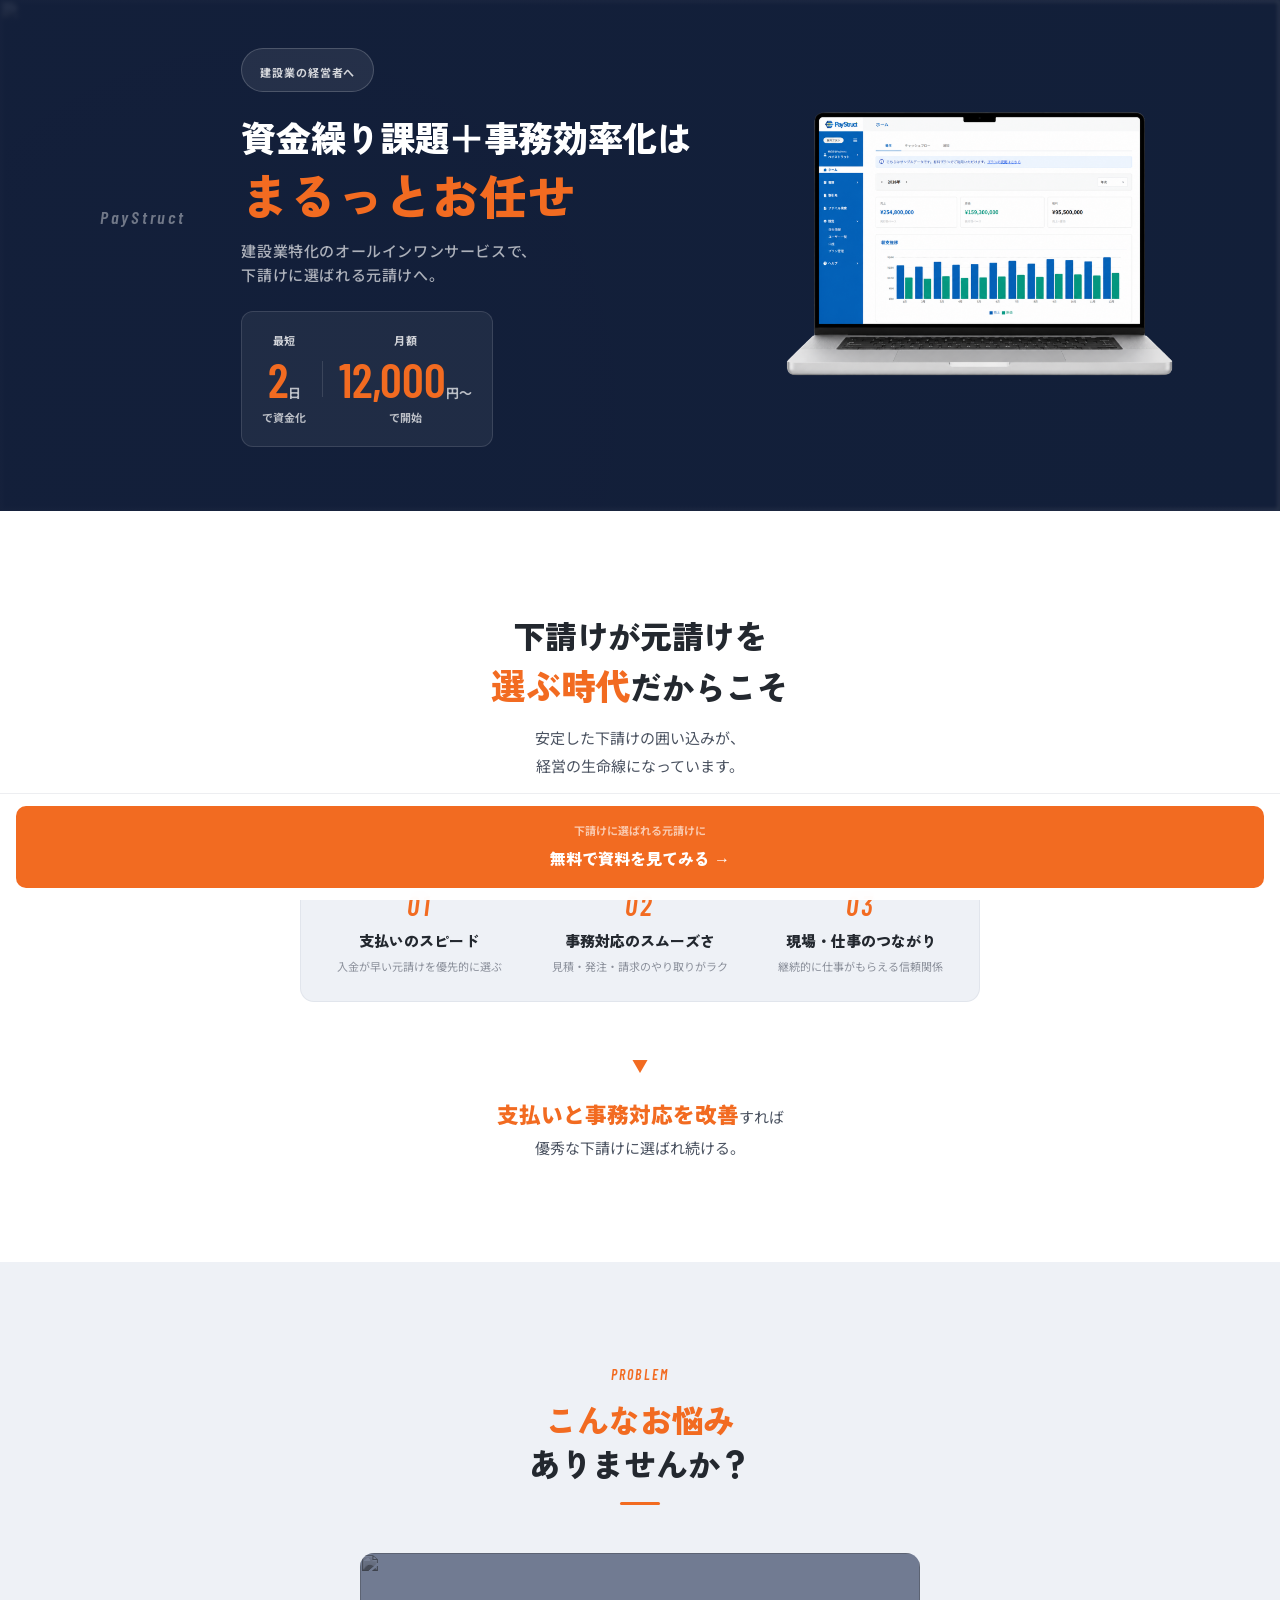
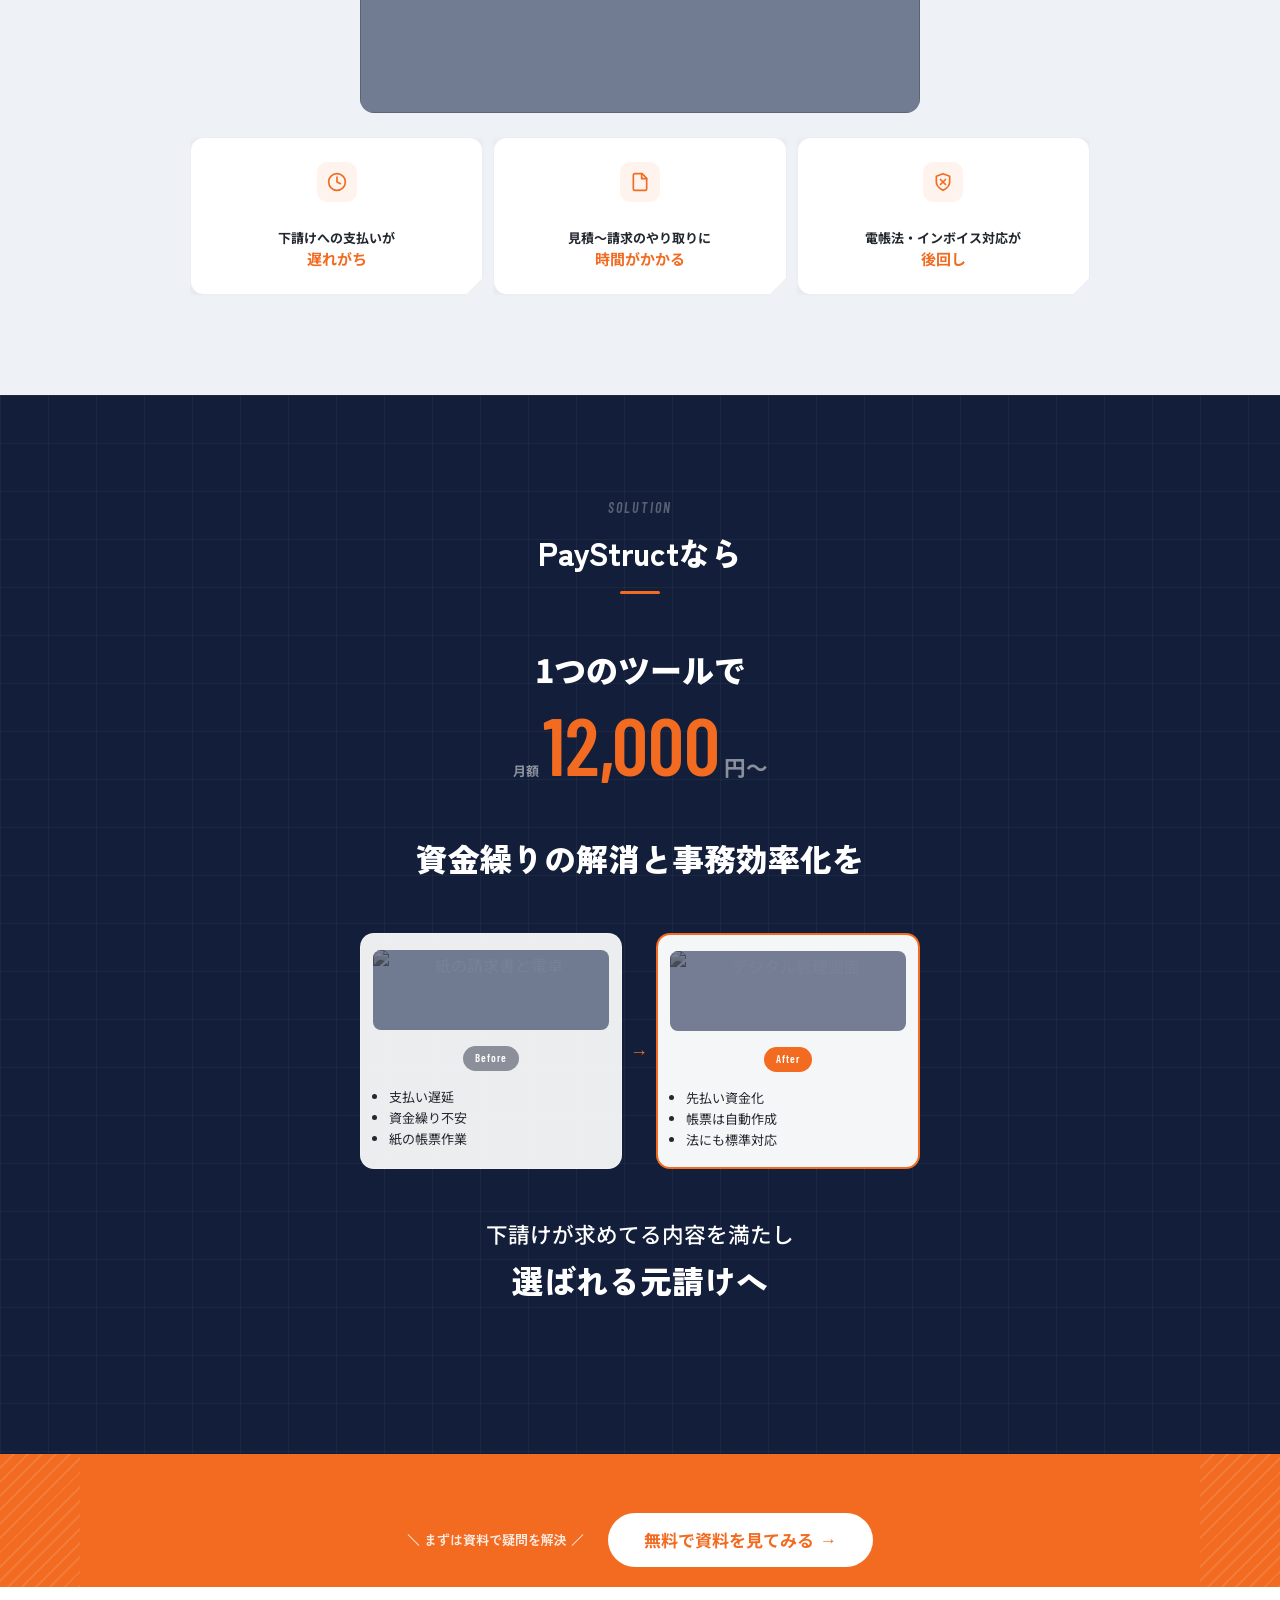
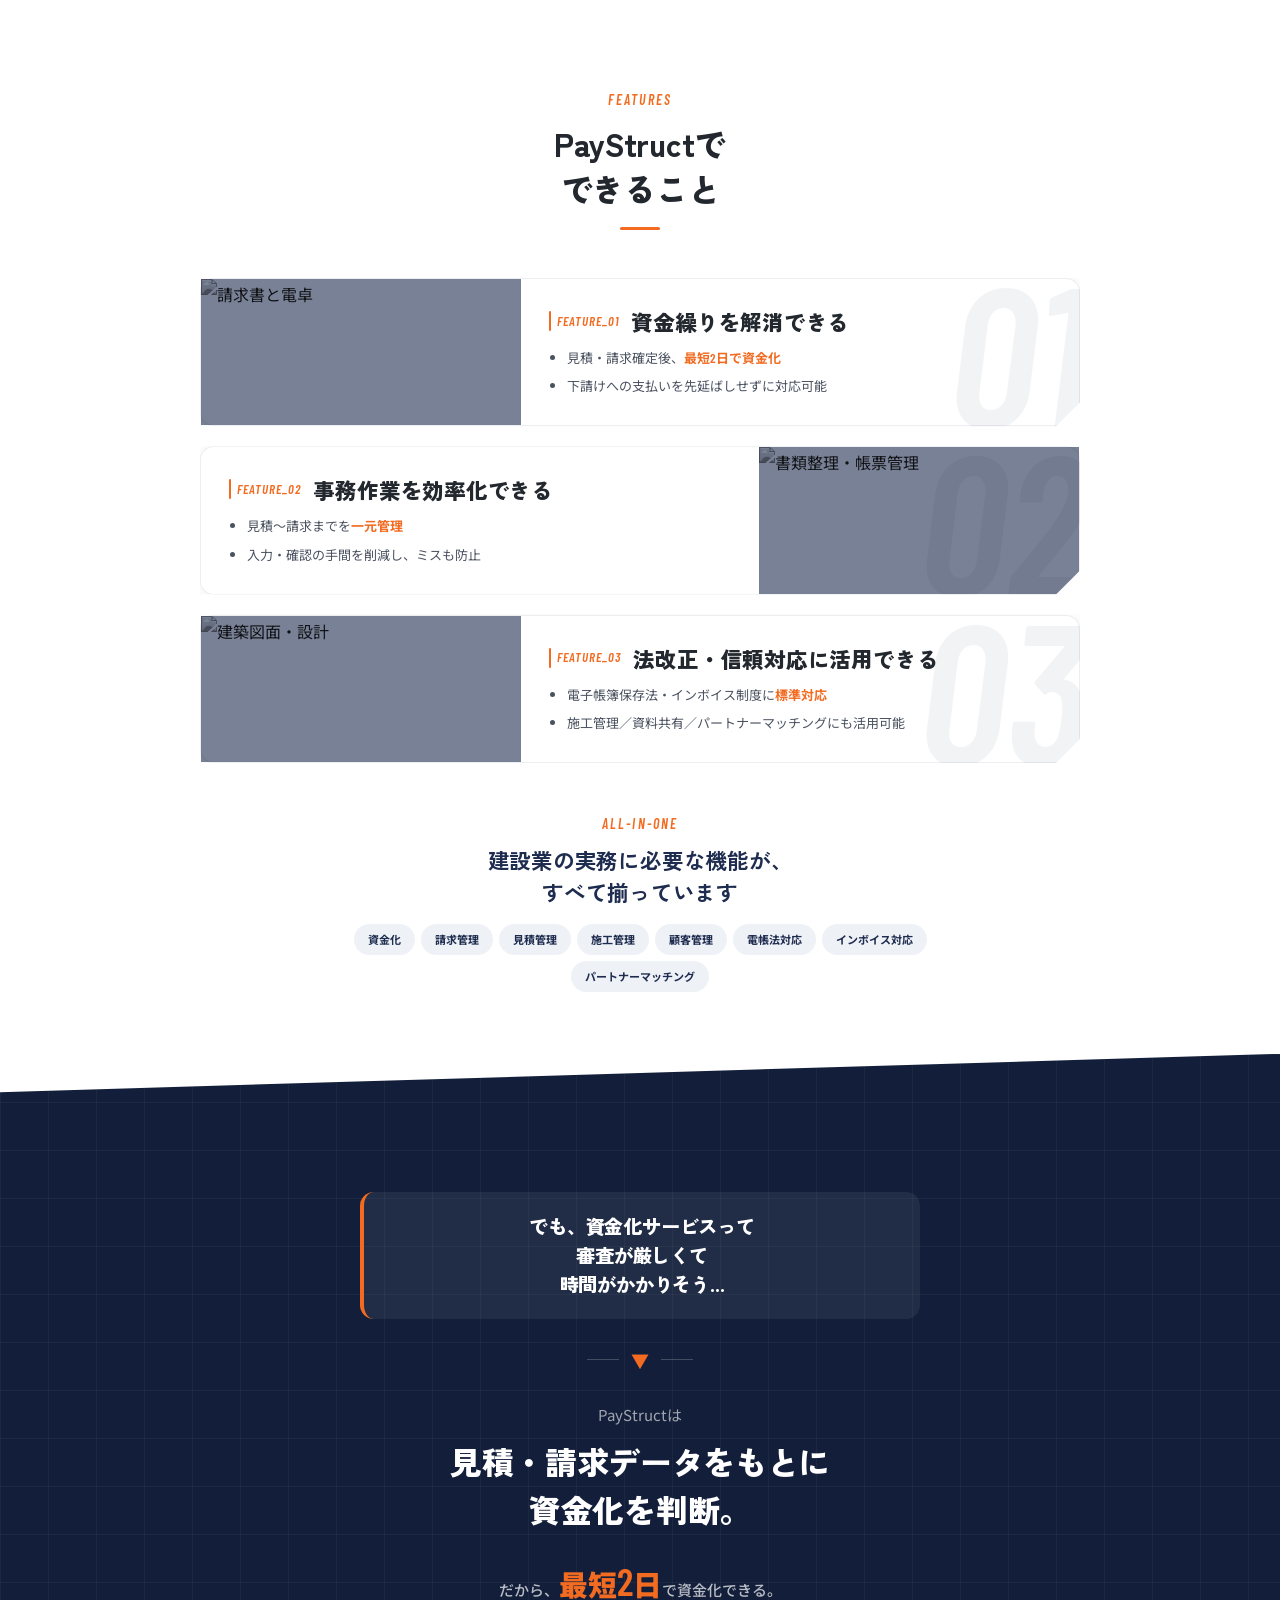
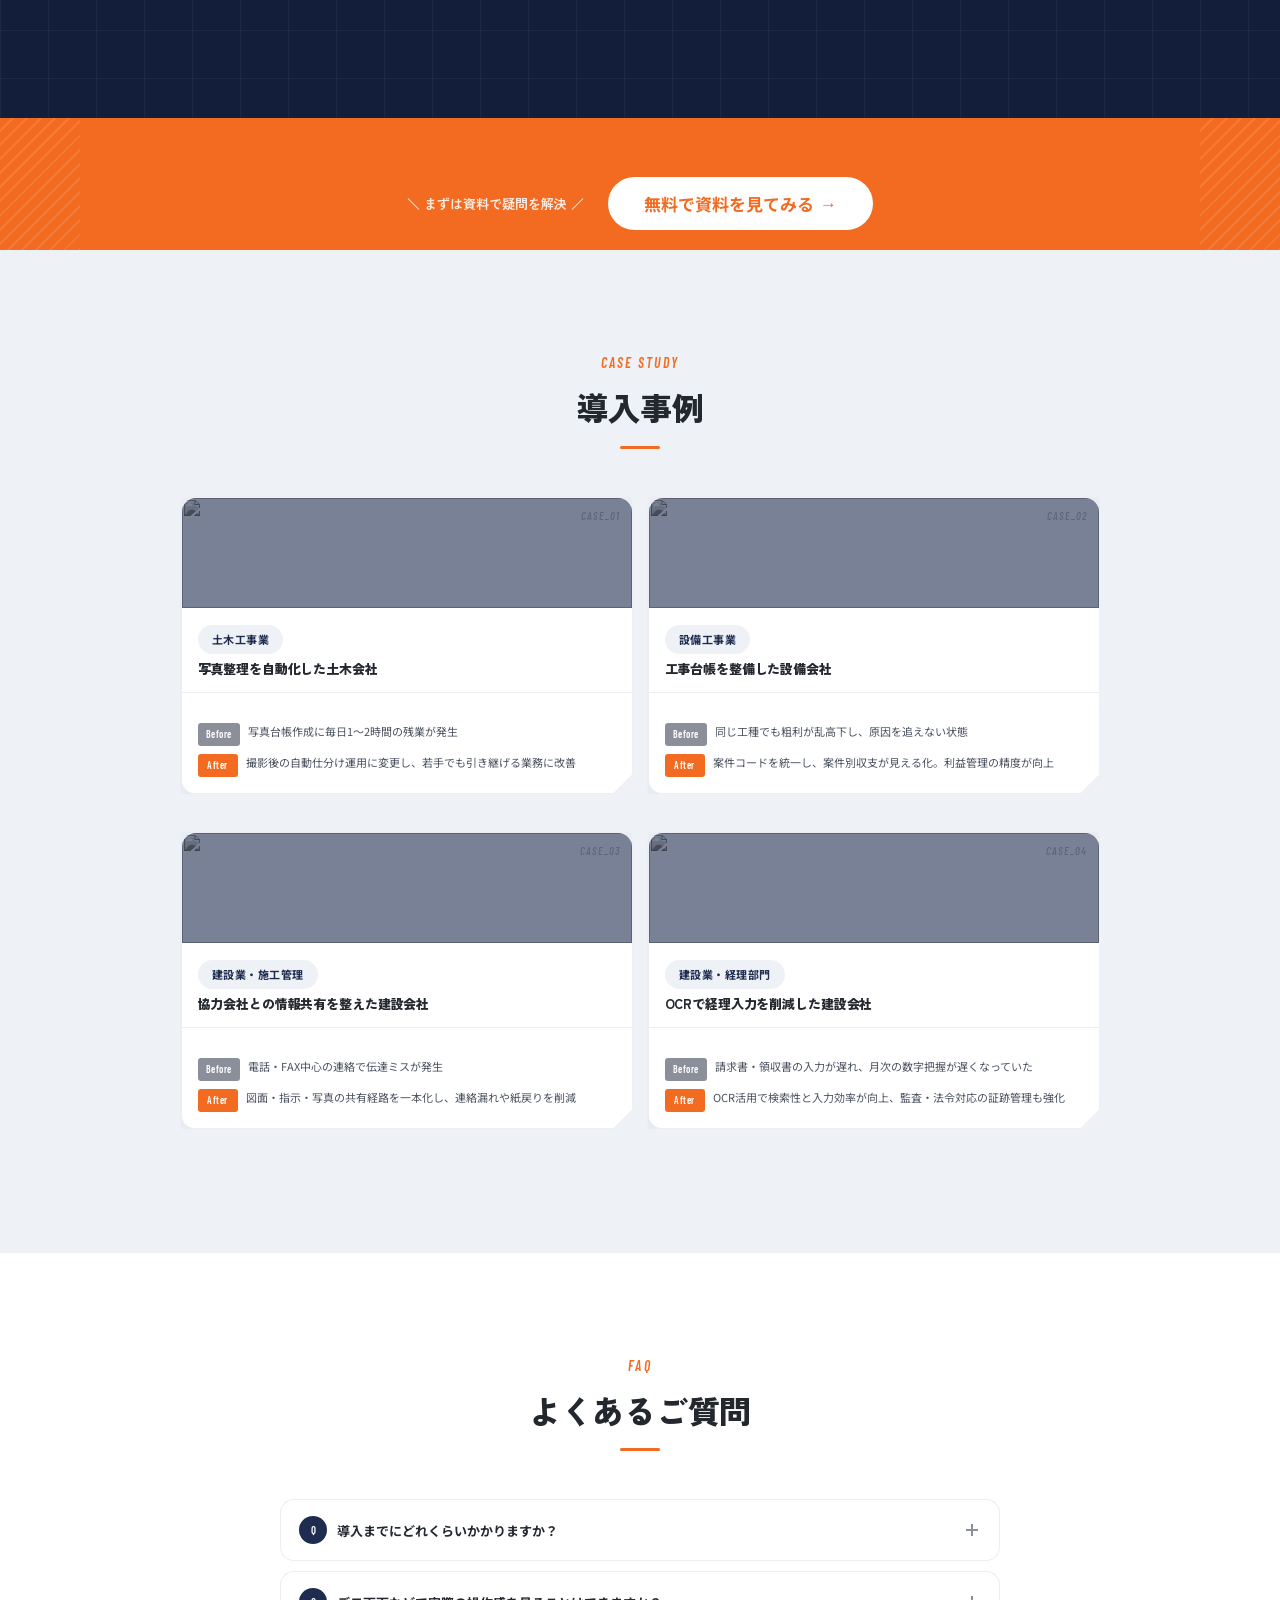
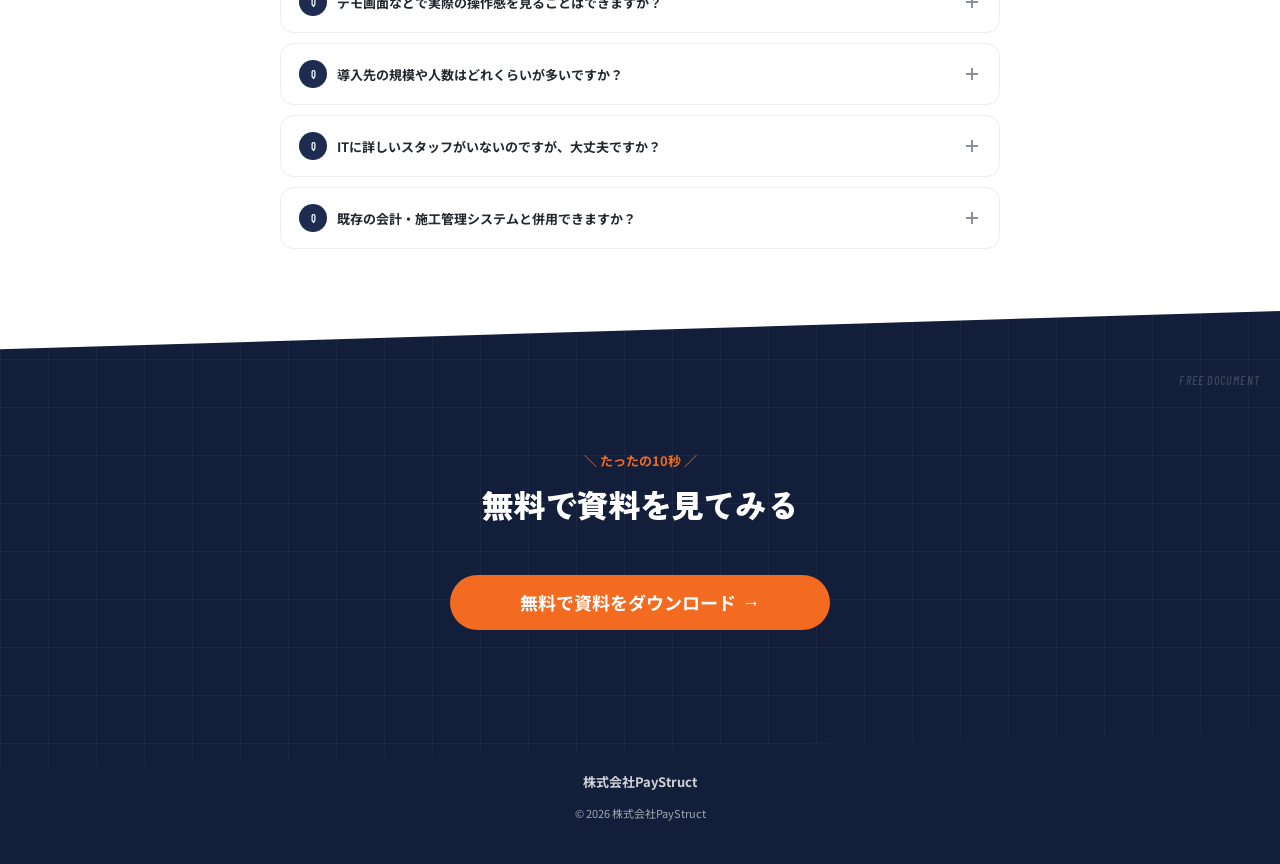
==== lp/index.html @ d92b31b7 "FVモック画像のbox-shadow削除（モヤ解消） Co-Authored-By: Claude Opus 4.6 (1M context) <noreply@anthropic.com>" ====
<!DOCTYPE html>
<html lang="ja">
<head>
  <meta charset="UTF-8">
  <meta name="viewport" content="width=device-width, initial-scale=1.0">
  <meta name="robots" content="noindex, nofollow">
  <title>PayStruct｜建設業の資金繰り＋事務効率化をまるっと解決</title>
  <meta name="description" content="月額12,000円で資金繰り解消・帳票自動作成・法改正対応。建設業特化のオールインワンクラウド。">

  <!-- Fonts -->
  <link rel="preconnect" href="https://fonts.googleapis.com">
  <link rel="preconnect" href="https://fonts.gstatic.com" crossorigin>
  <link href="https://fonts.googleapis.com/css2?family=Barlow+Condensed:ital,wght@0,500;0,600;1,500;1,600&family=Noto+Sans+JP:wght@400;500&family=Zen+Kaku+Gothic+New:wght@700;900&display=swap" rel="stylesheet">

  <link rel="stylesheet" href="style.css?v=3.8">
</head>
<body>

  <!-- ===== 【1】FV ===== -->
  <section class="fv fv--photo bg-blueprint">
    <div class="fv__bg">
      <img src="https://images.unsplash.com/photo-1504307651254-35680f356dfd?w=1200&q=80" alt="">
    </div>
    <div class="fv__scrim"></div>
    <div class="fv__inner">
      <div class="fv__logo">
        <span class="fv__logo-text">PayStruct</span>
      </div>

      <div class="fv__content">
        <div class="fv__badge">
          <span class="fv__badge-text">建設業の経営者へ</span>
        </div>

        <h1 class="fv__title">
          資金繰り課題＋事務効率化は<br>
          <span class="fv__title-accent">まるっとお任せ</span>
        </h1>

        <p class="fv__sub">建設業特化のオールインワンサービスで、<br>下請けに選ばれる元請けへ。</p>

        <div class="fv__stats">
          <div class="fv__stat">
            <span class="fv__stat-label-top">最短</span>
            <span class="fv__stat-num"><span class="en-num">2</span><span class="fv__stat-unit">日</span></span>
            <span class="fv__stat-label">で資金化</span>
          </div>
          <div class="fv__stat-divider"></div>
          <div class="fv__stat">
            <span class="fv__stat-label-top">月額</span>
            <span class="fv__stat-num"><span class="en-num">12,000</span><span class="fv__stat-unit">円〜</span></span>
            <span class="fv__stat-label">で開始</span>
          </div>
        </div>
      </div>

      <!-- PC Mock -->
      <div class="fv__mock fade-in">
        <img src="assets/mock-dashboard.png" alt="PayStruct ダッシュボード" style="width:100%; height:auto;">
      </div>
    </div>
  </section>

  <!-- ===== 【1.5】前提認識セクション ===== -->
  <section class="context">
    <div class="context__inner">
      <h2 class="context__headline fade-in">
        下請けが元請けを<br><span class="context__headline-accent">選ぶ時代</span>だからこそ
      </h2>
      <p class="context__sub fade-in">安定した下請けの囲い込みが、<br>経営の生命線になっています。</p>

      <div class="context__points fade-in">
        <p class="context__points-label">元請け選択時の重視ポイント</p>
        <div class="context__points-list">
          <div class="context__point">
            <span class="context__point-rank en-label">01</span>
            <div class="context__point-body">
              <span class="context__point-title">支払いのスピード</span>
              <span class="context__point-desc">入金が早い元請けを優先的に選ぶ</span>
            </div>
          </div>
          <div class="context__point">
            <span class="context__point-rank en-label">02</span>
            <div class="context__point-body">
              <span class="context__point-title">事務対応のスムーズさ</span>
              <span class="context__point-desc">見積・発注・請求のやり取りがラク</span>
            </div>
          </div>
          <div class="context__point">
            <span class="context__point-rank en-label">03</span>
            <div class="context__point-body">
              <span class="context__point-title">現場・仕事のつながり</span>
              <span class="context__point-desc">継続的に仕事がもらえる信頼関係</span>
            </div>
          </div>
        </div>
      </div>

      <div class="context__conclusion-arrow">▼</div>
      <p class="context__conclusion fade-in">
        <strong>支払いと事務対応を改善</strong>すれば<br>
        優秀な下請けに選ばれ続ける。
      </p>
    </div>
  </section>

  <!-- ===== 【2】共感セクション ===== -->
  <section class="pain section--light">
    <div class="section-header">
      <span class="section-header__en en-label">PROBLEM</span>
      <h2 class="section-header__title"><span class="pain__accent">こんなお悩み</span><br>ありませんか？</h2>
    </div>

    <div class="pain__visual fade-in">
      <div class="pain__visual-img img-duotone">
        <img src="https://images.unsplash.com/photo-1454165804606-c3d57bc86b40?w=600&q=80" alt="">
      </div>
    </div>

    <div class="pain__cards">
      <div class="pain__card-item fade-in">
        <div class="pain__card-icon"><svg xmlns="http://www.w3.org/2000/svg" width="24" height="24" viewBox="0 0 24 24" fill="none" stroke="currentColor" stroke-width="2" stroke-linecap="round" stroke-linejoin="round"><circle cx="12" cy="12" r="10"/><path d="M12 6v6l4 2"/></svg></div>
        <p class="pain__card-text">下請けへの支払いが<br><strong>遅れがち</strong></p>
      </div>
      <div class="pain__card-item fade-in">
        <div class="pain__card-icon"><svg xmlns="http://www.w3.org/2000/svg" width="24" height="24" viewBox="0 0 24 24" fill="none" stroke="currentColor" stroke-width="2" stroke-linecap="round" stroke-linejoin="round"><path d="M14.5 2H6a2 2 0 0 0-2 2v16a2 2 0 0 0 2 2h12a2 2 0 0 0 2-2V7.5L14.5 2z"/><path d="M14 2v6h6"/></svg></div>
        <p class="pain__card-text">見積〜請求のやり取りに<br><strong>時間がかかる</strong></p>
      </div>
      <div class="pain__card-item fade-in">
        <div class="pain__card-icon"><svg xmlns="http://www.w3.org/2000/svg" width="24" height="24" viewBox="0 0 24 24" fill="none" stroke="currentColor" stroke-width="2" stroke-linecap="round" stroke-linejoin="round"><path d="M12 22s8-4 8-10V5l-8-3-8 3v7c0 6 8 10 8 10"/><path d="m15 9-6 6"/><path d="m9 9 6 6"/></svg></div>
        <p class="pain__card-text">電帳法・インボイス対応が<br><strong>後回し</strong></p>
      </div>
    </div>
  </section>

  <!-- ===== 【3】解決提示 ===== -->
  <section class="solution-hero bg-blueprint">
    <div class="section-header">
      <span class="section-header__en en-label">SOLUTION</span>
      <h2 class="section-header__title solution-hero__title">PayStructなら</h2>
    </div>

    <p class="solution-hero__copy fade-in" style="font-size:var(--font-lg); font-weight:900; margin-bottom:8px;">1つのツールで</p>
    <div class="solution-hero__price-wrap">
      <div class="solution-hero__price fade-in">
        <span class="solution-hero__price-label">月額</span>
        <span class="solution-hero__price-num en-num">12,000</span>
        <span class="solution-hero__price-unit">円〜</span>
      </div>
    </div>
    <p class="solution-hero__copy"><strong>資金繰りの解消と事務効率化を</strong></p>

    <div class="compare fade-in">
      <div class="compare__side compare__before">
        <div class="compare__img img-duotone">
          <img src="https://images.unsplash.com/photo-1450101499163-c8848c66ca85?w=400&q=80" alt="紙の請求書と電卓">
        </div>
        <span class="compare__label compare__label--before">Before</span>
        <ul class="compare__desc" style="list-style:disc; text-align:left; padding-left:1.2em;">
          <li>支払い遅延</li>
          <li>資金繰り不安</li>
          <li>紙の帳票作業</li>
        </ul>
      </div>
      <div class="compare__arrow">→</div>
      <div class="compare__side compare__after">
        <div class="compare__img img-duotone">
          <img src="https://images.unsplash.com/photo-1460925895917-afdab827c52f?w=400&q=80" alt="デジタル管理画面">
        </div>
        <span class="compare__label compare__label--after">After</span>
        <ul class="compare__desc" style="list-style:disc; text-align:left; padding-left:1.2em;">
          <li>先払い資金化</li>
          <li>帳票は自動作成</li>
          <li>法にも標準対応</li>
        </ul>
      </div>
    </div>

    <p class="solution-hero__copy fade-in" style="margin-top:var(--inner-gap); font-size:var(--font-md); line-height:1.6;">
      下請けが求めてる内容を満たし<br><strong>選ばれる元請けへ</strong>
    </p>
  </section>

  <!-- ===== Mid CTA ===== -->
  <div class="mid-cta">
    <p class="mid-cta__text">＼ まずは資料で疑問を解決 ／</p>
    <a href="form.html" class="btn btn--primary btn--arrow"><span class="btn__label">無料で資料を見てみる <span class="btn__arrow">→</span></span></a>
  </div>

  <!-- ===== 【4】機能提示 ===== -->
  <section class="features-detail">
    <div class="section-header">
      <span class="section-header__en en-label">FEATURES</span>
      <h2 class="section-header__title">PayStructで<br>できること</h2>
    </div>

    <div class="features-detail__items">
      <div class="features-detail__item fade-in">
        <span class="watermark-num" aria-hidden="true">01</span>
        <div class="features-detail__item-img img-duotone">
          <img src="https://images.unsplash.com/photo-1554224155-6726b3ff858f?w=400&q=80" alt="請求書と電卓">
        </div>
        <div class="features-detail__item-content">
          <div class="features-detail__item-header">
            <span class="features-detail__item-num en-label">FEATURE_01</span>
            <h3 class="features-detail__item-title">資金繰りを解消できる</h3>
          </div>
          <ul class="features-detail__item-list">
            <li>見積・請求確定後、<strong>最短<span class="en-num">2</span>日で資金化</strong></li>
            <li>下請けへの支払いを先延ばしせずに対応可能</li>
          </ul>
        </div>
      </div>

      <div class="features-detail__item fade-in">
        <span class="watermark-num" aria-hidden="true">02</span>
        <div class="features-detail__item-img img-duotone">
          <img src="https://images.unsplash.com/photo-1450101499163-c8848c66ca85?w=400&q=80" alt="書類整理・帳票管理">
        </div>
        <div class="features-detail__item-content">
          <div class="features-detail__item-header">
            <span class="features-detail__item-num en-label">FEATURE_02</span>
            <h3 class="features-detail__item-title">事務作業を効率化できる</h3>
          </div>
          <ul class="features-detail__item-list">
            <li>見積〜請求までを<strong>一元管理</strong></li>
            <li>入力・確認の手間を削減し、ミスも防止</li>
          </ul>
        </div>
      </div>

      <div class="features-detail__item fade-in">
        <span class="watermark-num" aria-hidden="true">03</span>
        <div class="features-detail__item-img img-duotone">
          <img src="https://images.unsplash.com/photo-1503387762-592deb58ef4e?w=400&q=80" alt="建築図面・設計">
        </div>
        <div class="features-detail__item-content">
          <div class="features-detail__item-header">
            <span class="features-detail__item-num en-label">FEATURE_03</span>
            <h3 class="features-detail__item-title">法改正・信頼対応に活用できる</h3>
          </div>
          <ul class="features-detail__item-list">
            <li>電子帳簿保存法・インボイス制度に<strong>標準対応</strong></li>
            <li>施工管理／資料共有／パートナーマッチングにも活用可能</li>
          </ul>
        </div>
      </div>
    </div>

    <div class="features-detail__tags-section fade-in">
      <span class="en-label">ALL-IN-ONE</span>
      <h3 class="features-detail__tags-title">建設業の実務に必要な機能が、<br>すべて揃っています</h3>
    </div>
    <div class="features-detail__tags fade-in">
      <span class="features-detail__tag">資金化</span>
      <span class="features-detail__tag">請求管理</span>
      <span class="features-detail__tag">見積管理</span>
      <span class="features-detail__tag">施工管理</span>
      <span class="features-detail__tag">顧客管理</span>
      <span class="features-detail__tag">電帳法対応</span>
      <span class="features-detail__tag">インボイス対応</span>
      <span class="features-detail__tag">パートナーマッチング</span>
    </div>
  </section>

  <!-- ===== 【4-1】反論処理 ===== -->
  <section class="objection section--dark section--clipped bg-blueprint">
    <div class="objection__doubt fade-in">
      <p class="objection__doubt-text">でも、資金化サービスって<br>審査が厳しくて<br>時間がかかりそう...</p>
    </div>
    <div class="objection__divider">
      <span class="objection__divider-line"></span>
      <span class="objection__divider-icon">▼</span>
      <span class="objection__divider-line"></span>
    </div>
    <div class="objection__answer fade-in">
      <p class="objection__answer-lead">PayStructは</p>
      <p class="objection__answer-main">見積・請求データをもとに<br>資金化を判断。</p>
      <p class="objection__answer-highlight">だから、<strong>最短<span class="en-num">2</span>日</strong>で資金化できる。</p>
    </div>
  </section>

  <!-- ===== Mid CTA 2 ===== -->
  <div class="mid-cta">
    <p class="mid-cta__text">＼ まずは資料で疑問を解決 ／</p>
    <a href="form.html" class="btn btn--primary btn--arrow"><span class="btn__label">無料で資料を見てみる <span class="btn__arrow">→</span></span></a>
  </div>

  <!-- ===== 【5】導入実績 ===== -->
  <section class="cases section--light">
    <div class="section-header">
      <span class="section-header__en en-label">CASE STUDY</span>
      <h2 class="section-header__title">導入事例</h2>
    </div>
    <div class="cases__scroll">
      <div class="case fade-in"><span class="en-aside-sm">CASE_01</span><div class="case__img img-duotone"><img src="https://images.unsplash.com/photo-1541888946425-d81bb19240f5?w=400&q=80" alt=""></div><div class="case__header"><span class="case__industry badge">土木工事業</span><h3 class="case__title">写真整理を自動化した土木会社</h3></div><div class="case__body"><div class="case__section"><span class="case__label">Before</span><p class="case__text">写真台帳作成に毎日1〜2時間の残業が発生</p></div><div class="case__section"><span class="case__label case__label--accent">After</span><p class="case__text">撮影後の自動仕分け運用に変更し、若手でも引き継げる業務に改善</p></div></div></div>
      <div class="case fade-in"><span class="en-aside-sm">CASE_02</span><div class="case__img img-duotone"><img src="https://images.unsplash.com/photo-1581094794329-c8112a89af12?w=400&q=80" alt=""></div><div class="case__header"><span class="case__industry badge">設備工事業</span><h3 class="case__title">工事台帳を整備した設備会社</h3></div><div class="case__body"><div class="case__section"><span class="case__label">Before</span><p class="case__text">同じ工種でも粗利が乱高下し、原因を追えない状態</p></div><div class="case__section"><span class="case__label case__label--accent">After</span><p class="case__text">案件コードを統一し、案件別収支が見える化。利益管理の精度が向上</p></div></div></div>
      <div class="case fade-in"><span class="en-aside-sm">CASE_03</span><div class="case__img img-duotone"><img src="https://images.unsplash.com/photo-1503387762-592deb58ef4e?w=400&q=80" alt=""></div><div class="case__header"><span class="case__industry badge">建設業・施工管理</span><h3 class="case__title">協力会社との情報共有を整えた建設会社</h3></div><div class="case__body"><div class="case__section"><span class="case__label">Before</span><p class="case__text">電話・FAX中心の連絡で伝達ミスが発生</p></div><div class="case__section"><span class="case__label case__label--accent">After</span><p class="case__text">図面・指示・写真の共有経路を一本化し、連絡漏れや紙戻りを削減</p></div></div></div>
      <div class="case fade-in"><span class="en-aside-sm">CASE_04</span><div class="case__img img-duotone"><img src="https://images.unsplash.com/photo-1554224155-6726b3ff858f?w=400&q=80" alt=""></div><div class="case__header"><span class="case__industry badge">建設業・経理部門</span><h3 class="case__title">OCRで経理入力を削減した建設会社</h3></div><div class="case__body"><div class="case__section"><span class="case__label">Before</span><p class="case__text">請求書・領収書の入力が遅れ、月次の数字把握が遅くなっていた</p></div><div class="case__section"><span class="case__label case__label--accent">After</span><p class="case__text">OCR活用で検索性と入力効率が向上、監査・法令対応の証跡管理も強化</p></div></div></div>
    </div>
  </section>

  <!-- ===== 【6】FAQ ===== -->
  <section class="faq">
    <div class="section-header">
      <span class="section-header__en en-label">FAQ</span>
      <h2 class="section-header__title">よくあるご質問</h2>
    </div>
    <div class="faq__list">
      <details class="faq__item fade-in"><summary class="faq__q"><span class="faq__q-icon">Q</span><p class="faq__q-text">導入までにどれくらいかかりますか？</p><span class="faq__toggle"></span></summary><div class="faq__a"><span class="faq__a-icon">A</span><p class="faq__a-text">契約後すぐご利用可能です。ファイナンス支援のみ2〜3営業日後に利用可能になります。</p></div></details>
      <details class="faq__item fade-in"><summary class="faq__q"><span class="faq__q-icon">Q</span><p class="faq__q-text">デモ画面などで実際の操作感を見ることはできますか？</p><span class="faq__toggle"></span></summary><div class="faq__a"><span class="faq__a-icon">A</span><p class="faq__a-text">はい。ご希望いただければご契約前にデモ画面をご覧いただくことが可能です。またご利用開始前の操作説明、社内説明会の実施などの導入サポートも行っております。</p></div></details>
      <details class="faq__item fade-in"><summary class="faq__q"><span class="faq__q-icon">Q</span><p class="faq__q-text">導入先の規模や人数はどれくらいが多いですか？</p><span class="faq__toggle"></span></summary><div class="faq__a"><span class="faq__a-icon">A</span><p class="faq__a-text">個人事業主様から200名以上の会社様まで幅広くご利用いただいております。特に社員数40人以下の会社様に多くご利用いただいております。</p></div></details>
      <details class="faq__item fade-in"><summary class="faq__q"><span class="faq__q-icon">Q</span><p class="faq__q-text">ITに詳しいスタッフがいないのですが、大丈夫ですか？</p><span class="faq__toggle"></span></summary><div class="faq__a"><span class="faq__a-icon">A</span><p class="faq__a-text">導入企業様の多くはITに詳しい方がいらっしゃらない企業様です。操作のご説明はもちろん、お困りの際にはカスタマーサポートもご用意しておりますので安心してご利用ください。</p></div></details>
      <details class="faq__item fade-in"><summary class="faq__q"><span class="faq__q-icon">Q</span><p class="faq__q-text">既存の会計・施工管理システムと併用できますか？</p><span class="faq__toggle"></span></summary><div class="faq__a"><span class="faq__a-icon">A</span><p class="faq__a-text">基本的には可能です。ただし、現在ご利用中のツール次第となってしまいますので、担当者へご相談ください。</p></div></details>
    </div>
  </section>

  <!-- ===== 【7】CTA ===== -->
  <section class="final-cta section--dark section--clipped bg-blueprint" id="cta">
    <span class="en-aside">FREE DOCUMENT</span>
    <div class="final-cta__header">
      <p class="final-cta__lead">＼ たったの10秒 ／</p>
      <h2 class="final-cta__title">無料で資料を見てみる</h2>
    </div>
    <a href="form.html" class="btn btn--primary btn--full btn--arrow" style="max-width:380px; margin:0 auto;"><span class="btn__label">無料で資料をダウンロード <span class="btn__arrow">→</span></span></a>
  </section>

  <footer class="footer"><p class="footer__company">株式会社PayStruct</p><p class="footer__copy">&copy; 2026 株式会社PayStruct</p></footer>

  <div class="sticky-cta" id="sticky-cta">
    <a href="form.html" class="sticky-cta__btn btn--arrow">
      <span class="sticky-cta__sub">下請けに選ばれる元請けに</span>
      <span class="sticky-cta__main">無料で資料を見てみる <span class="btn__arrow">→</span></span>
    </a>
  </div>

  <script>
  (function(){var t=document.querySelectorAll('.fade-in');if(!t.length)return;var o=new IntersectionObserver(function(e){e.forEach(function(e){if(e.isIntersecting){e.target.classList.add('is-visible');o.unobserve(e.target)}})},{threshold:.15,rootMargin:'0px 0px -40px 0px'});t.forEach(function(e){o.observe(e)})})();
  (function(){var s=document.getElementById('sticky-cta'),c=document.getElementById('cta');if(!s||!c)return;var o=new IntersectionObserver(function(e){s.classList.toggle('is-hidden',e[0].isIntersecting)},{threshold:0});o.observe(c)})();
  </script>
</body>
</html>
---- lp/style.css ----
/* ==========================================================
   LP Template — Base CSS
   AI感を排除するための設計原則:
   1. ジャンプ率3段階以上（xl:lg:body = 2.8:1.8:1）
   2. フォントウェイト4段階（900/700/400/300）
   3. 余白3段階（section:inner:element = 100:48:24）
   4. 背景色交互 + 装飾区切り
   5. CTAにshadow + hover effect
   ========================================================== */

/* ===== Reset ===== */
*, *::before, *::after {
  margin: 0;
  padding: 0;
  box-sizing: border-box;
}

html {
  font-size: 16px;
  -webkit-text-size-adjust: 100%;
  scroll-behavior: smooth;
}

body {
  font-family: 'Noto Sans JP', sans-serif;
  font-weight: 400;
  color: var(--text);
  background: var(--white);
  line-height: 1.8;
  overflow-x: hidden;
  -webkit-font-smoothing: antialiased;
}

img {
  max-width: 100%;
  height: auto;
  display: block;
}

a {
  text-decoration: none;
  color: inherit;
}

ul, ol {
  list-style: none;
}

/* ===== Design Tokens (CSS Variables) ===== */
:root {
  /* === Colors (Override with preset CSS) === */
  --primary: #229EBC;
  --primary-dark: #1A7A94;
  --primary-light: #E3F4F8;
  --accent: #FF5722;
  --accent-dark: #E64A19;
  --yellow: #F9A825;
  --white: #FFFFFF;
  --bg-alt: #F5F7FA;
  --bg-dark: #0B1D3A;
  --text: #1A1A1A;
  --text-sub: #555555;
  --text-muted: #999999;
  --border: rgba(0,0,0,0.08);

  /* === Typography — Jump Ratio === */
  /* XL:LG:MD:BODY:SM = 2.8:1.8:1.4:1:0.8 */
  --font-xl: clamp(2rem, 5vw, 2.8rem);       /* 32-44.8px: Section hero */
  --font-lg: clamp(1.5rem, 3.5vw, 1.8rem);   /* 24-28.8px: Section heading */
  --font-md: clamp(1.125rem, 2.5vw, 1.4rem); /* 18-22.4px: Sub heading */
  --font-body: 1rem;                          /* 16px: Body text */
  --font-sm: 0.875rem;                        /* 14px: Caption */
  --font-xs: 0.75rem;                         /* 12px: Label */

  /* === Font Weights === */
  --w-black: 900;   /* Headline, hero number */
  --w-bold: 700;    /* Sub heading, strong */
  --w-regular: 400; /* Body text */
  --w-light: 300;   /* Caption, annotation */

  /* === Spacing — 3-tier system === */
  --section-gap: clamp(64px, 10vw, 100px);  /* Between sections */
  --inner-gap: clamp(32px, 5vw, 48px);      /* Within section */
  --element-gap: clamp(16px, 3vw, 24px);    /* Between elements */

  /* === Layout === */
  --container-max: 1200px;
  --content-max: 720px;
  --radius: 16px;
  --radius-sm: 8px;
  --shadow: 0 4px 24px rgba(0,0,0,0.08);
  --shadow-lg: 0 8px 40px rgba(0,0,0,0.12);
  --shadow-btn: 0 4px 16px rgba(0,0,0,0.15);
}

/* ===== Container ===== */
.container {
  width: 100%;
  max-width: var(--container-max);
  margin: 0 auto;
  padding: 0 24px;
}

.container--narrow {
  max-width: var(--content-max);
}

/* ===== Section Base ===== */
section {
  padding: var(--section-gap) 24px;
}

/* Alternate background: apply explicitly via class, not auto */
/* section:nth-of-type(even) は使わない。明示的に .bg-alt を付与する */
.bg-alt {
  background: var(--bg-alt);
}

/* ===== Section Header ===== */
.section-header {
  text-align: center;
  margin-bottom: var(--inner-gap);
}

.section-header__en {
  display: block;
  font-size: var(--font-xs);
  font-weight: var(--w-bold);
  letter-spacing: 3px;
  color: var(--primary);
  margin-bottom: 8px;
  text-transform: uppercase;
}

.section-header__title {
  font-size: var(--font-lg);
  font-weight: var(--w-black);
  line-height: 1.4;
  color: var(--text);
}

.section-header__title::after {
  content: '';
  display: block;
  width: 40px;
  height: 3px;
  background: var(--primary);
  margin: 16px auto 0;
  border-radius: 2px;
}

.section-header__sub {
  font-size: var(--font-sm);
  font-weight: var(--w-regular);
  color: var(--text-sub);
  margin-top: 12px;
  line-height: 1.7;
}

/* ===== Buttons ===== */
.btn {
  display: inline-flex;
  align-items: center;
  justify-content: center;
  gap: 8px;
  font-family: 'Noto Sans JP', sans-serif;
  font-size: 17px;
  font-weight: var(--w-bold);
  border: none;
  border-radius: 100px;
  cursor: pointer;
  transition: transform 0.2s ease, box-shadow 0.2s ease;
  text-align: center;
  line-height: 1.4;
}

.btn:hover {
  transform: translateY(-2px);
  box-shadow: var(--shadow-lg);
}

.btn:active {
  transform: translateY(0);
}

/* Primary CTA */
.btn--primary {
  background: var(--accent);
  color: var(--white);
  padding: 16px 40px;
  box-shadow: var(--shadow-btn);
}

/* Primary with sub text */
.btn--with-sub {
  display: flex;
  flex-direction: column;
  gap: 4px;
  padding: 14px 40px 16px;
}

.btn__sub {
  display: block;
  font-size: 11px;
  font-weight: 500;
  letter-spacing: 0.04em;
  opacity: 0.85;
  white-space: nowrap;
}

/* Full width */
.btn--full {
  width: 100%;
  padding: 18px 24px;
  font-size: 18px;
}

/* Outline variant */
.btn--outline {
  background: transparent;
  color: var(--primary);
  border: 2px solid var(--primary);
  padding: 14px 36px;
}

.btn--outline:hover {
  background: var(--primary);
  color: var(--white);
}

/* ===== Card ===== */
.card {
  background: var(--white);
  border-radius: var(--radius);
  padding: 28px 24px;
  box-shadow: var(--shadow);
  border: 1px solid var(--border);
}

/* ===== Badge ===== */
.badge {
  display: inline-block;
  font-size: var(--font-xs);
  font-weight: var(--w-bold);
  padding: 4px 14px;
  border-radius: 100px;
  background: var(--primary);
  color: var(--white);
  letter-spacing: 0.5px;
}

.badge--accent {
  background: var(--accent);
}

.badge--outline {
  background: transparent;
  border: 1.5px solid var(--primary);
  color: var(--primary);
}

/* ===== Icon container ===== */
.icon-circle {
  display: inline-flex;
  align-items: center;
  justify-content: center;
  width: 56px;
  height: 56px;
  border-radius: 50%;
  background: var(--primary-light);
  flex-shrink: 0;
}

.icon-circle svg {
  width: 28px;
  height: 28px;
  color: var(--primary);
}

/* ===== Number highlight ===== */
.num-highlight {
  font-size: var(--font-xl);
  font-weight: var(--w-black);
  color: var(--primary);
  line-height: 1.1;
}

.num-highlight__unit {
  font-size: var(--font-md);
  font-weight: var(--w-bold);
}

/* ===== Text utilities ===== */
.text-center { text-align: center; }
.text-left { text-align: left; }
.text-accent { color: var(--accent); }
.text-primary { color: var(--primary); }
.text-muted { color: var(--text-muted); }
.text-sm { font-size: var(--font-sm); }
.text-xs { font-size: var(--font-xs); }
.text-light { font-weight: var(--w-light); }

/* ===== Mid-page CTA Banner ===== */
.mid-cta {
  padding: 32px 24px;
  background: linear-gradient(135deg, var(--accent) 0%, var(--accent-dark) 100%);
  text-align: center;
}

.mid-cta__text {
  font-size: var(--font-md);
  font-weight: var(--w-black);
  color: var(--white);
  margin-bottom: 16px;
  line-height: 1.4;
}

.mid-cta .btn--primary {
  background: var(--white);
  color: var(--accent);
  box-shadow: 0 4px 12px rgba(0,0,0,0.15);
}

/* ===== Sticky CTA ===== */
.sticky-cta {
  position: fixed;
  bottom: 0;
  left: 0;
  right: 0;
  z-index: 100;
  padding: 12px 16px;
  padding-bottom: calc(12px + env(safe-area-inset-bottom));
  background: rgba(255,255,255,0.95);
  backdrop-filter: blur(8px);
  border-top: 1px solid var(--border);
  transition: transform 0.4s ease, opacity 0.4s ease;
}

.sticky-cta.is-hidden {
  transform: translateY(100%);
  opacity: 0;
  pointer-events: none;
}

.sticky-cta__btn {
  display: flex;
  flex-direction: column;
  align-items: center;
  gap: 2px;
  width: 100%;
  padding: 14px 24px;
  background: var(--accent);
  color: var(--white);
  border-radius: 12px;
  font-weight: var(--w-bold);
  box-shadow: var(--shadow-btn);
}

.sticky-cta__sub {
  font-size: 11px;
  opacity: 0.85;
}

.sticky-cta__main {
  font-size: 16px;
  font-weight: var(--w-black);
}

/* ===== Footer ===== */
.footer {
  padding: 40px 24px;
  background: var(--bg-dark);
  text-align: center;
  color: rgba(255,255,255,0.6);
}

.footer__company {
  font-size: var(--font-sm);
  font-weight: var(--w-bold);
  color: rgba(255,255,255,0.8);
  margin-bottom: 8px;
}

.footer__copy {
  font-size: var(--font-xs);
}

/* ===== Fade-in Animation ===== */
.fade-in {
  opacity: 0;
  transform: translateY(24px);
  transition: opacity 0.6s ease, transform 0.6s ease;
}

.fade-in.is-visible {
  opacity: 1;
  transform: translateY(0);
}

/* ===== Wave Divider (top of section) ===== */
.wave-divider {
  position: relative;
  margin-top: -1px;
}

.wave-divider::before {
  content: '';
  display: block;
  width: 100%;
  height: 40px;
  background: var(--white);
  clip-path: ellipse(55% 100% at 50% 100%);
}

/* ===== Responsive ===== */

/* SP: default (mobile-first) */

/* Tablet+ */
@media (min-width: 768px) {
  :root {
    --section-gap: 100px;
    --inner-gap: 48px;
    --element-gap: 24px;
  }

  section {
    padding: var(--section-gap) 40px;
  }

  .container {
    padding: 0 40px;
  }
}

/* PC */
@media (min-width: 1024px) {
  body {
    max-width: none;
  }

  section {
    padding: var(--section-gap) 80px;
  }

  .container {
    padding: 0 80px;
  }

  /* Two-column layout helpers */
  .grid-2col {
    display: grid;
    grid-template-columns: 1fr 1fr;
    gap: var(--inner-gap);
    align-items: center;
  }

  .grid-3col {
    display: grid;
    grid-template-columns: repeat(3, 1fr);
    gap: var(--element-gap);
  }

  .grid-4col {
    display: grid;
    grid-template-columns: repeat(4, 1fr);
    gap: var(--element-gap);
  }
}
/* ===== Preset: Construction / 建設業 ===== */
/* Solid + Reliable: Deep Navy × Warm Orange */
:root {
  --primary: #1B365D;
  --primary-dark: #0F2240;
  --primary-light: #E8EDF4;
  --primary-rgb: 27, 54, 93;
  --accent: #E86B2F;
  --accent-dark: #D05A1F;
  --yellow: #F5C242;
  --white: #FFFFFF;
  --bg-alt: #F4F2EF;
  --bg-dark: #0A1628;
  --text: #1A1A1A;
  --text-sub: #4A4A4A;
  --text-muted: #8A8A8A;
  --border: rgba(0,0,0,0.08);
}
/* ===== FV (First View) ===== */
.fv {
  padding: 24px 24px 48px;
  background: linear-gradient(180deg, var(--primary-light) 0%, var(--white) 70%);
  text-align: center;
  position: relative;
  overflow: hidden;
}

/* Subtle background pattern for depth */
.fv::before {
  content: '';
  position: absolute;
  top: 0;
  left: 0;
  right: 0;
  bottom: 0;
  background: radial-gradient(circle at 20% 80%, rgba(var(--primary-rgb, 34,158,188), 0.05) 0%, transparent 50%),
              radial-gradient(circle at 80% 20%, rgba(var(--primary-rgb, 34,158,188), 0.03) 0%, transparent 50%);
  pointer-events: none;
}

.fv__inner {
  position: relative;
  z-index: 1;
  max-width: var(--content-max);
  margin: 0 auto;
}

.fv__logo {
  text-align: left;
  margin-bottom: 32px;
}

.fv__logo-img {
  height: 32px;
  width: auto;
}

.fv__content {
  display: flex;
  flex-direction: column;
  align-items: center;
}

/* Target badge */
.fv__badge {
  display: inline-block;
  background: var(--white);
  border: 2px solid var(--primary);
  border-radius: 100px;
  padding: 8px 22px;
  margin-bottom: 20px;
  position: relative;
}

.fv__badge::after {
  content: '';
  position: absolute;
  bottom: -9px;
  left: 50%;
  transform: translateX(-50%);
  width: 0;
  height: 0;
  border-left: 9px solid transparent;
  border-right: 9px solid transparent;
  border-top: 9px solid var(--primary);
}

.fv__badge::before {
  content: '';
  position: absolute;
  bottom: -6px;
  left: 50%;
  transform: translateX(-50%);
  width: 0;
  height: 0;
  border-left: 7px solid transparent;
  border-right: 7px solid transparent;
  border-top: 7px solid var(--white);
  z-index: 1;
}

.fv__badge-text {
  font-size: var(--font-sm);
  font-weight: var(--w-bold);
  color: var(--primary);
  letter-spacing: 0.04em;
  line-height: 1;
}

/* Title with accent */
.fv__title {
  font-size: clamp(1.75rem, 6vw, 2.5rem);
  font-weight: var(--w-black);
  line-height: 1.35;
  color: var(--text);
  margin-bottom: 16px;
  letter-spacing: -0.02em;
}

.fv__title-accent {
  display: block;
  font-size: clamp(2.2rem, 8vw, 3.2rem);
  color: var(--accent);
  line-height: 1.2;
}

/* Achievement badge */
.fv__achievement {
  background: var(--white);
  border: 2px solid var(--primary);
  border-radius: var(--radius);
  padding: 16px 24px;
  margin-bottom: 20px;
  box-shadow: var(--shadow);
}

.fv__achievement-label {
  font-size: var(--font-xs);
  font-weight: var(--w-bold);
  color: var(--text-muted);
  margin-bottom: 4px;
}

.fv__achievement-nums {
  display: flex;
  align-items: baseline;
  justify-content: center;
  gap: 8px;
}

.fv__achievement-from {
  font-size: 2rem;
  font-weight: var(--w-black);
  color: var(--text-muted);
}

.fv__achievement-arrow {
  font-size: 1.5rem;
  font-weight: var(--w-bold);
  color: var(--primary);
}

.fv__achievement-to {
  font-size: 3rem;
  font-weight: var(--w-black);
  color: var(--accent);
}

.fv__achievement-unit {
  font-size: var(--font-sm);
  font-weight: var(--w-bold);
  color: var(--text-sub);
}

/* Sub copy */
.fv__sub {
  font-size: var(--font-body);
  font-weight: 500;
  color: var(--text-sub);
  letter-spacing: 0.04em;
  line-height: 1.6;
  margin-bottom: 28px;
}

/* PC: two-column layout */
@media (min-width: 1024px) {
  .fv {
    padding: 60px 80px 80px;
    text-align: left;
  }

  .fv__inner {
    max-width: var(--container-max);
  }

  .fv__content {
    align-items: flex-start;
    max-width: 560px;
  }
}
/* ===== Pain Section ===== */
.pain {
  padding: var(--section-gap) 24px;
  text-align: center;
}

.pain__accent {
  color: var(--accent);
}

/* 2x2 Card Grid */
.pain__grid {
  display: grid;
  grid-template-columns: 1fr 1fr;
  gap: 16px;
  max-width: 600px;
  margin: 0 auto;
}

.pain__card {
  background: var(--white);
  border-radius: var(--radius);
  padding: 24px 16px;
  box-shadow: var(--shadow);
  border: 1px solid var(--border);
  text-align: center;
  transition: transform 0.2s ease;
}

.pain__card:hover {
  transform: translateY(-4px);
}

.pain__card-icon {
  display: inline-flex;
  align-items: center;
  justify-content: center;
  width: 48px;
  height: 48px;
  border-radius: 50%;
  background: #FFF0F0;
  margin-bottom: 12px;
}

.pain__card-icon svg {
  color: var(--accent);
  width: 24px;
  height: 24px;
}

.pain__card-text {
  font-size: var(--font-sm);
  font-weight: var(--w-bold);
  line-height: 1.5;
  color: var(--text);
}

/* SP: stack on very small */
@media (max-width: 400px) {
  .pain__grid {
    grid-template-columns: 1fr;
  }
}

@media (min-width: 768px) {
  .pain__grid {
    grid-template-columns: repeat(4, 1fr);
    max-width: 900px;
  }
}
/* ===== Objection Handling ===== */
.objection {
  padding: var(--section-gap) 24px;
  text-align: center;
}

/* Doubt question */
.objection__doubt {
  max-width: 600px;
  margin: 0 auto var(--element-gap);
  padding: 24px 32px;
  background: var(--bg-alt);
  border-radius: var(--radius);
  border-left: 4px solid var(--accent);
}

.objection__doubt-text {
  font-size: var(--font-lg);
  font-weight: var(--w-black);
  color: var(--text);
  line-height: 1.4;
}

/* Divider */
.objection__divider {
  display: flex;
  align-items: center;
  justify-content: center;
  gap: 12px;
  margin: var(--element-gap) 0;
}

.objection__divider-line {
  width: 40px;
  height: 1px;
  background: var(--text-muted);
}

.objection__divider-icon {
  font-size: 20px;
  color: var(--primary);
  animation: bounce-down 1.5s ease infinite;
}

@keyframes bounce-down {
  0%, 100% { transform: translateY(0); }
  50% { transform: translateY(6px); }
}

/* Answer section */
.objection__answer {
  max-width: 900px;
  margin: 0 auto;
}

/* Proof numbers */
.objection__proofs {
  display: flex;
  justify-content: center;
  gap: var(--element-gap);
  flex-wrap: wrap;
  margin-bottom: var(--inner-gap);
}

.objection__proof {
  text-align: center;
  padding: 20px 24px;
}

.objection__proof-label {
  font-size: var(--font-sm);
  font-weight: var(--w-regular);
  color: var(--text-sub);
  margin-top: 4px;
}

/* Mechanism cards */
.objection__mechanisms {
  display: grid;
  grid-template-columns: 1fr;
  gap: var(--element-gap);
}

.objection__mechanism {
  text-align: center;
  padding: 32px 24px;
}

.objection__mechanism .icon-circle {
  margin-bottom: 16px;
}

.objection__mechanism-title {
  font-size: var(--font-body);
  font-weight: var(--w-black);
  color: var(--text);
  margin-bottom: 8px;
}

.objection__mechanism-desc {
  font-size: var(--font-sm);
  color: var(--text-sub);
  line-height: 1.7;
}

@media (min-width: 768px) {
  .objection__mechanisms {
    grid-template-columns: repeat(3, 1fr);
  }
}
/* ===== Case Study ===== */
.cases {
  padding: var(--section-gap) 24px;
}

.case {
  margin-bottom: var(--element-gap);
  max-width: 720px;
  margin-left: auto;
  margin-right: auto;
}

.case__header {
  margin-bottom: 20px;
  padding-bottom: 16px;
  border-bottom: 1px solid var(--border);
}

.case__industry {
  margin-bottom: 12px;
}

.case__title {
  font-size: var(--font-md);
  font-weight: var(--w-black);
  color: var(--text);
  line-height: 1.4;
  margin-bottom: 4px;
}

.case__company {
  margin-top: 4px;
}

.case__body {
  display: flex;
  flex-direction: column;
  gap: 16px;
}

.case__section {
  display: flex;
  gap: 12px;
  align-items: flex-start;
}

.case__label {
  flex-shrink: 0;
  display: inline-block;
  font-size: var(--font-xs);
  font-weight: var(--w-bold);
  color: var(--white);
  background: var(--text-muted);
  padding: 3px 12px;
  border-radius: 4px;
  min-width: 48px;
  text-align: center;
}

.case__label--accent {
  background: var(--accent);
}

.case__text {
  font-size: var(--font-sm);
  color: var(--text-sub);
  line-height: 1.7;
}

@media (min-width: 768px) {
  .cases > .card + .card {
    margin-top: var(--element-gap);
  }
}
/* ===== Features / Service ===== */
.features {
  padding: var(--section-gap) 24px;
}

.features__grid {
  display: grid;
  grid-template-columns: 1fr;
  gap: var(--element-gap);
  max-width: 900px;
  margin: 0 auto;
}

.feature {
  text-align: center;
  padding: 32px 24px;
  transition: transform 0.2s ease;
}

.feature:hover {
  transform: translateY(-4px);
}

.feature .icon-circle {
  margin-bottom: 16px;
}

.feature__title {
  font-size: var(--font-body);
  font-weight: var(--w-black);
  color: var(--text);
  margin-bottom: 8px;
  line-height: 1.4;
}

.feature__desc {
  font-size: var(--font-sm);
  color: var(--text-sub);
  line-height: 1.7;
}

@media (min-width: 768px) {
  .features__grid {
    grid-template-columns: repeat(2, 1fr);
  }
}

@media (min-width: 1024px) {
  .features__grid {
    grid-template-columns: repeat(4, 1fr);
  }
}
/* ===== Flow: Steps ===== */
.flow {
  padding: var(--section-gap) 24px;
}

.flow__steps {
  max-width: 600px;
  margin: 0 auto;
  display: flex;
  flex-direction: column;
  gap: 0;
}

.flow__step {
  display: flex;
  gap: 20px;
  align-items: flex-start;
  position: relative;
  padding-bottom: var(--element-gap);
}

.flow__step:last-child {
  padding-bottom: 0;
}

/* Step number circle */
.flow__step-num {
  flex-shrink: 0;
  display: flex;
  align-items: center;
  justify-content: center;
  width: 48px;
  height: 48px;
  border-radius: 50%;
  background: var(--primary);
  color: var(--white);
  font-size: var(--font-body);
  font-weight: var(--w-black);
  position: relative;
  z-index: 1;
}

/* Vertical connector line */
.flow__step-connector {
  position: absolute;
  left: 23px;
  top: 48px;
  bottom: 0;
  width: 2px;
  background: var(--primary);
  opacity: 0.2;
}

.flow__step-body {
  padding-top: 8px;
}

.flow__step-title {
  font-size: var(--font-body);
  font-weight: var(--w-black);
  color: var(--text);
  margin-bottom: 6px;
  line-height: 1.4;
}

.flow__step-desc {
  font-size: var(--font-sm);
  color: var(--text-sub);
  line-height: 1.7;
}

@media (min-width: 768px) {
  .flow__steps {
    flex-direction: row;
    max-width: 900px;
    gap: var(--element-gap);
  }

  .flow__step {
    flex-direction: column;
    align-items: center;
    text-align: center;
    flex: 1;
    padding-bottom: 0;
  }

  .flow__step-connector {
    position: absolute;
    left: calc(50% + 24px);
    top: 23px;
    bottom: auto;
    width: calc(100% - 48px);
    height: 2px;
  }
}
/* ===== FAQ ===== */
.faq {
  padding: var(--section-gap) 24px;
}

.faq__list {
  max-width: 720px;
  margin: 0 auto;
  display: flex;
  flex-direction: column;
  gap: 12px;
}

.faq__item {
  background: var(--white);
  border-radius: var(--radius-sm);
  border: 1px solid var(--border);
  overflow: hidden;
  transition: box-shadow 0.2s ease;
}

.faq__item[open] {
  box-shadow: var(--shadow);
}

.faq__q {
  display: flex;
  align-items: center;
  gap: 12px;
  padding: 20px 24px;
  cursor: pointer;
  list-style: none;
  user-select: none;
}

.faq__q::-webkit-details-marker {
  display: none;
}

.faq__q-icon {
  flex-shrink: 0;
  display: flex;
  align-items: center;
  justify-content: center;
  width: 32px;
  height: 32px;
  border-radius: 50%;
  background: var(--primary);
  color: var(--white);
  font-size: var(--font-xs);
  font-weight: var(--w-black);
}

.faq__q-text {
  flex: 1;
  font-size: var(--font-body);
  font-weight: var(--w-bold);
  color: var(--text);
  line-height: 1.5;
}

/* Toggle arrow */
.faq__toggle {
  flex-shrink: 0;
  width: 20px;
  height: 20px;
  position: relative;
}

.faq__toggle::before,
.faq__toggle::after {
  content: '';
  position: absolute;
  background: var(--text-muted);
  transition: transform 0.3s ease;
}

.faq__toggle::before {
  width: 14px;
  height: 2px;
  top: 50%;
  left: 50%;
  transform: translate(-50%, -50%);
}

.faq__toggle::after {
  width: 2px;
  height: 14px;
  top: 50%;
  left: 50%;
  transform: translate(-50%, -50%);
}

.faq__item[open] .faq__toggle::after {
  transform: translate(-50%, -50%) rotate(90deg);
  opacity: 0;
}

/* Answer */
.faq__a {
  display: flex;
  gap: 12px;
  padding: 0 24px 20px;
  align-items: flex-start;
}

.faq__a-icon {
  flex-shrink: 0;
  display: flex;
  align-items: center;
  justify-content: center;
  width: 32px;
  height: 32px;
  border-radius: 50%;
  background: var(--accent);
  color: var(--white);
  font-size: var(--font-xs);
  font-weight: var(--w-black);
}

.faq__a-text {
  font-size: var(--font-sm);
  color: var(--text-sub);
  line-height: 1.8;
}
/* ===== Final CTA ===== */
.final-cta {
  padding: var(--section-gap) 24px;
  background: var(--bg-alt);
  text-align: center;
}

.final-cta__header {
  margin-bottom: var(--inner-gap);
}

.final-cta__lead {
  font-size: var(--font-sm);
  font-weight: var(--w-bold);
  color: var(--primary);
  margin-bottom: 8px;
}

.final-cta__title {
  font-size: var(--font-lg);
  font-weight: var(--w-black);
  color: var(--text);
  line-height: 1.4;
}

/* Multi-channel grid */
.final-cta__channels {
  display: grid;
  grid-template-columns: 1fr;
  gap: var(--element-gap);
  max-width: 900px;
  margin: 0 auto;
}

.final-cta__channel {
  padding: 32px 24px;
  text-align: center;
}

.final-cta__channel .icon-circle {
  margin-bottom: 16px;
}

.final-cta__channel-title {
  font-size: var(--font-body);
  font-weight: var(--w-black);
  color: var(--text);
  margin-bottom: 8px;
}

.final-cta__channel-desc {
  margin-bottom: 20px;
}

.final-cta__phone-num {
  font-size: var(--font-lg);
  font-weight: var(--w-black);
  color: var(--primary);
  letter-spacing: 0.05em;
}

.final-cta__phone-hours {
  margin-top: 4px;
}

@media (min-width: 768px) {
  .final-cta__channels {
    grid-template-columns: repeat(3, 1fr);
  }
}
/* ===== Dot Pattern Background ===== */
/* Usage: Add class="has-dot-pattern" to a section */

.has-dot-pattern {
  position: relative;
}

.has-dot-pattern::before {
  content: '';
  position: absolute;
  top: 0;
  left: 0;
  right: 0;
  bottom: 0;
  background: radial-gradient(circle, rgba(0,0,0,0.06) 1px, transparent 1px);
  background-size: 24px 24px;
  pointer-events: none;
  z-index: 0;
}

.has-dot-pattern > * {
  position: relative;
  z-index: 1;
}

/* Stripe pattern variant */
.has-stripe-pattern {
  position: relative;
}

.has-stripe-pattern::before {
  content: '';
  position: absolute;
  top: 0;
  left: 0;
  right: 0;
  bottom: 0;
  background: repeating-linear-gradient(
    -45deg,
    transparent,
    transparent 8px,
    rgba(0,0,0,0.02) 8px,
    rgba(0,0,0,0.02) 9px
  );
  pointer-events: none;
  z-index: 0;
}

.has-stripe-pattern > * {
  position: relative;
  z-index: 1;
}

/* Noise texture (subtle grain) */
.has-noise {
  position: relative;
}

.has-noise::before {
  content: '';
  position: absolute;
  top: 0;
  left: 0;
  right: 0;
  bottom: 0;
  opacity: 0.03;
  background: url("data:image/svg+xml,%3Csvg xmlns='http://www.w3.org/2000/svg' width='200' height='200'%3E%3Cfilter id='n'%3E%3CfeTurbulence type='fractalNoise' baseFrequency='0.65' numOctaves='3' stitchTiles='stitch'/%3E%3C/filter%3E%3Crect width='100%25' height='100%25' filter='url(%23n)'/%3E%3C/svg%3E");
  pointer-events: none;
  z-index: 0;
}

.has-noise > * {
  position: relative;
  z-index: 1;
}
/* ==========================================================
   Image Treatment Patterns
   image_gen出力をそのまま見せない。CSSで「素材化」する。
   AI感の原因: 不自然な色味、完璧すぎるテクスチャ、均一な光沢
   → フィルター・オーバーレイ・ブレンドで消す
   ========================================================== */

/* ===== Treatment 1: Brand Color Overlay ===== */
/* 画像の上にブランドカラーの半透明層。AI特有の色味が隠れる */
.img-treat-overlay {
  position: relative;
  overflow: hidden;
}

.img-treat-overlay img {
  width: 100%;
  height: 100%;
  object-fit: cover;
}

.img-treat-overlay::after {
  content: '';
  position: absolute;
  top: 0;
  left: 0;
  right: 0;
  bottom: 0;
  background: linear-gradient(135deg,
    rgba(var(--primary-rgb, 34,158,188), 0.7) 0%,
    rgba(var(--primary-rgb, 34,158,188), 0.4) 100%);
  mix-blend-mode: multiply;
  pointer-events: none;
}

/* ===== Treatment 2: Monotone + Brand Accent ===== */
/* モノクロ化してブランドカラーで染める。AI感が完全に消える */
.img-treat-mono {
  position: relative;
  overflow: hidden;
}

.img-treat-mono img {
  width: 100%;
  height: 100%;
  object-fit: cover;
  filter: grayscale(100%) contrast(1.1);
}

.img-treat-mono::after {
  content: '';
  position: absolute;
  top: 0;
  left: 0;
  right: 0;
  bottom: 0;
  background: var(--primary);
  mix-blend-mode: color;
  opacity: 0.6;
  pointer-events: none;
}

/* ===== Treatment 3: Soft Matte ===== */
/* 控えめなフィルター。自然な写真風に寄せる */
.img-treat-matte img {
  filter: grayscale(25%) brightness(0.92) contrast(1.05) saturate(0.85);
}

/* ===== Treatment 4: Blur Background ===== */
/* 背景テクスチャ専用。元画像がAIか判別不能になる */
.img-treat-blur {
  position: relative;
  overflow: hidden;
}

.img-treat-blur img {
  width: 100%;
  height: 100%;
  object-fit: cover;
  filter: blur(16px) brightness(0.9);
  transform: scale(1.1); /* ぼかしで生じる縁の透けを防ぐ */
}

/* ===== Treatment 5: Duotone ===== */
/* 2色に限定。ポスター風でAI感が出にくい */
.img-treat-duotone {
  position: relative;
  overflow: hidden;
}

.img-treat-duotone img {
  width: 100%;
  height: 100%;
  object-fit: cover;
  filter: grayscale(100%) contrast(1.2);
}

.img-treat-duotone::after {
  content: '';
  position: absolute;
  top: 0;
  left: 0;
  right: 0;
  bottom: 0;
  background: linear-gradient(135deg, var(--primary) 0%, var(--accent) 100%);
  mix-blend-mode: color;
  pointer-events: none;
}

/* ===== Treatment 6: Vignette ===== */
/* 周辺を暗くする。フォーカスを中央に集中させつつAI感を弱める */
.img-treat-vignette {
  position: relative;
  overflow: hidden;
}

.img-treat-vignette img {
  width: 100%;
  height: 100%;
  object-fit: cover;
}

.img-treat-vignette::after {
  content: '';
  position: absolute;
  top: 0;
  left: 0;
  right: 0;
  bottom: 0;
  background: radial-gradient(ellipse at center, transparent 40%, rgba(0,0,0,0.5) 100%);
  pointer-events: none;
}

/* ===== Treatment 7: Gradient Fade ===== */
/* 画像の下半分がグラデーションで消える。テキスト重ね用 */
.img-treat-fade-bottom {
  position: relative;
  overflow: hidden;
}

.img-treat-fade-bottom img {
  width: 100%;
  height: 100%;
  object-fit: cover;
}

.img-treat-fade-bottom::after {
  content: '';
  position: absolute;
  bottom: 0;
  left: 0;
  right: 0;
  height: 60%;
  background: linear-gradient(to top, var(--white) 0%, transparent 100%);
  pointer-events: none;
}

/* ===== Treatment 8: Crop Circle ===== */
/* 円形に切り抜き。人物アイコンやアバター用 */
.img-treat-circle {
  width: 120px;
  height: 120px;
  border-radius: 50%;
  overflow: hidden;
  border: 3px solid var(--primary-light);
}

.img-treat-circle img {
  width: 100%;
  height: 100%;
  object-fit: cover;
  filter: grayscale(20%) brightness(0.95);
}

/* ===== Treatment 9: Card with Image Header ===== */
/* カード上部に画像、下部にテキスト。画像は高さ固定で切り出し */
.img-treat-card-header {
  border-radius: var(--radius);
  overflow: hidden;
  box-shadow: var(--shadow);
}

.img-treat-card-header__img {
  height: 180px;
  overflow: hidden;
}

.img-treat-card-header__img img {
  width: 100%;
  height: 100%;
  object-fit: cover;
  filter: brightness(0.9) saturate(0.9);
}

.img-treat-card-header__body {
  padding: 24px;
  background: var(--white);
}

/* ===== 組み合わせ例 ===== */
/*
  FV背景      → img-treat-overlay or img-treat-blur
  人物・アバター → img-treat-circle + img-treat-matte
  事例カード    → img-treat-card-header
  セクション背景 → img-treat-blur or img-treat-duotone
  実績セクション → img-treat-overlay（ダーク背景の上に）
  雰囲気演出    → img-treat-fade-bottom（テキスト重ね）
*/
/* ==========================================================
   CSS Charts & Diagrams
   image_genでグラフ/図解を作らない。CSSで直接描く。
   ========================================================== */

/* ===== Horizontal Bar Chart ===== */
.bar-chart {
  display: flex;
  flex-direction: column;
  gap: 16px;
  max-width: 500px;
}

.bar-chart__item {
  display: flex;
  flex-direction: column;
  gap: 4px;
}

.bar-chart__label {
  font-size: var(--font-sm);
  font-weight: var(--w-bold);
  color: var(--text);
}

.bar-chart__track {
  height: 32px;
  background: var(--bg-alt);
  border-radius: 4px;
  overflow: hidden;
  position: relative;
}

.bar-chart__fill {
  height: 100%;
  background: var(--primary);
  border-radius: 4px;
  display: flex;
  align-items: center;
  justify-content: flex-end;
  padding-right: 8px;
  font-size: var(--font-xs);
  font-weight: var(--w-black);
  color: var(--white);
  transition: width 1s ease;
}

.bar-chart__fill--accent {
  background: var(--accent);
}

/* ===== Percentage Circle ===== */
.pct-circle {
  position: relative;
  width: 120px;
  height: 120px;
  display: inline-flex;
  align-items: center;
  justify-content: center;
}

.pct-circle__ring {
  width: 100%;
  height: 100%;
  border-radius: 50%;
  /* --pct: 75 をインラインで指定 */
  background: conic-gradient(
    var(--primary) calc(var(--pct, 0) * 1%),
    var(--bg-alt) calc(var(--pct, 0) * 1%)
  );
  display: flex;
  align-items: center;
  justify-content: center;
}

.pct-circle__inner {
  width: 80%;
  height: 80%;
  border-radius: 50%;
  background: var(--white);
  display: flex;
  align-items: center;
  justify-content: center;
  flex-direction: column;
}

.pct-circle__value {
  font-size: var(--font-lg);
  font-weight: var(--w-black);
  color: var(--primary);
  line-height: 1;
}

.pct-circle__label {
  font-size: var(--font-xs);
  color: var(--text-muted);
  margin-top: 2px;
}

/* ===== Before/After Comparison ===== */
.compare {
  display: flex;
  align-items: stretch;
  gap: 12px;
  max-width: 600px;
  margin: 0 auto;
}

.compare__side {
  flex: 1;
  padding: 24px 16px;
  border-radius: var(--radius);
  text-align: center;
}

.compare__before {
  background: var(--bg-alt);
  border: 2px solid rgba(0,0,0,0.08);
}

.compare__after {
  background: var(--primary-light);
  border: 2px solid var(--primary);
}

.compare__label {
  display: inline-block;
  font-size: var(--font-xs);
  font-weight: var(--w-bold);
  padding: 3px 14px;
  border-radius: 100px;
  margin-bottom: 12px;
}

.compare__label--before {
  background: var(--text-muted);
  color: var(--white);
}

.compare__label--after {
  background: var(--primary);
  color: var(--white);
}

.compare__value {
  font-size: clamp(2rem, 6vw, 3rem);
  font-weight: var(--w-black);
  line-height: 1.1;
  margin-bottom: 4px;
}

.compare__before .compare__value {
  color: var(--text-muted);
}

.compare__after .compare__value {
  color: var(--primary);
}

.compare__unit {
  font-size: var(--font-sm);
  font-weight: var(--w-bold);
}

.compare__desc {
  font-size: var(--font-xs);
  color: var(--text-sub);
  margin-top: 8px;
}

.compare__arrow {
  display: flex;
  align-items: center;
  font-size: 24px;
  font-weight: var(--w-black);
  color: var(--primary);
}

/* ===== Stat Card Row ===== */
.stat-cards {
  display: flex;
  gap: var(--element-gap);
  flex-wrap: wrap;
  justify-content: center;
}

.stat-card {
  text-align: center;
  padding: 24px 20px;
  min-width: 140px;
}

.stat-card__value {
  font-size: clamp(2rem, 5vw, 2.8rem);
  font-weight: var(--w-black);
  color: var(--primary);
  line-height: 1.1;
}

.stat-card__unit {
  font-size: var(--font-sm);
  font-weight: var(--w-bold);
  color: var(--primary);
}

.stat-card__label {
  font-size: var(--font-xs);
  color: var(--text-sub);
  margin-top: 8px;
  line-height: 1.4;
}

/* ===== Timeline / Process ===== */
.timeline {
  display: flex;
  flex-direction: column;
  gap: 0;
  position: relative;
  padding-left: 32px;
}

.timeline::before {
  content: '';
  position: absolute;
  left: 11px;
  top: 0;
  bottom: 0;
  width: 2px;
  background: var(--primary);
  opacity: 0.2;
}

.timeline__item {
  position: relative;
  padding-bottom: var(--element-gap);
}

.timeline__item::before {
  content: '';
  position: absolute;
  left: -25px;
  top: 6px;
  width: 12px;
  height: 12px;
  border-radius: 50%;
  background: var(--primary);
  border: 2px solid var(--white);
  box-shadow: 0 0 0 3px var(--primary-light);
}

.timeline__item-title {
  font-size: var(--font-body);
  font-weight: var(--w-black);
  color: var(--text);
  margin-bottom: 4px;
}

.timeline__item-desc {
  font-size: var(--font-sm);
  color: var(--text-sub);
  line-height: 1.7;
}

/* ===== Browser Frame (Product SS Fallback) ===== */
.browser-frame {
  border-radius: 12px;
  overflow: hidden;
  box-shadow: var(--shadow-lg);
  border: 1px solid var(--border);
}

.browser-frame__bar {
  display: flex;
  align-items: center;
  gap: 6px;
  padding: 10px 14px;
  background: var(--bg-alt);
  border-bottom: 1px solid var(--border);
}

.browser-frame__dot {
  width: 10px;
  height: 10px;
  border-radius: 50%;
  background: #ddd;
}

.browser-frame__dot:nth-child(1) { background: #FF5F57; }
.browser-frame__dot:nth-child(2) { background: #FFBD2E; }
.browser-frame__dot:nth-child(3) { background: #28C840; }

.browser-frame__url {
  flex: 1;
  margin-left: 8px;
  padding: 4px 12px;
  background: var(--white);
  border-radius: 4px;
  font-size: 11px;
  color: var(--text-muted);
}

.browser-frame__content {
  background: var(--white);
  min-height: 200px;
  display: flex;
  align-items: center;
  justify-content: center;
}

.browser-frame__content img {
  width: 100%;
  height: auto;
}

/* ===== Phone Frame (Mobile SS Fallback) ===== */
.phone-frame {
  width: 240px;
  margin: 0 auto;
  background: #1a1a1a;
  border-radius: 32px;
  padding: 12px;
  box-shadow: var(--shadow-lg);
}

.phone-frame__notch {
  width: 100px;
  height: 20px;
  background: #1a1a1a;
  margin: 0 auto 8px;
  border-radius: 0 0 16px 16px;
}

.phone-frame__screen {
  border-radius: 20px;
  overflow: hidden;
  background: var(--white);
  min-height: 400px;
}

.phone-frame__screen img {
  width: 100%;
  height: auto;
}

/* ==========================================================
   PayStruct LP — Design System v3
   v2(トーン統一・背景反転) + v3(フォント・背景素材・装飾・FV可読性)
   ========================================================== */

/* ===== 1. Design Tokens ===== */
:root {
  --navy-900: #131F3A;
  --navy-700: #1E2C4F;
  --navy-100: #EEF1F6;
  --orange-500: #F26B21;
  --orange-400: #FF8442;
  --ink: #23282F;
  --white: #FFFFFF;

  --primary: #1E2C4F; --primary-dark: #131F3A; --primary-light: #EEF1F6;
  --primary-rgb: 30,44,79;
  --accent: #F26B21; --accent-dark: #D85A15;
  --bg-alt: #EEF1F6; --bg-dark: #131F3A;
  --text: #23282F; --text-sub: #4A5260; --text-muted: #8A8F9A;
  --border: rgba(30,44,79,0.08); --yellow: #F5C242;

  --font-xl: clamp(2.2rem, 6vw, 3.2rem);
  --font-lg: clamp(1.5rem, 4vw, 2rem);
  --font-md: clamp(1.1rem, 2.5vw, 1.35rem);
  --font-body: 0.9375rem;
  --font-sm: 0.8125rem;
  --font-xs: 0.6875rem;
  --lh-body: 1.9;
  --radius: 14px;
  --shadow: 0 2px 16px rgba(30,44,79,0.07);

  --ff-heading: 'Zen Kaku Gothic New', sans-serif;
  --ff-body: 'Noto Sans JP', sans-serif;
  --ff-en: 'Barlow Condensed', sans-serif;
}

/* ===== 2. Typography ===== */
body { font-family: var(--ff-body); color: var(--ink); line-height: var(--lh-body); }

h1, h2, h3,
.fv__title, .context__headline, .section-header__title,
.solution-hero__title, .features-detail__item-title,
.objection__doubt-text, .objection__answer-main,
.final-cta__title, .case__title {
  font-family: var(--ff-heading);
  letter-spacing: -0.01em;
}

.en-label {
  font-family: var(--ff-en);
  font-style: italic;
  font-weight: 600;
  letter-spacing: 0.15em;
  color: var(--orange-500);
  font-size: 14px;
}

.en-num {
  font-family: var(--ff-en);
  font-weight: 600;
  font-style: normal;
}

.en-aside {
  position: absolute;
  top: calc(3vw + 20px);
  right: 20px;
  font-family: var(--ff-en);
  font-style: italic;
  font-weight: 500;
  font-size: 12px;
  color: rgba(255,255,255,0.18);
  letter-spacing: 0.1em;
  pointer-events: none;
  user-select: none;
  z-index: 2;
}

.en-aside-sm {
  position: absolute;
  top: 8px;
  right: 12px;
  font-family: var(--ff-en);
  font-style: italic;
  font-weight: 500;
  font-size: 11px;
  color: var(--text-muted);
  opacity: 0.5;
  letter-spacing: 0.08em;
  pointer-events: none;
}

/* ===== 3. Backgrounds ===== */
.section--light { background: var(--navy-100); }
.section--dark { background: var(--navy-900); color: #fff; }
.section--dark .section-header__en { color: rgba(255,255,255,0.3); }
.section--dark .section-header__title { color: #fff; }
.section--dark .section-header__title::after { background: var(--orange-500); }
.section--dark .section-header__sub { color: rgba(255,255,255,0.65); }
.bg-alt { background: var(--navy-100); }

.bg-blueprint {
  background-image:
    linear-gradient(rgba(255,255,255,0.04) 1px, transparent 1px),
    linear-gradient(90deg, rgba(255,255,255,0.04) 1px, transparent 1px);
  background-size: 48px 48px;
}

/* ===== 4. Diagonal clip ===== */
.section--clipped {
  clip-path: polygon(0 3vw, 100% 0, 100% calc(100% - 3vw), 0 100%);
  padding-top: calc(var(--section-gap) + 3vw) !important;
  padding-bottom: calc(var(--section-gap) + 3vw) !important;
  margin-top: -3vw; margin-bottom: -3vw;
  position: relative; z-index: 1;
}
@media (max-width: 767px) {
  .section--clipped {
    clip-path: polygon(0 1.5vw, 100% 0, 100% calc(100% - 1.5vw), 0 100%);
    padding-top: calc(var(--section-gap) + 1.5vw) !important;
    padding-bottom: calc(var(--section-gap) + 1.5vw) !important;
    margin-top: -1.5vw; margin-bottom: -1.5vw;
  }
}

/* ===== 5. Section header ===== */
.section-header__en {
  font-family: var(--ff-en); font-style: italic; font-weight: 600;
  letter-spacing: 0.15em; color: var(--orange-500); font-size: 14px; margin-bottom: 8px;
}
.section-header__title::after { width: 40px; height: 3px; background: var(--orange-500); }

/* ===== 6. Photo duotone ===== */
.img-duotone { position: relative; overflow: hidden; }
.img-duotone img { width: 100%; height: 100%; object-fit: cover; filter: grayscale(100%) contrast(1.05); transition: filter 0.4s; }
.img-duotone::after { content: ''; position: absolute; top: 0; left: 0; right: 0; bottom: 0; background: var(--navy-700); mix-blend-mode: multiply; opacity: 0.6; transition: opacity 0.4s; pointer-events: none; }
.img-duotone:hover img { filter: grayscale(40%) contrast(1.05) saturate(0.85); }
.img-duotone:hover::after { opacity: 0.4; }

/* ===== 7. Watermark numbers ===== */
.watermark-num {
  position: absolute; top: -0.15em; right: -0.05em;
  font-family: var(--ff-en); font-style: italic; font-weight: 600;
  font-size: clamp(100px, 22vw, 200px);
  color: var(--navy-700); opacity: 0.05;
  line-height: 1; pointer-events: none; user-select: none; z-index: 0;
}

/* ===== 8. CTA arrow ===== */
.btn__label { display: inline-flex; align-items: center; gap: 6px; }
.btn__arrow {
  display: inline-block;
  transition: transform 0.2s;
  font-family: var(--ff-en); font-weight: 600;
}
.btn--arrow:hover .btn__arrow { transform: translateX(4px); }
@media (prefers-reduced-motion: reduce) { .btn__arrow { transition: none; } }

/* ===== 9. Context conclusion arrow ===== */
.context__conclusion-arrow {
  color: var(--orange-500);
  font-size: 16px;
  text-align: center;
  margin-bottom: 12px;
}

/* ===== 10. FV ===== */
.fv {
  padding: 32px 24px 48px;
  background: var(--navy-900);
  text-align: center; color: #fff;
  position: relative; overflow: hidden;
}

.fv__bg {
  position: absolute; top: 0; left: 0; right: 0; bottom: 0; z-index: 0;
}
.fv__bg img {
  width: 100%; height: 100%; object-fit: cover;
  filter: blur(2px) saturate(0.8) grayscale(100%) contrast(1.1);
}
/* layer a: full navy */
.fv__bg::after {
  content: ''; position: absolute; top: 0; left: 0; right: 0; bottom: 0;
  background: rgba(19,31,58,0.55);
  mix-blend-mode: multiply;
}
/* layer b: directional scrim */
.fv__scrim {
  position: absolute; top: 0; left: 0; right: 0; bottom: 0; z-index: 0;
  background: linear-gradient(90deg, rgba(19,31,58,0.85) 0%, rgba(19,31,58,0.5) 60%, transparent 100%);
}

.fv__inner {
  position: relative; z-index: 1;
  max-width: 960px; margin: 0 auto;
  display: flex; flex-direction: column; align-items: center;
}
.fv__logo-text {
  display: inline-block; font-family: var(--ff-en); font-weight: 600; font-style: italic;
  font-size: 18px; letter-spacing: 0.15em; color: rgba(255,255,255,0.4); margin-bottom: 28px;
}
.fv__badge {
  display: inline-block; background: rgba(255,255,255,0.08);
  border: 1px solid rgba(255,255,255,0.18); border-radius: 100px; padding: 6px 18px; margin-bottom: 20px;
}
.fv__badge::after, .fv__badge::before { display: none; }
.fv__badge-text { font-size: var(--font-xs); font-weight: 700; color: rgba(255,255,255,0.8); letter-spacing: 0.08em; }

.fv__title {
  font-size: clamp(1.5rem, 6vw, 2.2rem); font-weight: 900; line-height: 1.4; color: #fff; margin-bottom: 16px;
}
.fv__title-accent {
  display: block; font-size: clamp(2rem, 9vw, 3rem); color: var(--orange-500); line-height: 1.2; margin-top: 4px;
}
.fv__sub {
  font-size: var(--font-body); font-weight: 500; color: rgba(255,255,255,0.65); line-height: 1.6; margin-bottom: 24px;
}

.fv__stats {
  display: flex; align-items: center; justify-content: center; gap: 16px;
  background: rgba(255,255,255,0.06); border: 1px solid rgba(255,255,255,0.12);
  border-radius: 12px; padding: 18px 20px; margin-bottom: 28px;
}
.fv__stat { text-align: center; }
.fv__stat-num {
  display: block; font-size: clamp(2rem, 8vw, 3rem); font-weight: 900; color: var(--orange-500); line-height: 1;
}
.fv__stat-num .en-num { font-family: var(--ff-en); }
.fv__stat-unit { font-size: var(--font-sm); font-weight: 700; color: rgba(255,255,255,0.7); }
.fv__stat-label { display: block; font-size: var(--font-xs); font-weight: 500; color: rgba(255,255,255,0.45); margin-top: 4px; }
.fv__stat-divider { width: 1px; height: 36px; background: rgba(255,255,255,0.12); flex-shrink: 0; }

/* FV Mock card */
.fv__mock {
  width: 100%; max-width: 320px; margin-top: 28px;
}

@media (min-width: 768px) {
  .fv__inner { flex-direction: row; gap: 48px; text-align: left; align-items: center; }
  .fv__content { flex: 1; }
  .fv__content .fv__badge, .fv__content .fv__stats { margin-left: 0; margin-right: auto; justify-content: flex-start; }
  .fv__mock { flex: 0 0 300px; margin-top: 0; }
}

/* ===== 11. Mock Card ===== */
.mock-card {
  background: var(--white); border-radius: var(--radius); overflow: hidden;
  box-shadow: 0 8px 32px rgba(0,0,0,0.25); border: 1px solid rgba(255,255,255,0.1);
  clip-path: polygon(0 0, 100% 0, 100% calc(100% - 20px), calc(100% - 20px) 100%, 0 100%);
}
.mock-card__header {
  padding: 10px 16px; background: var(--navy-100); border-bottom: 1px solid var(--border);
}
.mock-card__header-label { font-size: 10px; color: var(--text-muted); }
.mock-card__body { padding: 16px; display: flex; flex-direction: column; gap: 10px; }
.mock-card__row { display: flex; justify-content: space-between; align-items: center; }
.mock-card__company { font-size: var(--font-sm); font-weight: 700; color: var(--ink); }
.mock-card__id { font-size: var(--font-sm); color: var(--text-muted); }
.mock-card__label { font-size: var(--font-xs); color: var(--text-muted); }
.mock-card__amount { font-size: var(--font-md); font-weight: 600; color: var(--ink); }
.mock-card__status { display: flex; }
.mock-card__badge-ok {
  display: inline-block; font-size: var(--font-xs); font-weight: 700;
  color: #fff; background: var(--orange-500); border-radius: 4px; padding: 3px 10px;
}
.mock-card__progress { display: flex; align-items: center; gap: 8px; }
.mock-card__progress-label { font-size: var(--font-xs); color: var(--text-muted); flex-shrink: 0; }
.mock-card__progress-bar { flex: 1; height: 6px; background: var(--navy-100); border-radius: 3px; overflow: hidden; }
.mock-card__progress-fill { width: 80%; height: 100%; background: var(--orange-500); border-radius: 3px; }
.mock-card__progress-text { font-size: 10px; color: var(--text-muted); flex-shrink: 0; }

/* ===== 12. Mock Checklist (Feature 02) ===== */
.features-detail__item-img--mock {
  display: flex; align-items: center; justify-content: center;
  background: var(--navy-100); aspect-ratio: 16/9;
}
.mock-checklist {
  width: 85%; display: flex; flex-direction: column; gap: 6px;
}
.mock-checklist__row {
  display: flex; align-items: center; gap: 8px; padding: 8px 12px;
  background: var(--white); border-radius: 6px; border: 1px solid var(--border);
  font-size: var(--font-sm); color: var(--text-sub);
}
.mock-checklist__row--active { border-color: var(--orange-500); background: #FFF8F4; }
.mock-checklist__check { color: var(--orange-500); font-weight: 700; flex-shrink: 0; }
.mock-checklist__amount { margin-left: auto; font-size: var(--font-xs); color: var(--text-muted); }

/* ===== 13. Context ===== */
.context { padding: var(--section-gap) 24px; background: var(--white); text-align: center; }
.context__inner { max-width: 560px; margin: 0 auto; }
.context__headline { font-size: var(--font-lg); font-weight: 900; line-height: 1.5; color: var(--ink); margin-bottom: 12px; }
.context__headline-accent { color: var(--orange-500); font-size: clamp(1.6rem, 5vw, 2.2rem); }
.context__sub { font-size: var(--font-body); color: var(--text-sub); line-height: var(--lh-body); margin-bottom: var(--inner-gap); }
.context__points { background: var(--navy-100); border: 1px solid rgba(30,44,79,0.06); border-radius: var(--radius); padding: 24px 20px; margin-bottom: var(--inner-gap); }
.context__points-label { font-size: var(--font-xs); font-weight: 700; color: var(--text-muted); letter-spacing: 0.1em; margin-bottom: 16px; }
.context__points-list { display: flex; flex-direction: column; gap: 14px; }
.context__point { display: flex; align-items: center; gap: 14px; text-align: left; }
.context__point-rank { flex-shrink: 0; width: 44px; font-size: 1.8rem; font-weight: 900; color: var(--orange-500); line-height: 1; text-align: center; }
.context__point-rank-suffix { font-family: var(--ff-body); font-size: var(--font-xs); font-weight: 700; margin-left: 1px; }
.context__point-body { display: flex; flex-direction: column; gap: 1px; }
.context__point-title { font-family: var(--ff-heading); font-size: var(--font-body); font-weight: 900; color: var(--ink); }
.context__point-desc { font-size: var(--font-xs); color: var(--text-muted); }
.context__conclusion { font-size: var(--font-body); color: var(--text-sub); line-height: var(--lh-body); }
.context__conclusion strong { color: var(--orange-500); font-weight: 900; font-size: var(--font-md); }

/* ===== 14. Pain ===== */
.pain { padding: var(--section-gap) 24px; }
.pain__accent { color: var(--orange-500); }
.pain__visual { max-width: 400px; margin: 0 auto var(--element-gap); border-radius: var(--radius); overflow: hidden; }
.pain__visual-img { height: 160px; overflow: hidden; }
.pain__cards { display: flex; flex-direction: column; gap: 10px; max-width: 480px; margin: 0 auto; }
.pain__card-item {
  background: var(--white); border-radius: var(--radius); padding: 18px 16px;
  box-shadow: var(--shadow); border: 1px solid var(--border);
  display: flex; align-items: center; gap: 14px; text-align: left;
  clip-path: polygon(0 0, 100% 0, 100% calc(100% - 18px), calc(100% - 18px) 100%, 0 100%);
}
.pain__card-icon { flex-shrink: 0; width: 40px; height: 40px; border-radius: 10px; background: rgba(242,107,33,0.08); display: flex; align-items: center; justify-content: center; }
.pain__card-icon svg { width: 20px; height: 20px; color: var(--orange-500); }
.pain__card-text { font-size: var(--font-sm); font-weight: 700; line-height: 1.5; color: var(--ink); }
.pain__card-text strong { color: var(--orange-500); font-size: var(--font-body); }
@media (min-width: 768px) {
  .pain__cards { flex-direction: row; max-width: 800px; }
  .pain__card-item { flex: 1; flex-direction: column; text-align: center; padding: 24px 16px; }
}

/* ===== 15. Solution Hero ===== */
.solution-hero {
  padding: var(--section-gap) 24px; background-color: var(--navy-900);
  text-align: center; color: #fff; position: relative;
}
.solution-hero .section-header__en { color: rgba(255,255,255,0.3); }
.solution-hero .section-header__title { color: #fff !important; }
.solution-hero .section-header__title::after { background: var(--orange-500) !important; }
.solution-hero__price { display: flex; align-items: baseline; justify-content: center; gap: 4px; margin-bottom: 16px; }
.solution-hero__price-label { font-size: var(--font-sm); font-weight: 700; color: rgba(255,255,255,0.5); }
.solution-hero__price-num { font-family: var(--ff-en); font-size: clamp(3rem, 12vw, 5rem); font-weight: 600; color: var(--orange-500); line-height: 1; }
.solution-hero__price-unit { font-size: var(--font-md); font-weight: 700; color: rgba(255,255,255,0.5); }
.solution-hero__copy { font-size: var(--font-body); font-weight: 500; color: rgba(255,255,255,0.7); line-height: 1.7; margin-bottom: var(--inner-gap); }
.solution-hero__copy strong { font-family: var(--ff-heading); font-size: var(--font-lg); font-weight: 900; color: #fff; display: block; margin-top: 4px; }

.compare { display: flex; align-items: stretch; gap: 8px; max-width: 420px; margin: 0 auto; }
.compare__side { flex: 1; padding: 16px 12px; border-radius: var(--radius); text-align: center; }
.compare__before { background: rgba(255,255,255,0.92); border: 1px solid rgba(255,255,255,0.3); }
.compare__after { background: rgba(255,255,255,0.96); border: 2px solid var(--orange-500); }
.compare__label { display: inline-block; font-family: var(--ff-en); font-weight: 600; font-size: var(--font-xs); padding: 2px 12px; border-radius: 100px; margin-bottom: 8px; color: #fff; letter-spacing: 0.08em; }
.compare__label--before { background: var(--text-muted); }
.compare__label--after { background: var(--orange-500); }
.compare__img { height: 80px; border-radius: 8px; overflow: hidden; margin-bottom: 10px; }
.compare__desc { font-size: var(--font-sm); color: var(--ink); line-height: 1.6; }
.compare__arrow { display: flex; align-items: center; font-family: var(--ff-en); font-size: 18px; font-weight: 600; color: var(--orange-500); }

/* ===== 16. Mid CTA ===== */
.mid-cta { padding: 20px 24px; background: var(--orange-500); text-align: center; position: relative; overflow: hidden; display: flex; flex-direction: column; align-items: center; justify-content: center; min-height: 100px; }
.mid-cta::before, .mid-cta::after {
  content: ''; position: absolute; top: 0; bottom: 0; width: 80px;
  background-image: repeating-linear-gradient(-45deg, rgba(255,255,255,0.1) 0 2px, transparent 2px 10px);
  pointer-events: none;
}
.mid-cta::before { left: 0; }
.mid-cta::after { right: 0; }
.mid-cta__text { font-family: var(--ff-heading); font-size: var(--font-sm); font-weight: 700; color: rgba(255,255,255,0.85); margin-bottom: 10px; line-height: 1.5; }
.mid-cta .btn--primary { background: #fff; color: var(--orange-500); box-shadow: none; position: relative; z-index: 1; }
.mid-cta .btn--primary:hover { background: #fff; color: var(--orange-400); }

/* ===== 17. Features Detail ===== */
.features-detail { padding: var(--section-gap) 24px; background: var(--white); }
.features-detail__items { display: flex; flex-direction: column; gap: 20px; max-width: 640px; margin: 0 auto var(--inner-gap); }
.features-detail__item {
  background: var(--white); border-radius: var(--radius); box-shadow: var(--shadow); border: 1px solid var(--border);
  overflow: hidden; display: flex; flex-direction: column; position: relative;
  clip-path: polygon(0 0, 100% 0, 100% calc(100% - 24px), calc(100% - 24px) 100%, 0 100%);
}
.features-detail__item-img { width: 100%; aspect-ratio: 16/9; overflow: hidden; }
.features-detail__item-content { padding: 20px 20px 24px; position: relative; z-index: 1; }
.features-detail__item-icon { display: none; }
.features-detail__item-header { display: flex; align-items: center; gap: 12px; margin-bottom: 10px; }
.features-detail__item-num {
  font-family: var(--ff-en); font-style: italic; font-weight: 600; font-size: 13px;
  color: var(--orange-500); letter-spacing: 0.08em; white-space: nowrap;
  display: flex; align-items: center; gap: 6px;
}
.features-detail__item-num::before { content: ''; display: block; width: 2px; height: 20px; background: var(--orange-500); border-radius: 1px; }
.features-detail__item-title { font-size: var(--font-md); font-weight: 900; color: var(--ink); line-height: 1.4; }
.features-detail__item-list { display: flex; flex-direction: column; gap: 6px; padding-left: 18px; }
.features-detail__item-list li { font-size: var(--font-sm); color: var(--text-sub); line-height: 1.7; list-style: disc; }
.features-detail__item-list strong { color: var(--orange-500); font-weight: 700; }
.features-detail__tags { display: flex; flex-wrap: wrap; gap: 6px; justify-content: center; max-width: 500px; margin: 0 auto; }
.features-detail__tag { font-size: var(--font-xs); font-weight: 700; color: var(--navy-700); background: var(--navy-100); border-radius: 100px; padding: 5px 14px; }

@media (min-width: 768px) {
  .features-detail__items { max-width: 800px; }
  .features-detail__item { flex-direction: row; }
  .features-detail__item:nth-child(even) { flex-direction: row-reverse; }
  .features-detail__item-img { flex: 0 0 260px; aspect-ratio: auto; }
  .features-detail__item-content { flex: 1; padding: 28px; display: flex; flex-direction: column; justify-content: center; }
}

/* ===== 18. Objection ===== */
.objection { padding: var(--section-gap) 24px; text-align: center; }
.objection.section--dark .objection__doubt { background: rgba(255,255,255,0.06); border-left-color: var(--orange-500); }
.objection.section--dark .objection__doubt-text { color: #fff; }
.objection__doubt { max-width: 480px; margin: 0 auto var(--element-gap); padding: 20px 24px; border-radius: var(--radius); border-left: 4px solid var(--orange-500); }
.objection__doubt-text { font-size: clamp(1rem, 4vw, 1.2rem); font-weight: 900; line-height: 1.5; }
.objection__divider { display: flex; align-items: center; justify-content: center; gap: 12px; margin: var(--element-gap) 0; }
.objection__divider-line { width: 32px; height: 1px; background: rgba(255,255,255,0.2); }
.objection__divider-icon { font-size: 18px; color: var(--orange-500); animation: bounce-down 1.5s ease infinite; }
@keyframes bounce-down { 0%,100%{transform:translateY(0)} 50%{transform:translateY(5px)} }
.objection__answer-lead { font-size: var(--font-body); color: rgba(255,255,255,0.6); margin-bottom: 8px; }
.objection__answer-main { font-size: var(--font-lg); font-weight: 900; color: #fff; line-height: 1.5; margin-bottom: 12px; }
.objection__answer-highlight { font-size: var(--font-body); font-weight: 500; color: rgba(255,255,255,0.7); }
.objection__answer-highlight strong { font-size: clamp(1.4rem, 5vw, 1.8rem); color: var(--orange-500); font-weight: 900; }
.objection__answer-highlight .en-num { font-family: var(--ff-en); font-size: clamp(1.8rem, 7vw, 2.4rem); }

/* ===== 19. Cases ===== */
.cases { padding: var(--section-gap) 0; }
.cases .section-header { padding: 0 24px; }
.cases__scroll { display: flex; gap: 14px; overflow-x: auto; scroll-snap-type: x mandatory; -webkit-overflow-scrolling: touch; padding: 0 24px 16px; }
.cases__scroll > .case { flex: 0 0 270px; scroll-snap-align: start; }
.case {
  border-radius: var(--radius); overflow: visible; box-shadow: var(--shadow); border: 1px solid var(--border); background: var(--white); position: relative;
  clip-path: polygon(0 0, 100% 0, 100% calc(100% - 20px), calc(100% - 20px) 100%, 0 100%);
}
.case__img { height: 110px; overflow: hidden; border-radius: var(--radius) var(--radius) 0 0; }
.case__header { padding: 14px 16px 10px; border-bottom: 1px solid var(--border); }
.case__industry { margin-bottom: 6px; }
.case__title { font-size: var(--font-sm); font-weight: 900; color: var(--ink); line-height: 1.4; }
.case__body { padding: 10px 16px 16px; display: flex; flex-direction: column; gap: 8px; }
.case__section { display: flex; gap: 8px; align-items: flex-start; }
.case__label { flex-shrink: 0; font-family: var(--ff-en); font-weight: 600; font-size: 10px; color: #fff; background: var(--text-muted); padding: 2px 8px; border-radius: 3px; min-width: 40px; text-align: center; letter-spacing: 0.05em; }
.case__label--accent { background: var(--orange-500); }
.case__text { font-size: var(--font-xs); color: var(--text-sub); line-height: 1.6; }
@media (min-width: 768px) {
  .cases__scroll { flex-wrap: wrap; overflow-x: visible; justify-content: center; padding: 0 24px; }
  .cases__scroll > .case { flex: 0 0 calc(50% - 7px); }
}

/* ===== 20. FAQ ===== */
.faq { padding: var(--section-gap) 24px; background: var(--white); }
.faq__list { max-width: 640px; margin: 0 auto; display: flex; flex-direction: column; gap: 10px; }
.faq__item { background: var(--white); border-radius: var(--radius); border: 1px solid var(--border); overflow: hidden; }
.faq__item[open] { box-shadow: var(--shadow); }
.faq__q { display: flex; align-items: center; gap: 10px; padding: 16px 18px; cursor: pointer; list-style: none; }
.faq__q::-webkit-details-marker { display: none; }
.faq__q-icon { flex-shrink: 0; width: 28px; height: 28px; border-radius: 50%; background: var(--navy-700); color: #fff; font-family: var(--ff-en); font-weight: 600; font-size: var(--font-xs); display: flex; align-items: center; justify-content: center; }
.faq__q-text { flex: 1; font-size: var(--font-sm); font-weight: 700; color: var(--ink); line-height: 1.5; }
.faq__toggle { flex-shrink: 0; width: 18px; height: 18px; position: relative; }
.faq__toggle::before,.faq__toggle::after { content: ''; position: absolute; background: var(--text-muted); transition: transform 0.3s; }
.faq__toggle::before { width: 12px; height: 2px; top: 50%; left: 50%; transform: translate(-50%,-50%); }
.faq__toggle::after { width: 2px; height: 12px; top: 50%; left: 50%; transform: translate(-50%,-50%); }
.faq__item[open] .faq__toggle::after { transform: translate(-50%,-50%) rotate(90deg); opacity: 0; }
.faq__a { display: flex; gap: 10px; padding: 0 18px 16px; align-items: flex-start; }
.faq__a-icon { flex-shrink: 0; width: 28px; height: 28px; border-radius: 50%; background: var(--orange-500); color: #fff; font-family: var(--ff-en); font-weight: 600; font-size: var(--font-xs); display: flex; align-items: center; justify-content: center; }
.faq__a-text { font-size: var(--font-sm); color: var(--text-sub); line-height: 1.8; }

/* ===== 21. Final CTA ===== */
.final-cta { padding: var(--section-gap) 24px; background-color: var(--navy-900); text-align: center; color: #fff; position: relative; overflow: hidden; }
.final-cta__header { margin-bottom: var(--inner-gap); }
.final-cta__lead { font-size: var(--font-sm); font-weight: 700; color: var(--orange-500); margin-bottom: 8px; }
.final-cta__title { font-size: var(--font-lg); font-weight: 900; color: #fff; line-height: 1.4; }
.form { max-width: 380px; margin: 0 auto; display: flex; flex-direction: column; gap: 12px; }
.form__group { display: flex; flex-direction: column; gap: 5px; }
.form__label { font-size: var(--font-sm); font-weight: 700; color: rgba(255,255,255,0.9); display: flex; align-items: center; gap: 8px; }
.form__required { font-size: 10px; font-weight: 700; color: #fff; background: var(--orange-500); padding: 1px 6px; border-radius: 3px; }
.form__input,.form__select { width: 100%; padding: 11px 14px; font-size: 16px; font-family: var(--ff-body); border: 1px solid rgba(255,255,255,0.2); border-radius: 8px; background: rgba(255,255,255,0.95); color: var(--ink); transition: border-color 0.2s; -webkit-appearance: none; }
.form__input:focus,.form__select:focus { outline: none; border-color: var(--orange-500); box-shadow: 0 0 0 3px rgba(242,107,33,0.2); }
.form__input::placeholder { color: #bbb; }
.form__options { display: flex; flex-direction: column; gap: 6px; }
.form__option { display: flex; align-items: center; gap: 8px; padding: 11px 14px; background: rgba(255,255,255,0.95); border: 1px solid rgba(255,255,255,0.2); border-radius: 8px; cursor: pointer; font-size: var(--font-sm); color: var(--ink); }
.form__option:has(input:checked) { border-color: var(--orange-500); background: #fff; }
.form__option input { accent-color: var(--orange-500); }

/* ===== 22. Buttons ===== */
.btn--primary { background: var(--orange-500); color: #fff; box-shadow: none; padding: 15px 36px; }
.btn--primary:hover { background: var(--orange-400); transform: translateY(-2px); box-shadow: none; }
.btn--outline { background: transparent; color: var(--orange-500); border: 1px solid var(--orange-500); }
.btn--outline:hover { color: var(--orange-400); border-color: var(--orange-400); }

/* ===== 23. Badge ===== */
.badge { background: var(--navy-100); color: var(--navy-700); font-family: var(--ff-body); }

/* ===== 24. Footer / Sticky ===== */
.footer { background: var(--navy-900); }
.sticky-cta { background: rgba(255,255,255,0.96); backdrop-filter: blur(8px); border-top: 1px solid var(--border); }
.sticky-cta__btn { background: var(--orange-500); border-radius: 10px; box-shadow: none; }
.sticky-cta__sub { color: rgba(255,255,255,0.75); }
.sticky-cta__main { color: #fff; font-family: var(--ff-heading); }

/* ===== 25. A11y ===== */
@media (prefers-reduced-motion: reduce) { *,*::before,*::after { animation-duration: 0.01ms !important; transition-duration: 0.01ms !important; } }
.section--dark :focus-visible { outline: 2px solid var(--orange-500); outline-offset: 2px; }

/* ==========================================================
   v3 patch — 第3弾修正
   ========================================================== */

/* ===== Laptop Mock ===== */
.mock-laptop {
  width: 100%;
  max-width: 340px;
  margin: 0 auto;
}

.mock-laptop__screen {
  background: var(--white);
  border: 2px solid rgba(255,255,255,0.2);
  border-radius: 8px 8px 0 0;
  overflow: hidden;
  box-shadow: 0 8px 32px rgba(0,0,0,0.3);
}

.mock-laptop__browser-bar {
  display: flex;
  align-items: center;
  gap: 4px;
  padding: 6px 10px;
  background: var(--navy-100);
  border-bottom: 1px solid var(--border);
}

.mock-laptop__dot {
  width: 7px; height: 7px; border-radius: 50%;
}
.mock-laptop__dot:nth-child(1) { background: #FF5F57; }
.mock-laptop__dot:nth-child(2) { background: #FFBD2E; }
.mock-laptop__dot:nth-child(3) { background: #28C840; }

.mock-laptop__url {
  margin-left: 8px;
  font-size: 9px !important;
  color: var(--text-muted) !important;
  letter-spacing: 0.05em !important;
}

.mock-laptop__app {
  display: flex;
  min-height: 140px;
}

.mock-laptop__sidebar {
  width: 32px;
  background: var(--navy-900);
  display: flex;
  flex-direction: column;
  align-items: center;
  gap: 10px;
  padding: 12px 0;
  flex-shrink: 0;
}

.mock-laptop__sidebar-icon {
  width: 14px; height: 14px;
  border-radius: 3px;
  background: rgba(255,255,255,0.15);
}

.mock-laptop__main {
  flex: 1;
  padding: 10px;
  display: flex;
  flex-direction: column;
  gap: 6px;
}

.mock-laptop__table-row {
  display: flex;
  align-items: center;
  justify-content: space-between;
  gap: 6px;
  padding: 6px 8px;
  background: var(--navy-100);
  border-radius: 4px;
  font-size: 10px;
  color: var(--ink);
}

.mock-laptop__table-row .en-num {
  font-size: 10px;
  color: var(--text-sub);
}

.mock-laptop__badge-pending {
  font-size: 8px; font-weight: 700;
  color: var(--text-muted);
  background: rgba(0,0,0,0.06);
  padding: 1px 6px; border-radius: 3px;
  white-space: nowrap;
}

.mock-laptop__badge-ok {
  font-size: 8px; font-weight: 700;
  color: #fff;
  background: var(--orange-500);
  padding: 1px 6px; border-radius: 3px;
  white-space: nowrap;
}

.mock-laptop__badge-funding {
  font-size: 8px; font-weight: 700;
  color: var(--navy-700);
  background: var(--yellow);
  padding: 1px 6px; border-radius: 3px;
  white-space: nowrap;
}

/* PC base (keyboard part) */
.mock-laptop__base {
  width: 110%;
  margin-left: -5%;
  height: 10px;
  background: linear-gradient(180deg, #c8c8c8 0%, #e0e0e0 100%);
  border-radius: 0 0 4px 4px;
  box-shadow: 0 2px 8px rgba(0,0,0,0.1);
}

/* ===== Context: 連番ラベル（ランキング廃止） ===== */
.context__point-rank {
  font-family: var(--ff-en);
  font-style: italic;
  font-weight: 600;
  font-size: 18px;
  letter-spacing: 0.1em;
  color: var(--orange-500);
  width: 36px;
  text-align: center;
}

.context__point-rank-suffix {
  display: none; /* 「位」を非表示 */
}

/* ===== Solution: MONTHLY PLAN 位置修正 ===== */
.solution-hero__price-wrap {
  position: relative;
  display: inline-block;
  margin: 0 auto var(--element-gap);
}

.en-aside-inline {
  position: absolute;
  top: -1.4em;
  left: 0;
  font-size: 11px !important;
  pointer-events: none;
}

/* Solution: 全テキスト白化（compare__descはカード内なので除外） */
.solution-hero,
.solution-hero .section-header__title,
.solution-hero .solution-hero__title,
.solution-hero .solution-hero__copy {
  color: #fff;
}

.solution-hero .compare__desc {
  color: var(--ink);
}

/* ===== Features: 透かし数字SP非表示 ===== */
@media (max-width: 767px) {
  .watermark-num { display: none; }
}

/* PC: overflow visible for watermark */
@media (min-width: 768px) {
  .features-detail__item { overflow: visible; }
}

/* ===== Features: タグリード文 ===== */
.features-detail__tags-section {
  text-align: center;
  margin-bottom: 16px;
}

.features-detail__tags-section .en-label {
  display: block;
  margin-bottom: 6px;
}

.features-detail__tags-title {
  font-family: var(--ff-heading);
  font-size: var(--font-md);
  font-weight: 700;
  color: var(--navy-700);
  line-height: 1.5;
}

/* ===== FV: CTA削除後の余白調整 ===== */
.fv__stats {
  margin-bottom: 0;
}

/* ==========================================================
   v3.1 — PC見栄え + compare可読性 + features SP修正
   ========================================================== */

/* ===== compare__desc: 白背景カード内は暗色文字に修正 ===== */
.solution-hero .compare__desc {
  color: var(--ink) !important;
}

/* ===== Features: SP レイアウト修正 ===== */
/* SP: 番号 → タイトル → 箇条書き を縦積み */
.features-detail__item-header {
  display: flex;
  flex-direction: column;
  align-items: flex-start;
  gap: 4px;
  margin-bottom: 10px;
}

.features-detail__item-num {
  margin-bottom: 2px;
}

/* PC: 横並びに戻す */
@media (min-width: 768px) {
  .features-detail__item-header {
    flex-direction: row;
    align-items: center;
    gap: 12px;
  }
}

/* ===== PC全体: max-width + 中央寄せ + 余白 ===== */
@media (min-width: 1024px) {
  /* 全セクション内コンテンツ幅を制限 */
  .fv__inner {
    max-width: 1080px;
    margin: 0 auto;
  }

  .context__inner {
    max-width: 680px;
  }

  .pain,
  .features-detail,
  .objection,
  .faq,
  .final-cta {
    padding-left: 80px;
    padding-right: 80px;
  }

  .solution-hero {
    padding-left: 80px;
    padding-right: 80px;
  }

  .cases .section-header {
    padding: 0 80px;
  }

  .cases__scroll {
    padding: 0 80px;
    max-width: 1080px;
    margin: 0 auto;
  }

  /* Pain: 3カード横並び + 中央寄せ */
  .pain__cards {
    max-width: 900px;
    margin: 0 auto;
  }

  .pain__visual {
    max-width: 560px;
  }

  /* Solution: 中央寄せ */
  .solution-hero .section-header,
  .solution-hero__price-wrap,
  .solution-hero__copy {
    max-width: 800px;
    margin-left: auto;
    margin-right: auto;
  }

  .compare {
    max-width: 560px;
  }

  /* Features: カード幅 */
  .features-detail__items {
    max-width: 880px;
  }

  .features-detail__item-img {
    flex: 0 0 320px;
  }

  /* Objection: 中央寄せ */
  .objection__doubt {
    max-width: 560px;
  }

  /* FAQ: 中央寄せ */
  .faq__list {
    max-width: 720px;
  }

  /* Form: 中央寄せ */
  .form {
    max-width: 440px;
  }

  /* FV: PCレイアウト */
  .fv {
    padding: 48px 80px 64px;
  }

  .fv__inner {
    flex-direction: row;
    gap: 56px;
    text-align: left;
    align-items: center;
  }

  .fv__content {
    flex: 1;
  }

  .fv__content .fv__stats {
    justify-content: flex-start;
  }

  .fv__mock {
    flex: 0 0 400px;
    max-width: 400px;
    margin-top: 0;
  }

  .mock-laptop {
    max-width: 400px;
  }

  .mock-laptop__app {
    min-height: 180px;
  }

  /* Mid CTA: 横並び */
  .mid-cta {
    flex-direction: row;
    gap: 24px;
    padding: 20px 80px;
    min-height: auto;
  }

  .mid-cta__text {
    margin-bottom: 0;
  }

  /* Tags */
  .features-detail__tags {
    max-width: 640px;
  }

  /* Context points: 横並び */
  .context__points-list {
    flex-direction: row;
    gap: 24px;
  }

  .context__point {
    flex: 1;
    flex-direction: column;
    text-align: center;
    gap: 8px;
  }

  .context__point-rank {
    width: auto;
    font-size: 28px;
  }
}

/* ===== PC: Cases 4カード 2x2 ===== */
@media (min-width: 1024px) {
  .cases__scroll > .case {
    flex: 0 0 calc(50% - 8px);
  }
}

/* ===== セクション見出し: PC時の余白微調整 ===== */
@media (min-width: 1024px) {
  .section-header {
    margin-bottom: 48px;
  }

  .section-header__title {
    font-size: 2rem;
  }
}

/* ==========================================================
   v3.2 — FV変更 + compare__desc最終修正
   ========================================================== */

/* FV stats: label-top（「最短」「月額」を数字の上に） */
.fv__stat-label-top {
  display: block;
  font-size: var(--font-xs);
  font-weight: 700;
  color: rgba(255,255,255,0.8);
  margin-bottom: 2px;
  letter-spacing: 0.05em;
}

/* FV stats: label-bottom も視認性アップ */
.fv__stat-label {
  color: rgba(255,255,255,0.7);
  font-weight: 700;
}

/* PC版FV: stats配置 */
@media (min-width: 768px) {
  .fv__stats {
    justify-content: flex-start;
  }
}

/* compare__desc: ハードコード色で確実に上書き */
.compare__before .compare__desc,
.compare__after .compare__desc {
  color: #23282F;
}

/* mid-CTA: 斜めカットセクションとの重なり補正 */
.mid-cta {
  position: relative;
  z-index: 2;
  padding-top: calc(20px + 3vw);
  padding-bottom: 20px;
}

@media (max-width: 767px) {
  .mid-cta {
    padding-top: calc(20px + 1.5vw);
  }
}

@media (min-width: 1024px) {
  .mid-cta {
    padding-top: calc(20px + 3vw);
    padding-bottom: 20px;
  }
}
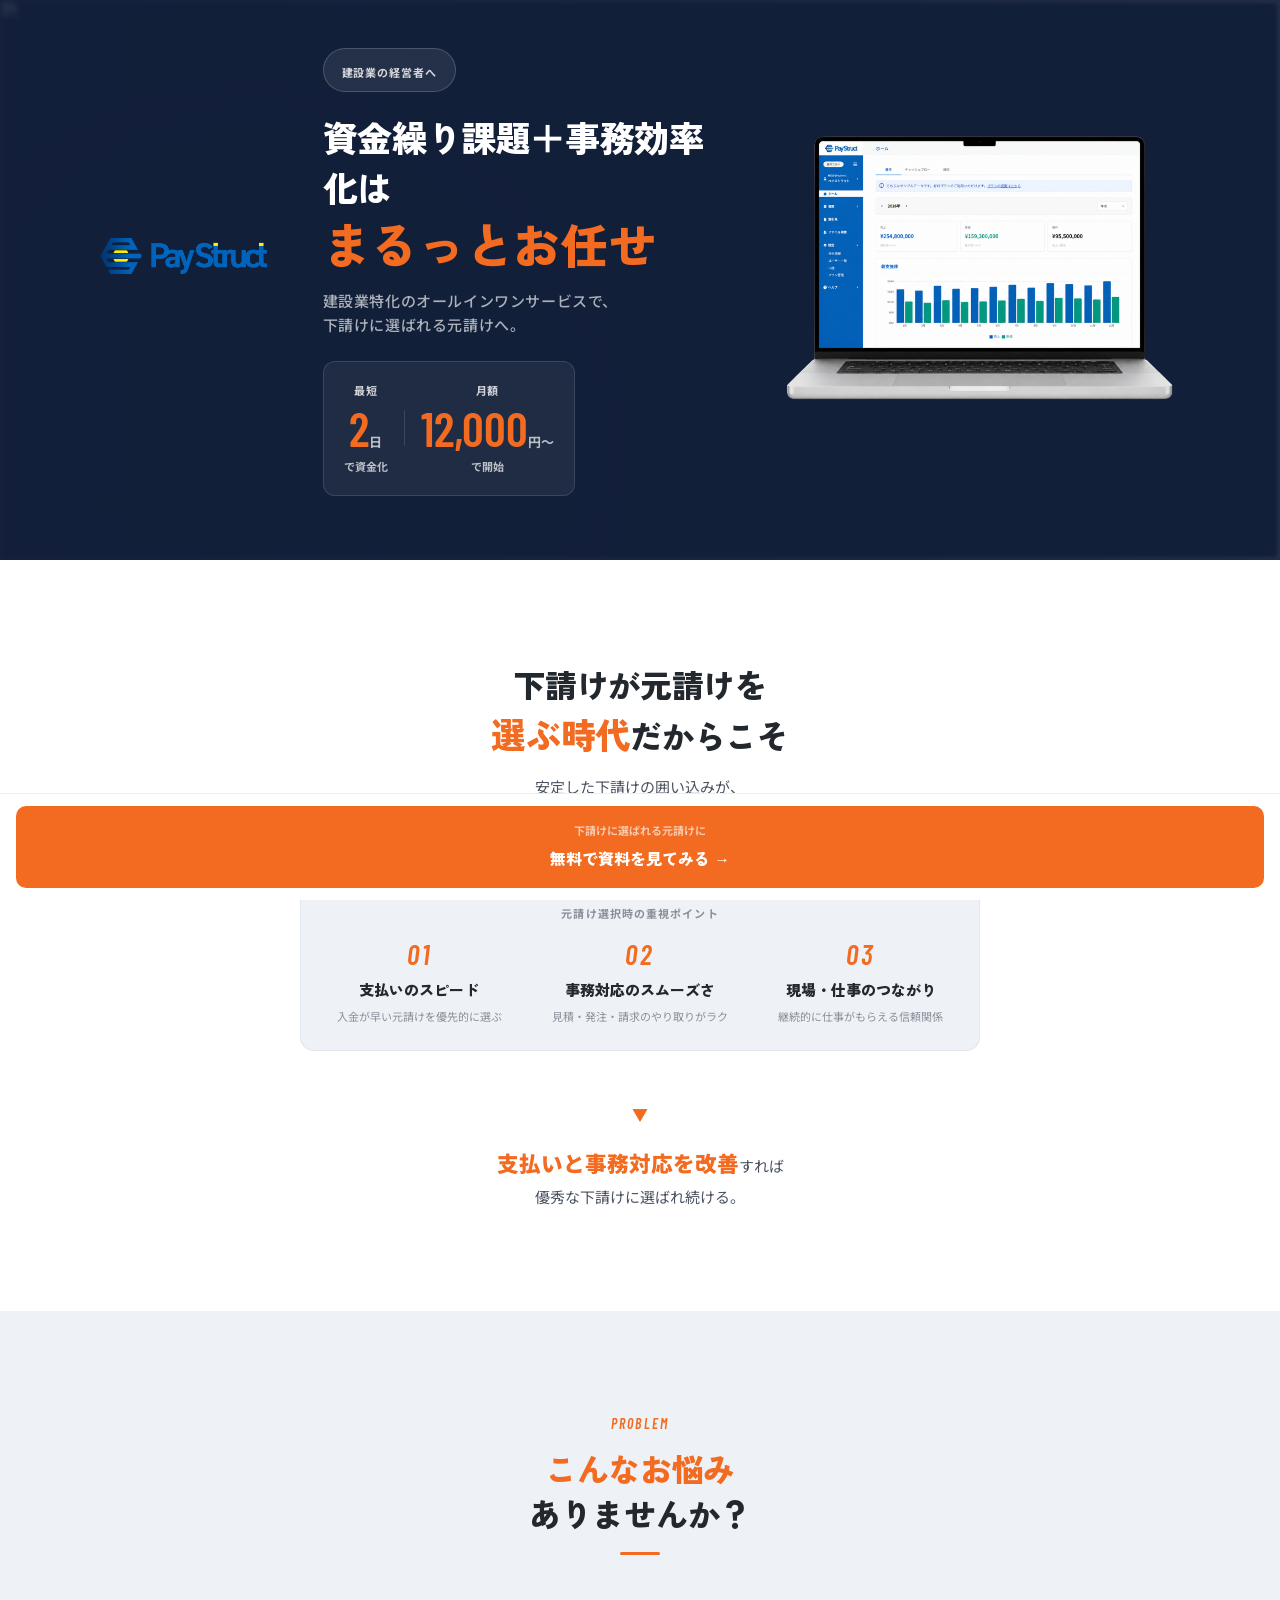
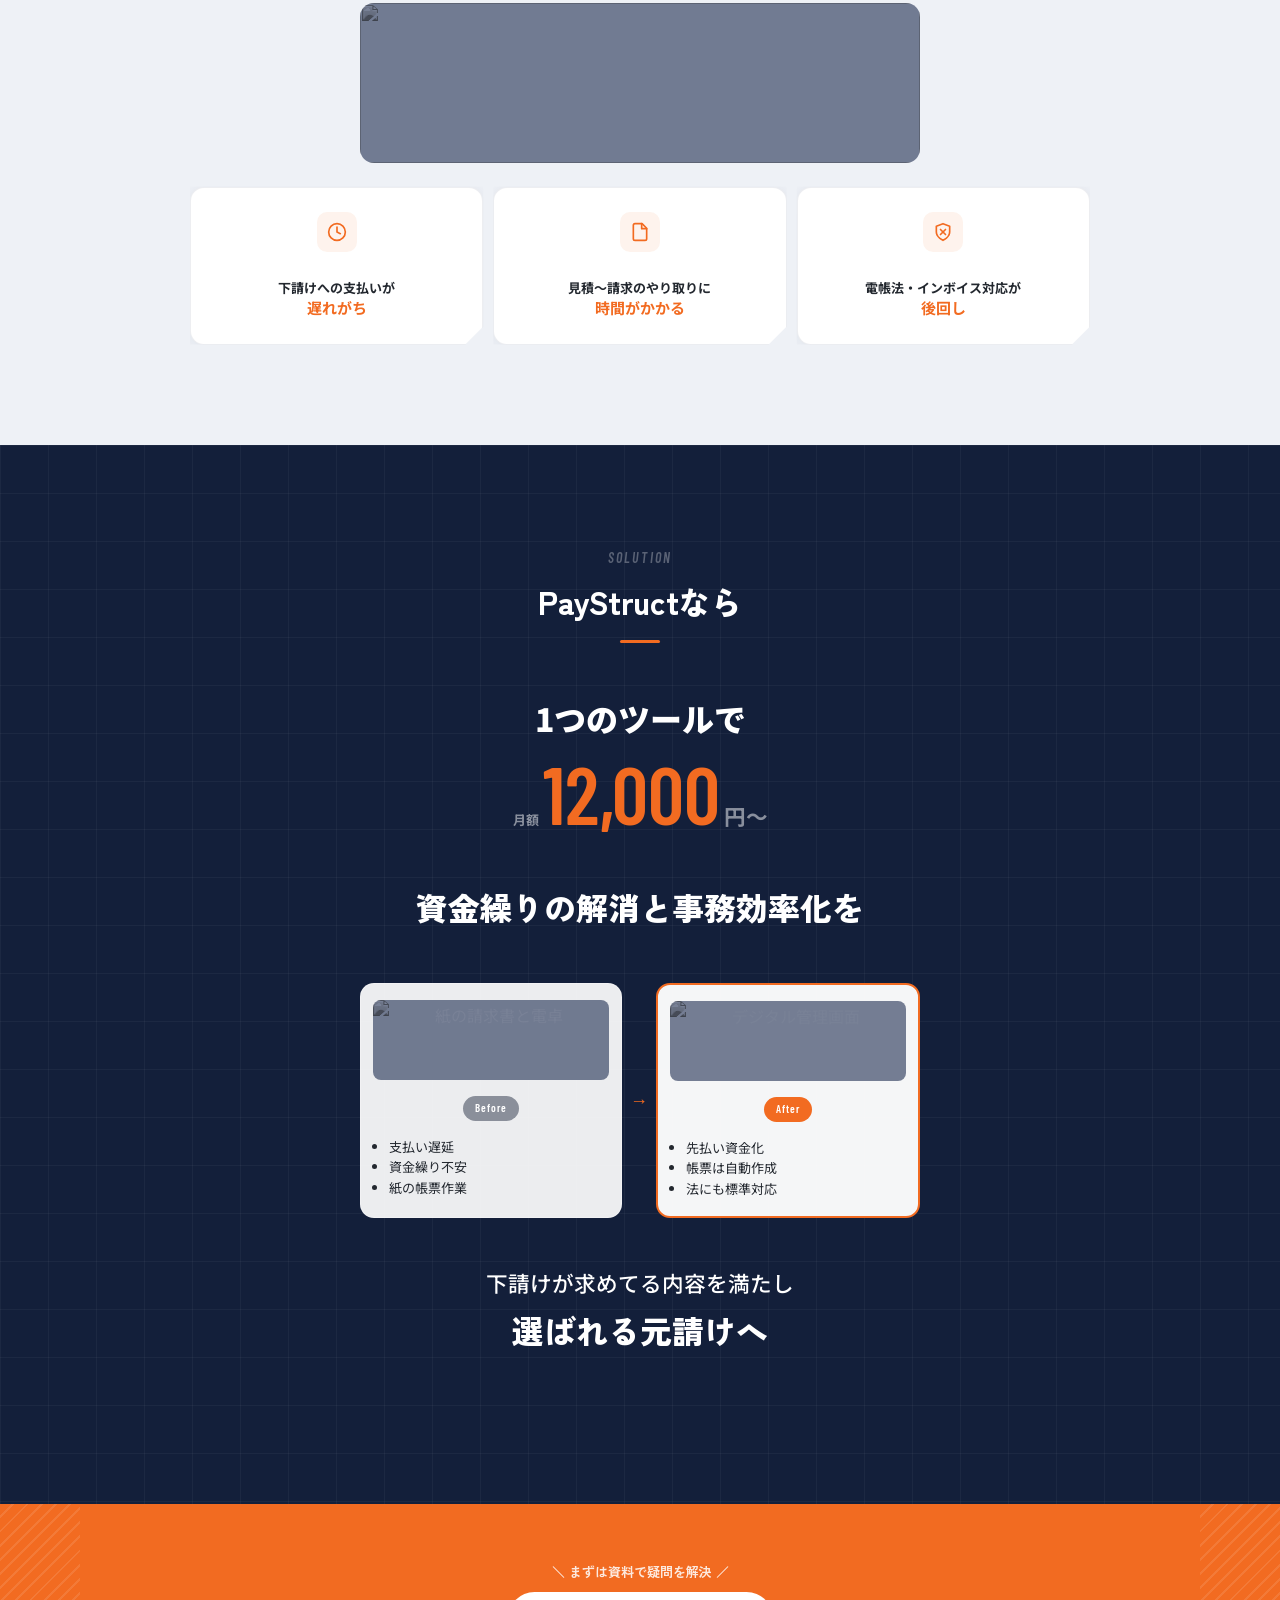
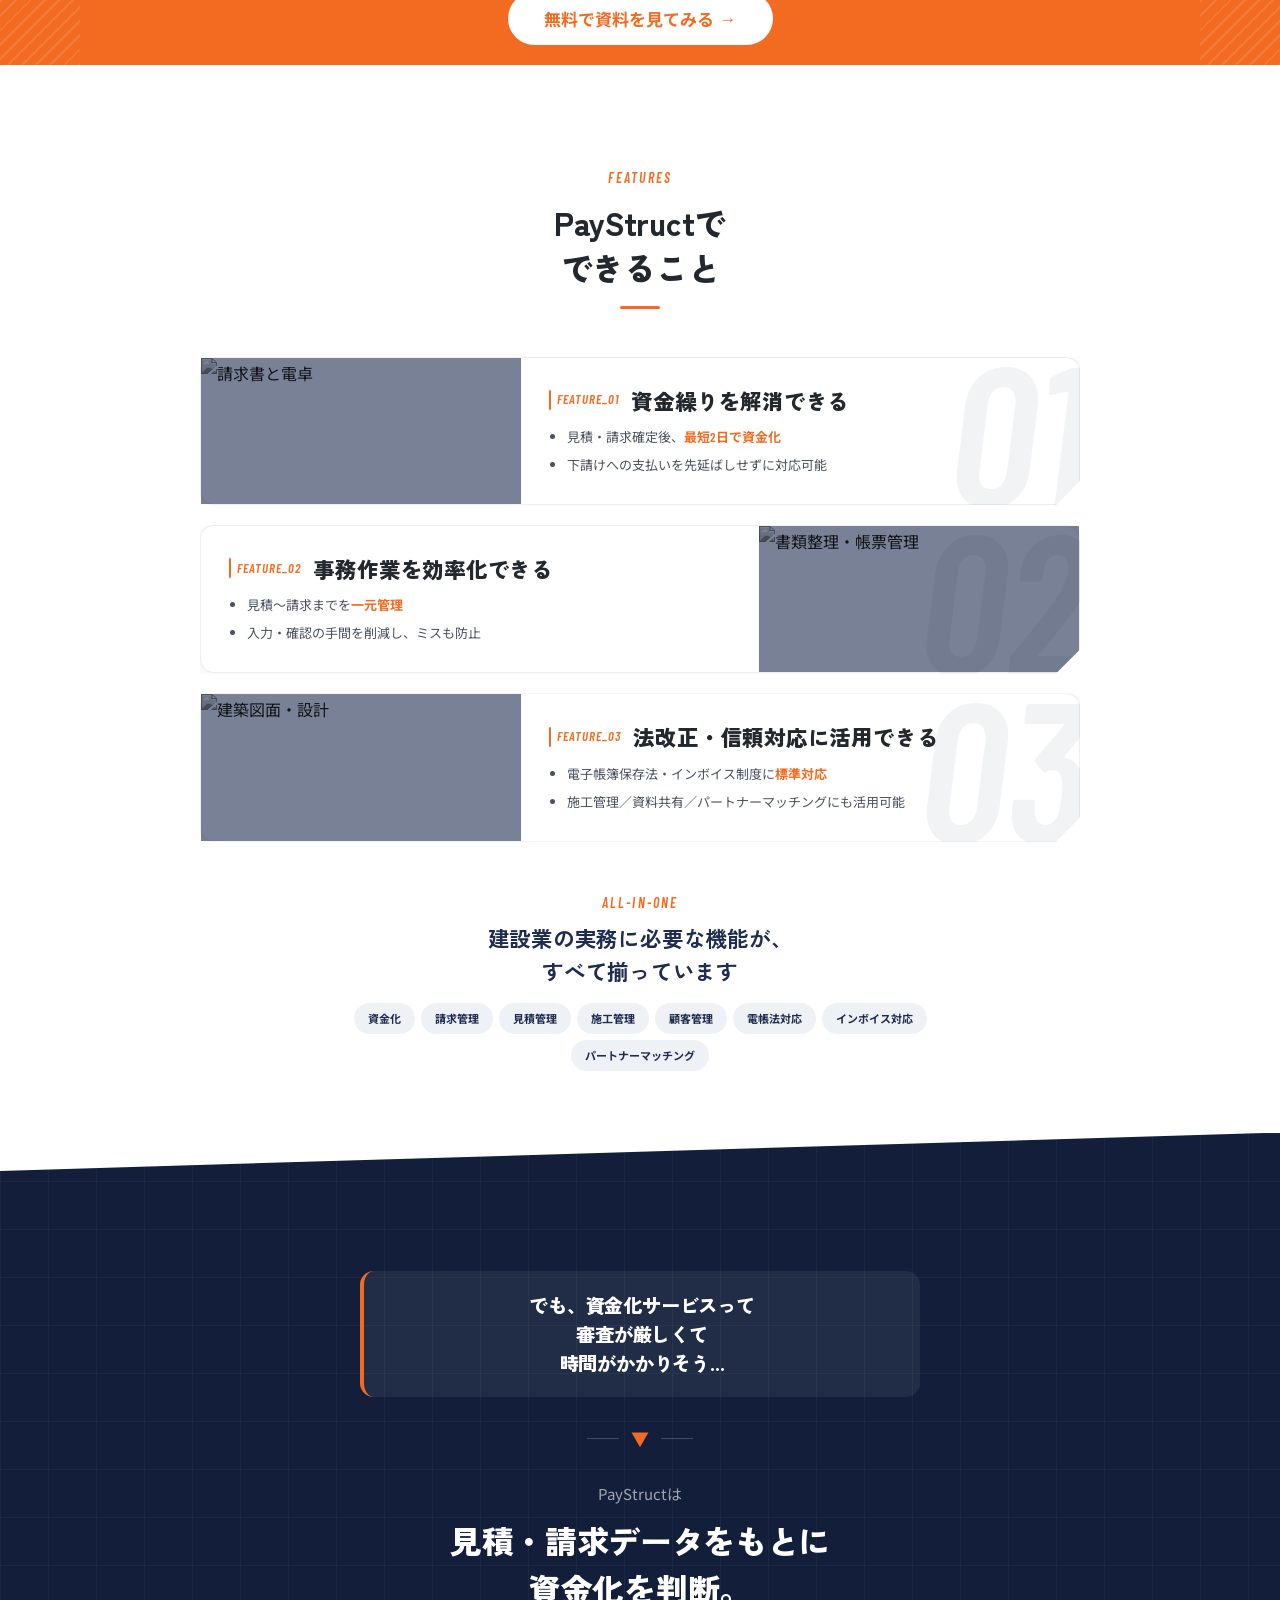
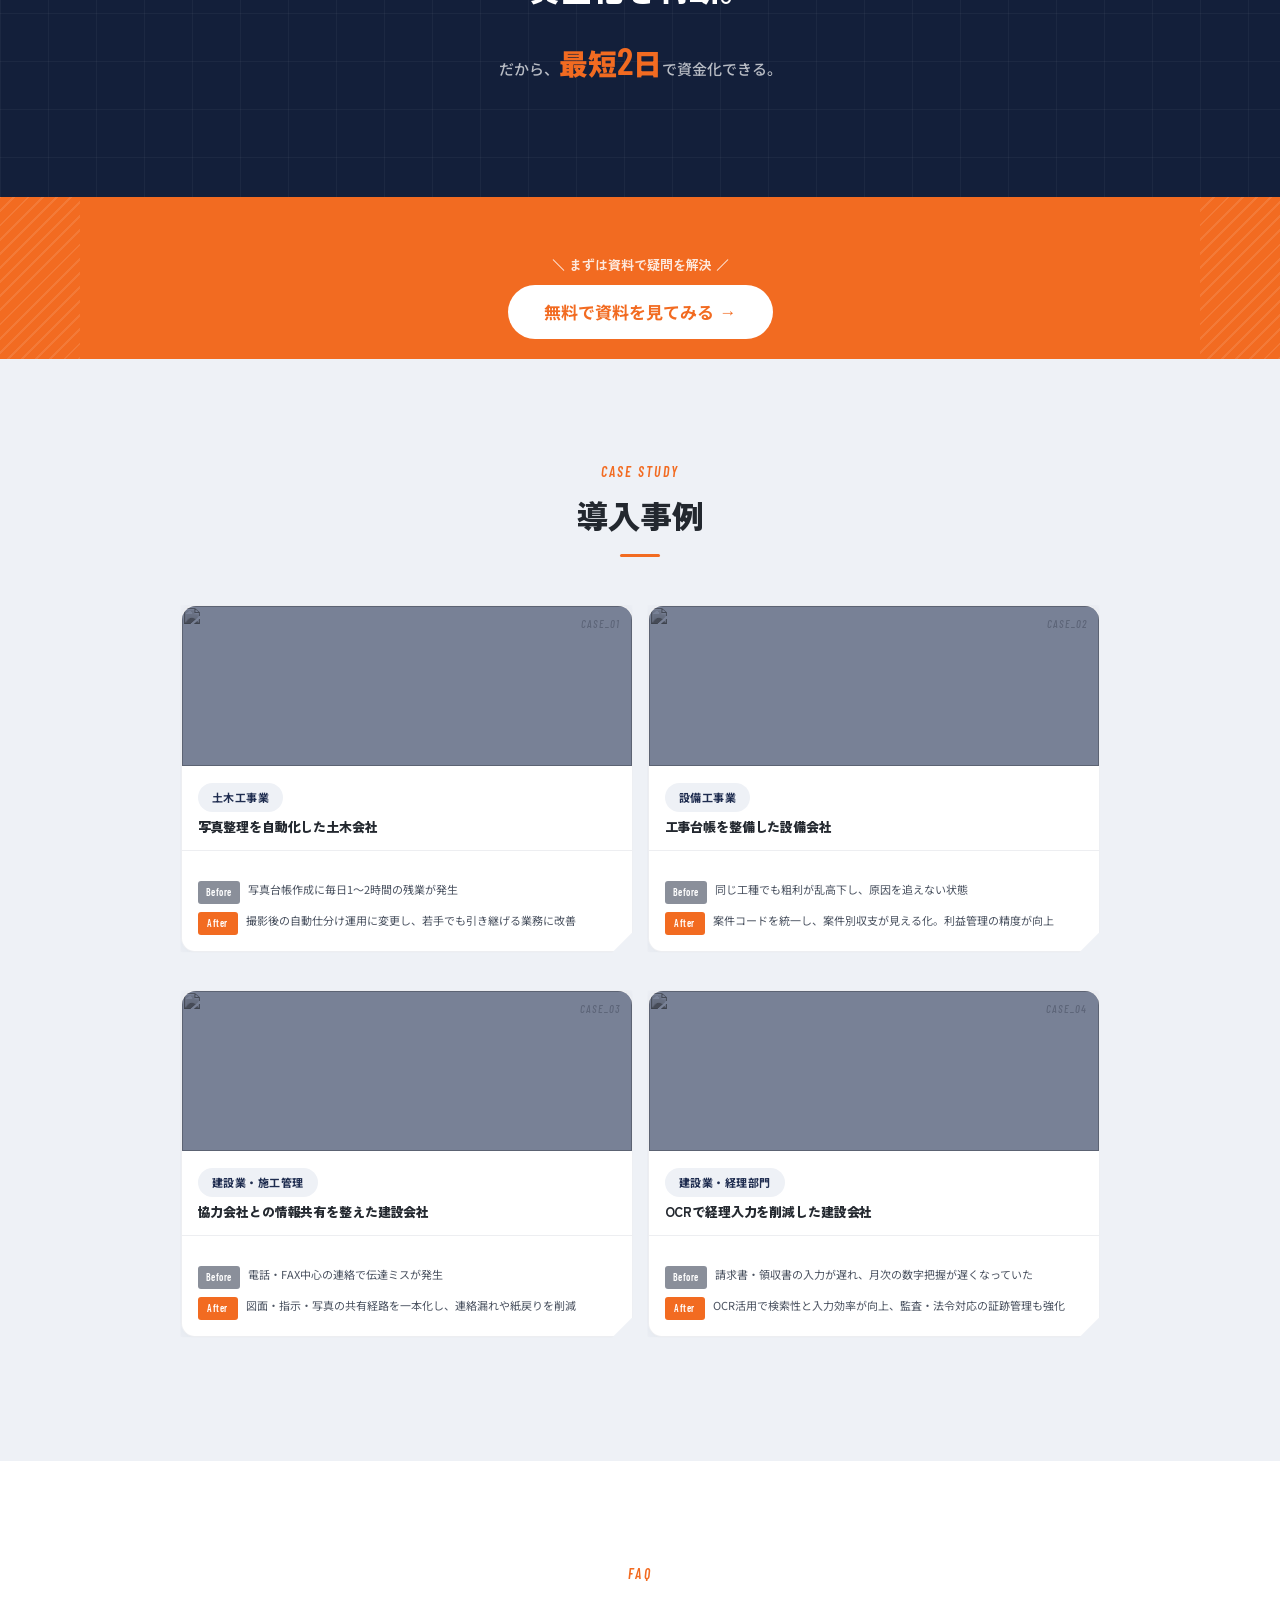
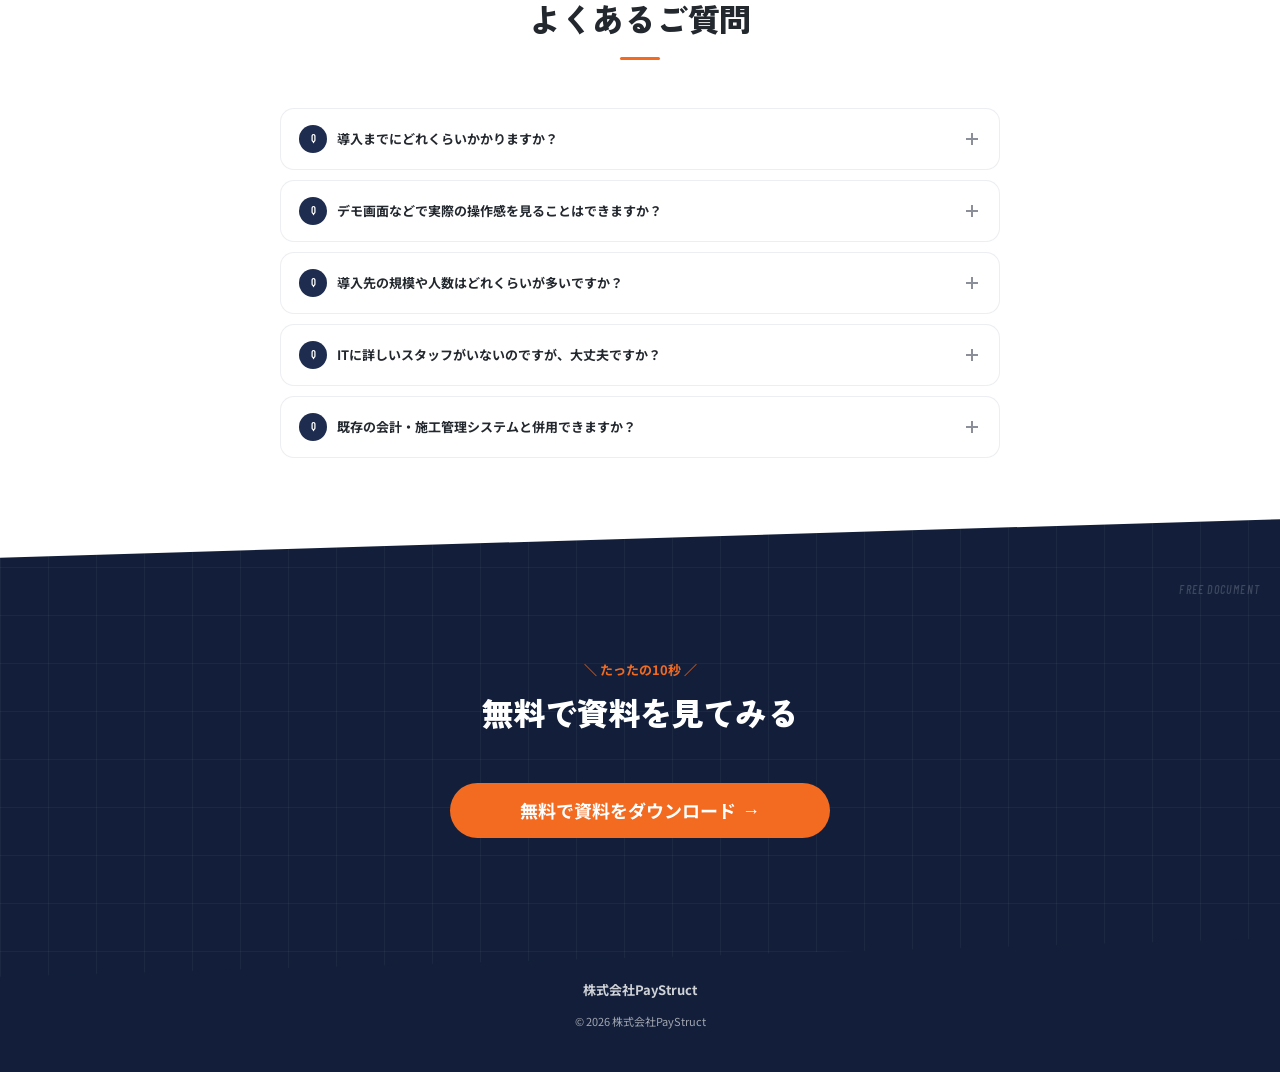
==== commit c636bf56: "FVロゴをテキストから画像ロゴに差替え Co-Authored-By: Claude Opus 4.6 (1M context) <noreply@anthropic.com>" ====
--- a/lp/index.html
+++ b/lp/index.html
@@ -24,7 +24,7 @@
     <div class="fv__scrim"></div>
     <div class="fv__inner">
       <div class="fv__logo">
-        <span class="fv__logo-text">PayStruct</span>
+        <img src="assets/logo.png" alt="PayStruct" style="height:36px; width:auto;">
       </div>
 
       <div class="fv__content">
--- a/lp/style.css
+++ b/lp/style.css
@@ -2316,6 +2316,9 @@
   clip-path: polygon(0 0, 100% 0, 100% calc(100% - 20px), calc(100% - 20px) 100%, 0 100%);
 }
 .case__img { height: 110px; overflow: hidden; border-radius: var(--radius) var(--radius) 0 0; }
+@media (min-width: 768px) {
+  .case__img { height: 160px; }
+}
 .case__header { padding: 14px 16px 10px; border-bottom: 1px solid var(--border); }
 .case__industry { margin-bottom: 6px; }
 .case__title { font-size: var(--font-sm); font-weight: 900; color: var(--ink); line-height: 1.4; }
@@ -2733,10 +2736,10 @@
     min-height: 180px;
   }
 
-  /* Mid CTA: 横並び */
+  /* Mid CTA: PC時も縦並び維持 */
   .mid-cta {
-    flex-direction: row;
-    gap: 24px;
+    flex-direction: column;
+    gap: 10px;
     padding: 20px 80px;
     min-height: auto;
   }
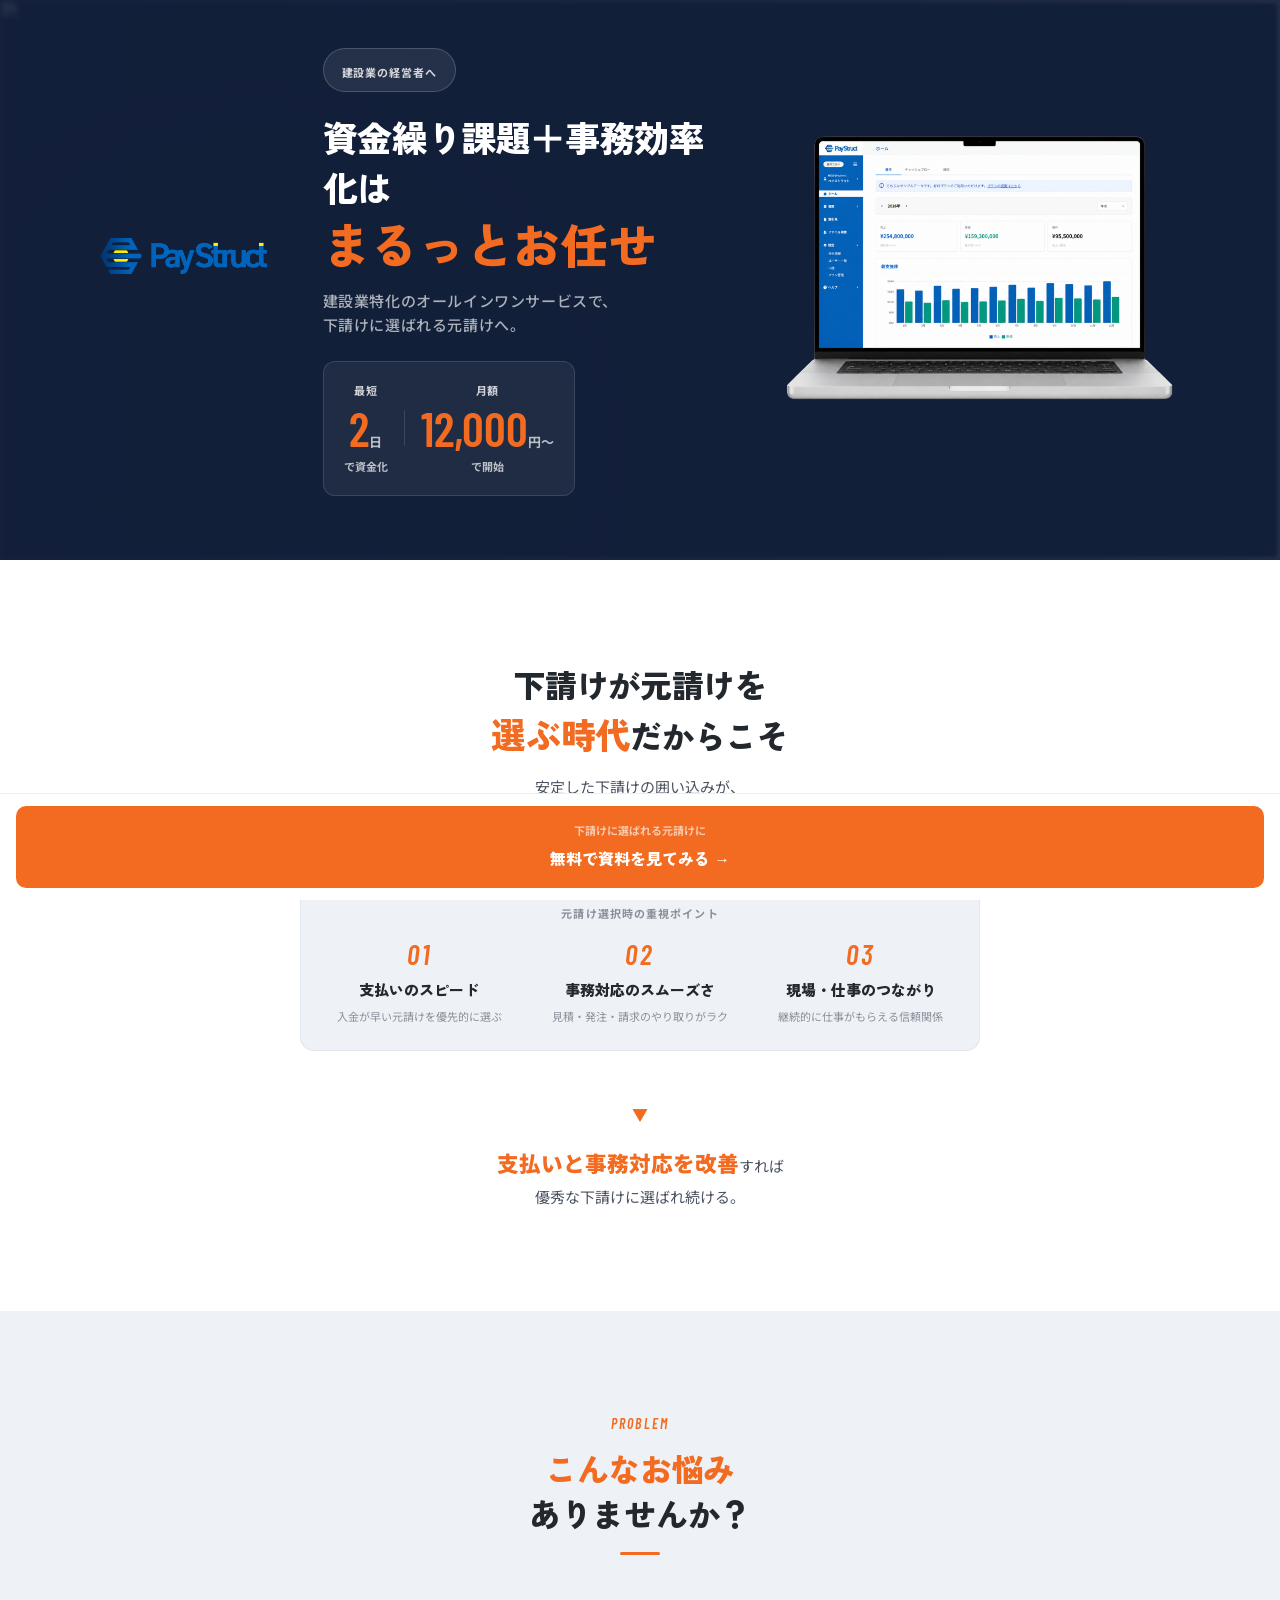
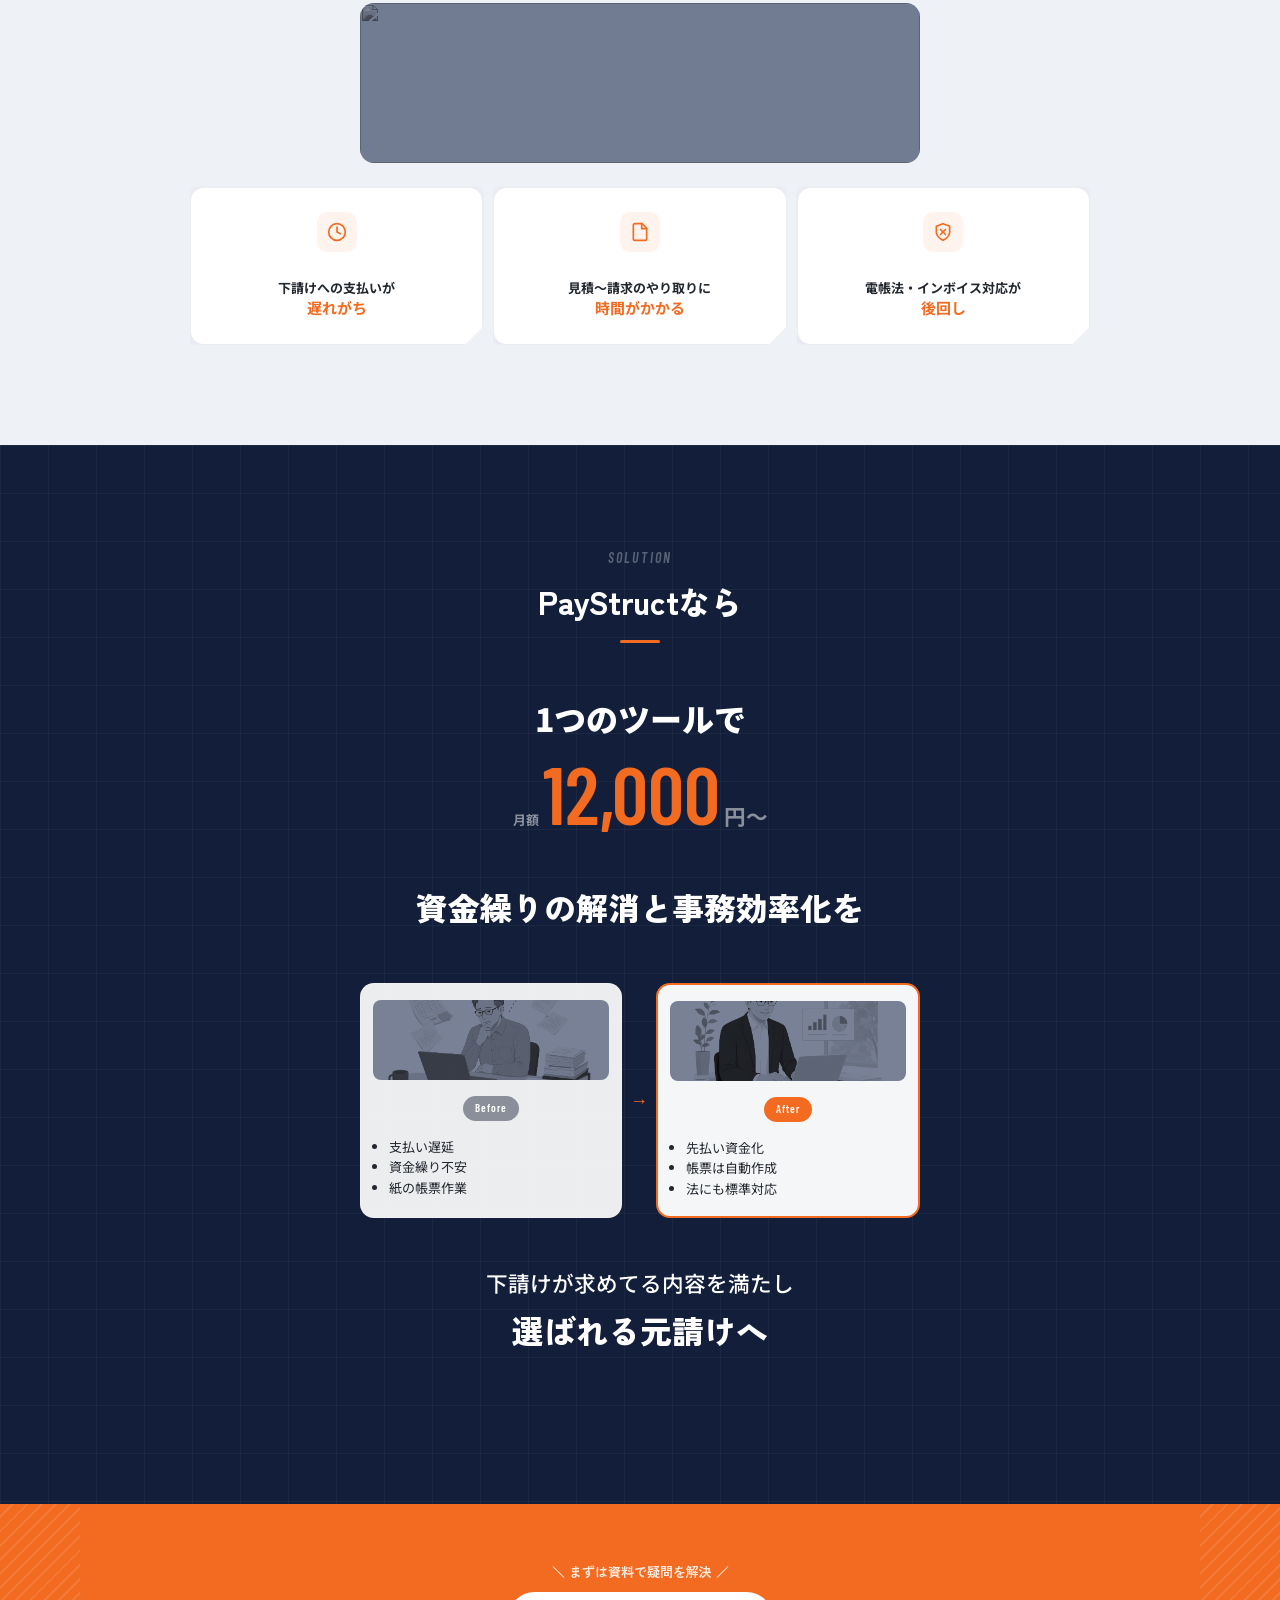
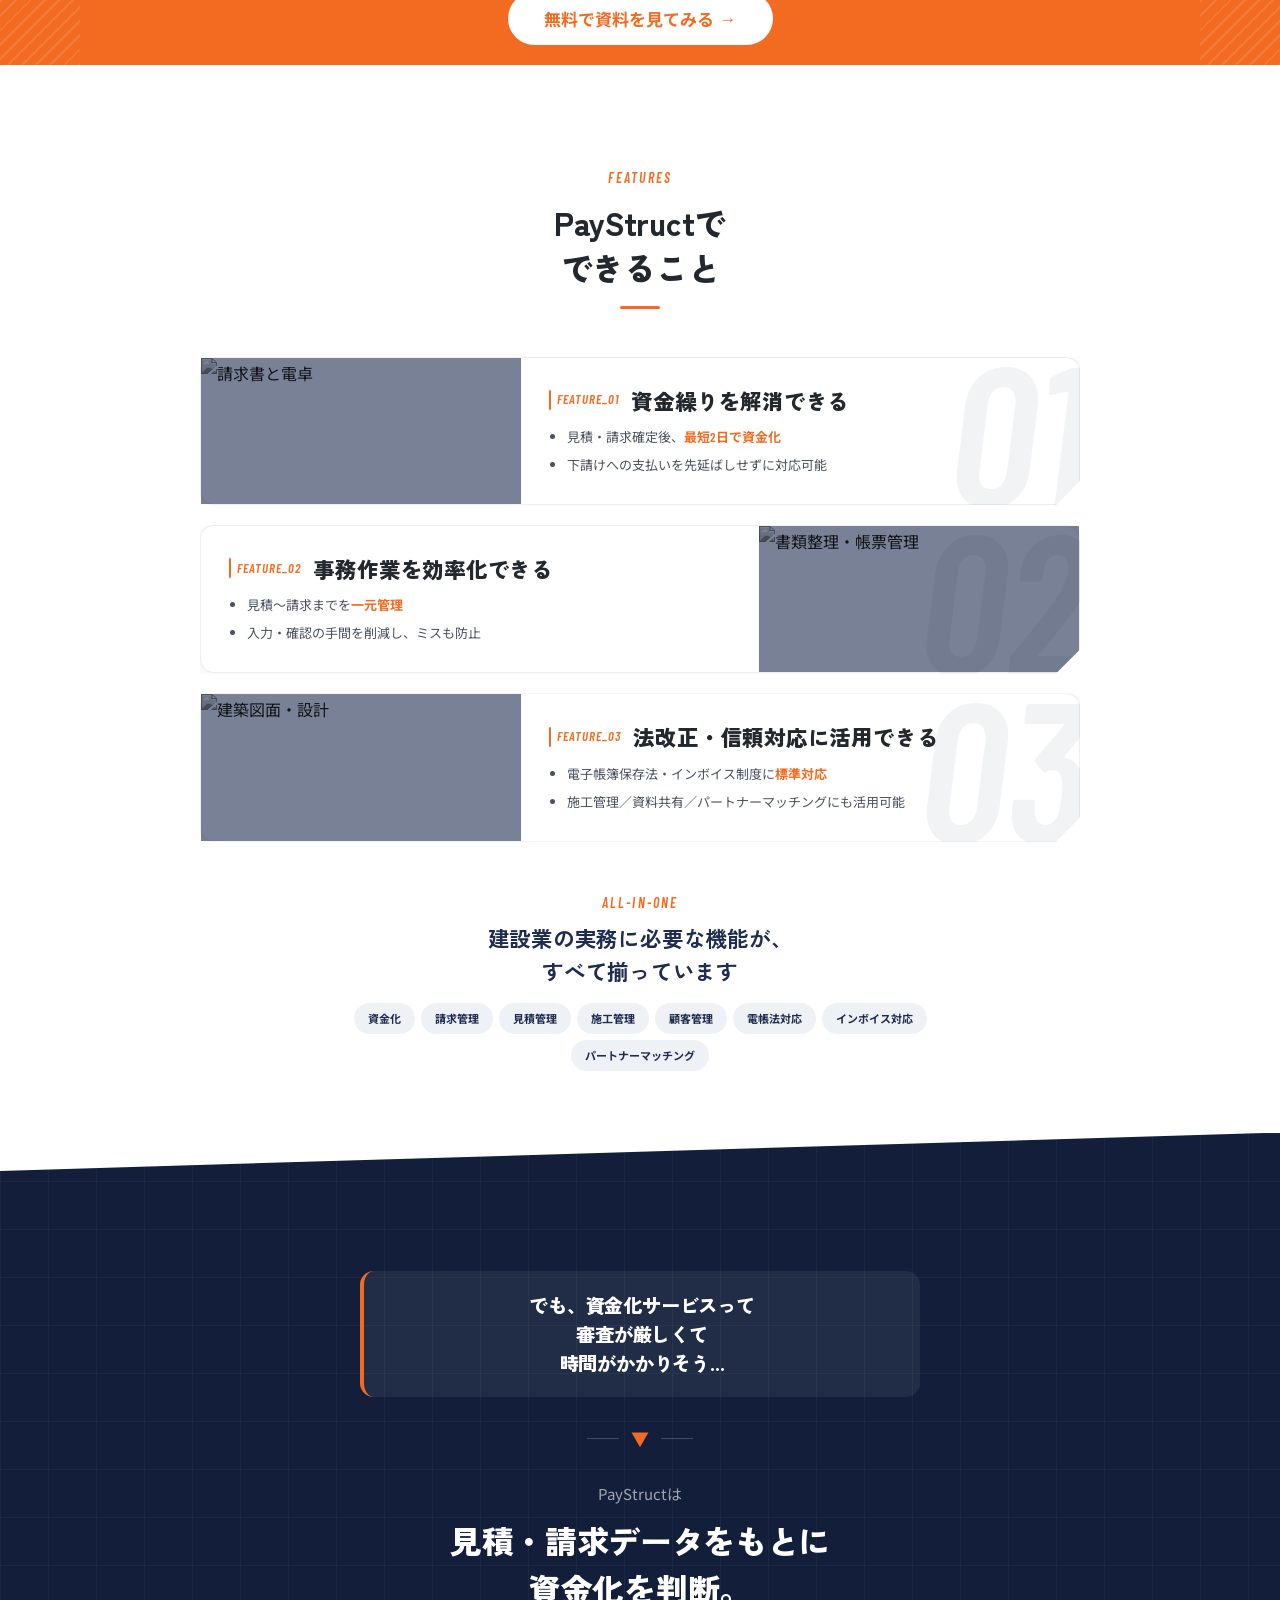
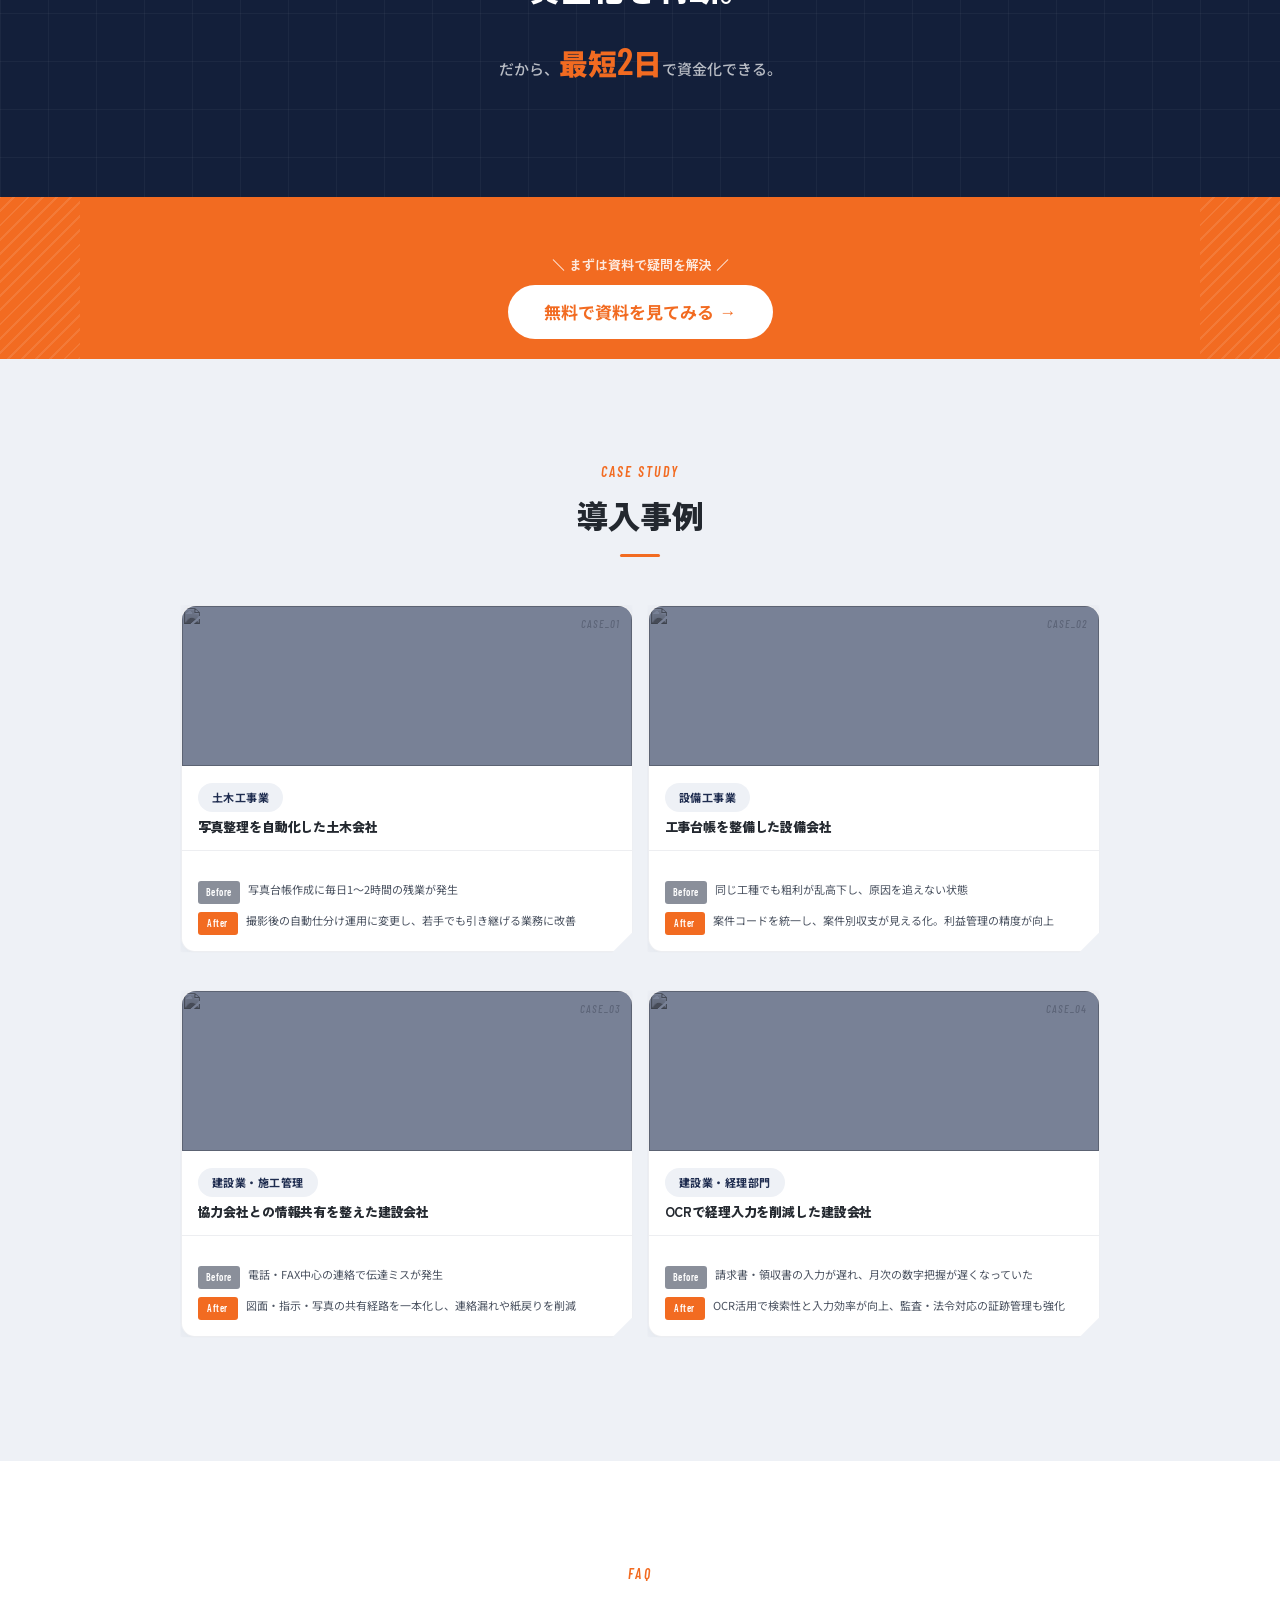
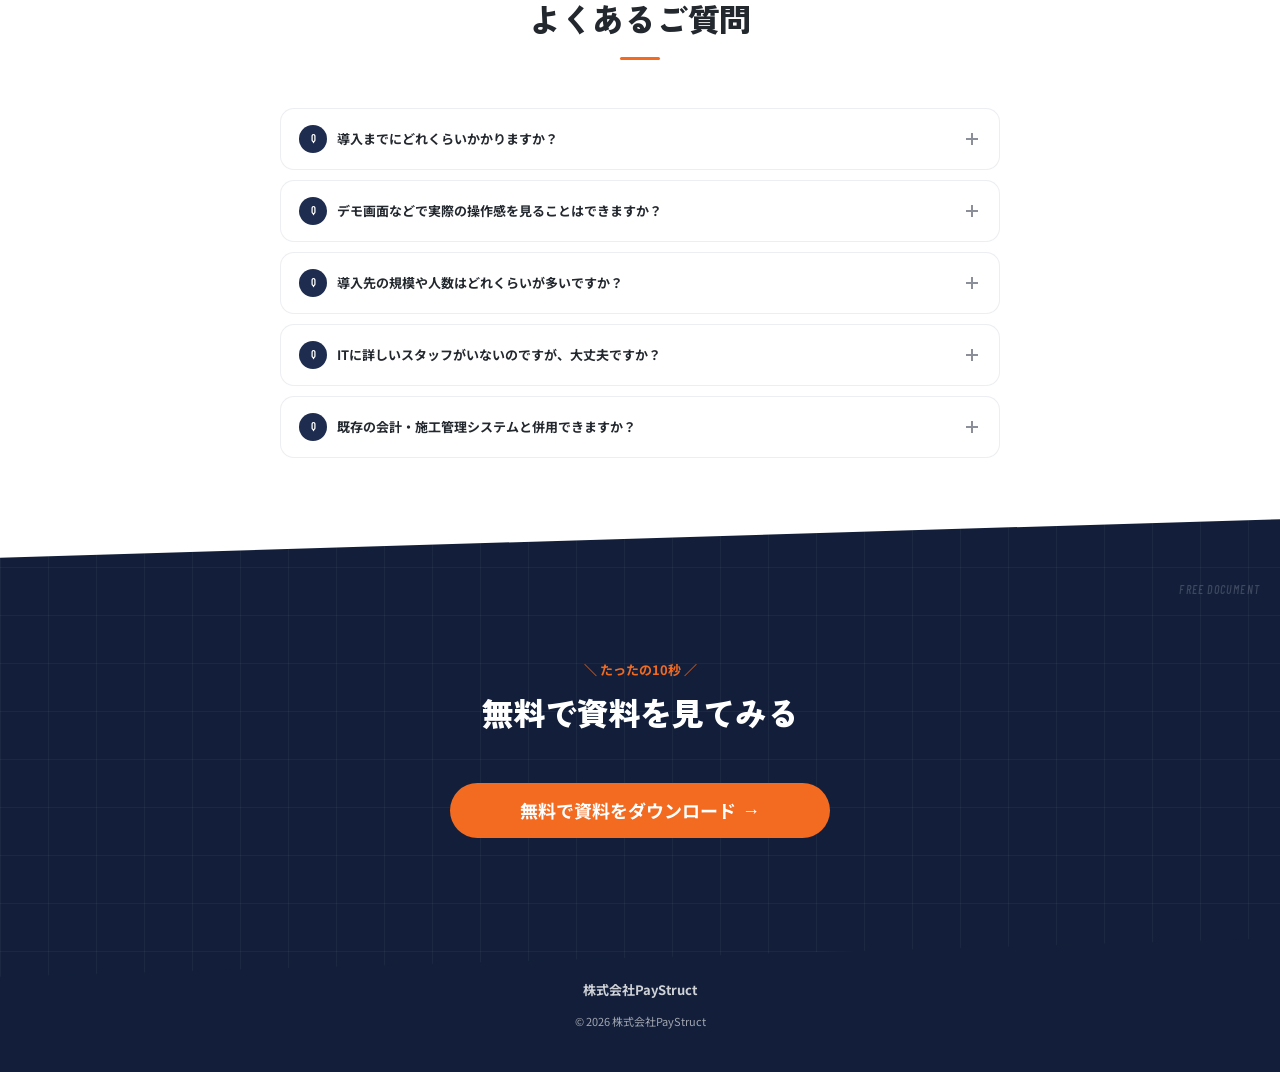
==== commit 37843cf7: "SolutionのBefore/After画像を差替え Co-Authored-By: Claude Opus 4.6 (1M context) <noreply@anthropic.com>" ====
--- a/lp/index.html
+++ b/lp/index.html
@@ -153,7 +153,7 @@
     <div class="compare fade-in">
       <div class="compare__side compare__before">
         <div class="compare__img img-duotone">
-          <img src="https://images.unsplash.com/photo-1450101499163-c8848c66ca85?w=400&q=80" alt="紙の請求書と電卓">
+          <img src="assets/before.png" alt="Before">
         </div>
         <span class="compare__label compare__label--before">Before</span>
         <ul class="compare__desc" style="list-style:disc; text-align:left; padding-left:1.2em;">
@@ -165,7 +165,7 @@
       <div class="compare__arrow">→</div>
       <div class="compare__side compare__after">
         <div class="compare__img img-duotone">
-          <img src="https://images.unsplash.com/photo-1460925895917-afdab827c52f?w=400&q=80" alt="デジタル管理画面">
+          <img src="assets/after.png" alt="After">
         </div>
         <span class="compare__label compare__label--after">After</span>
         <ul class="compare__desc" style="list-style:disc; text-align:left; padding-left:1.2em;">
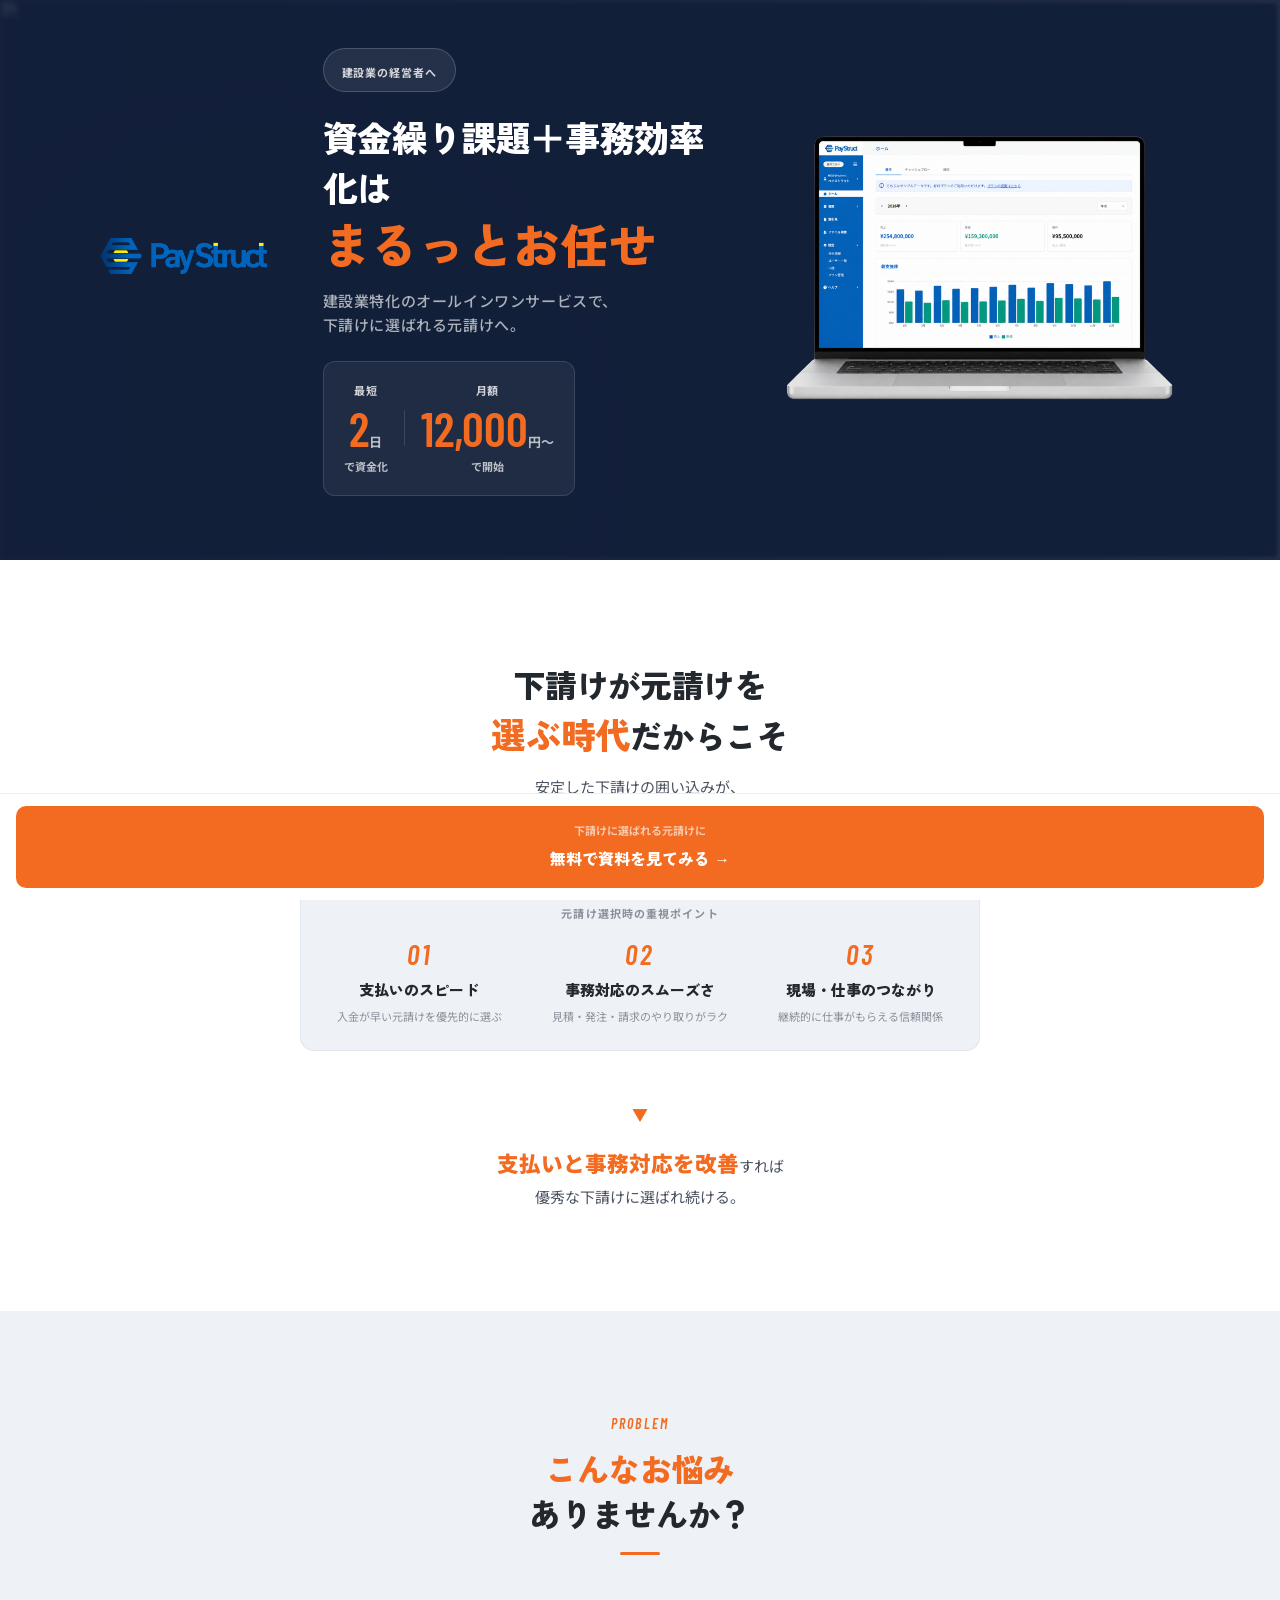
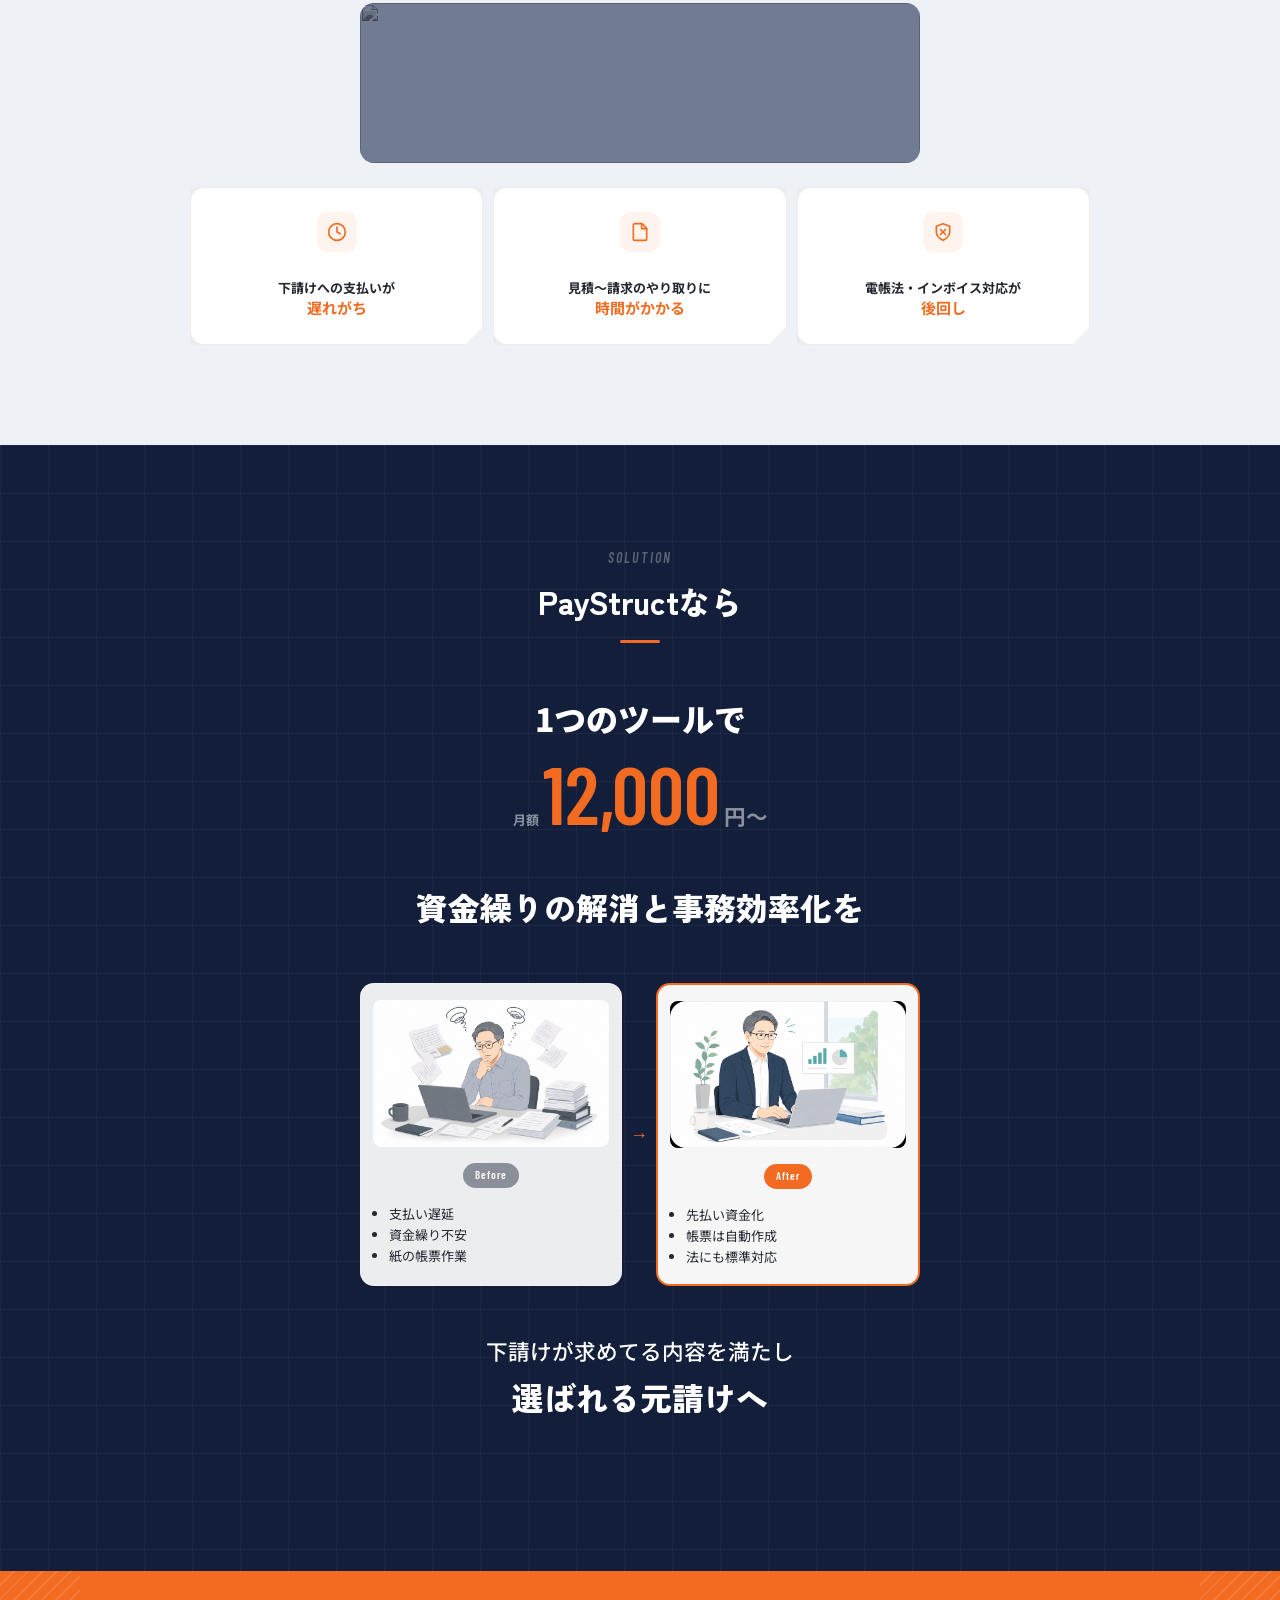
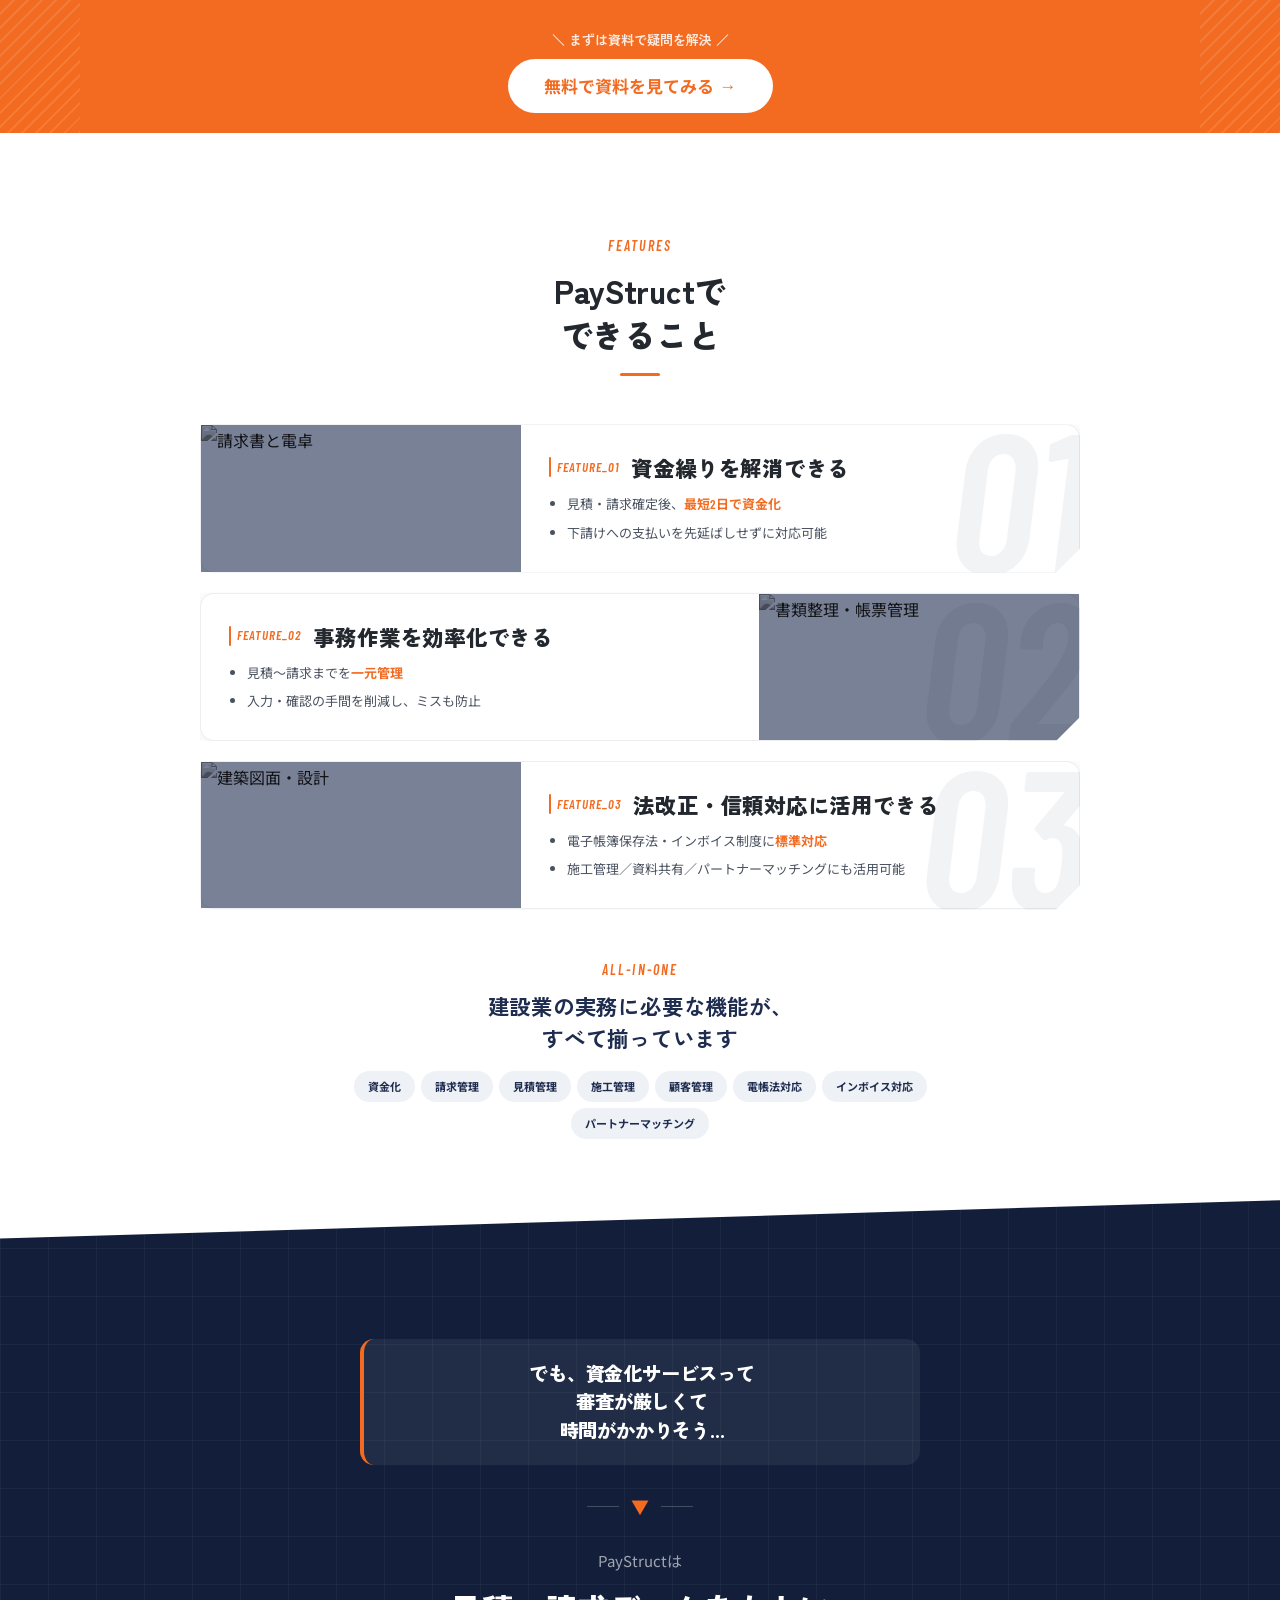
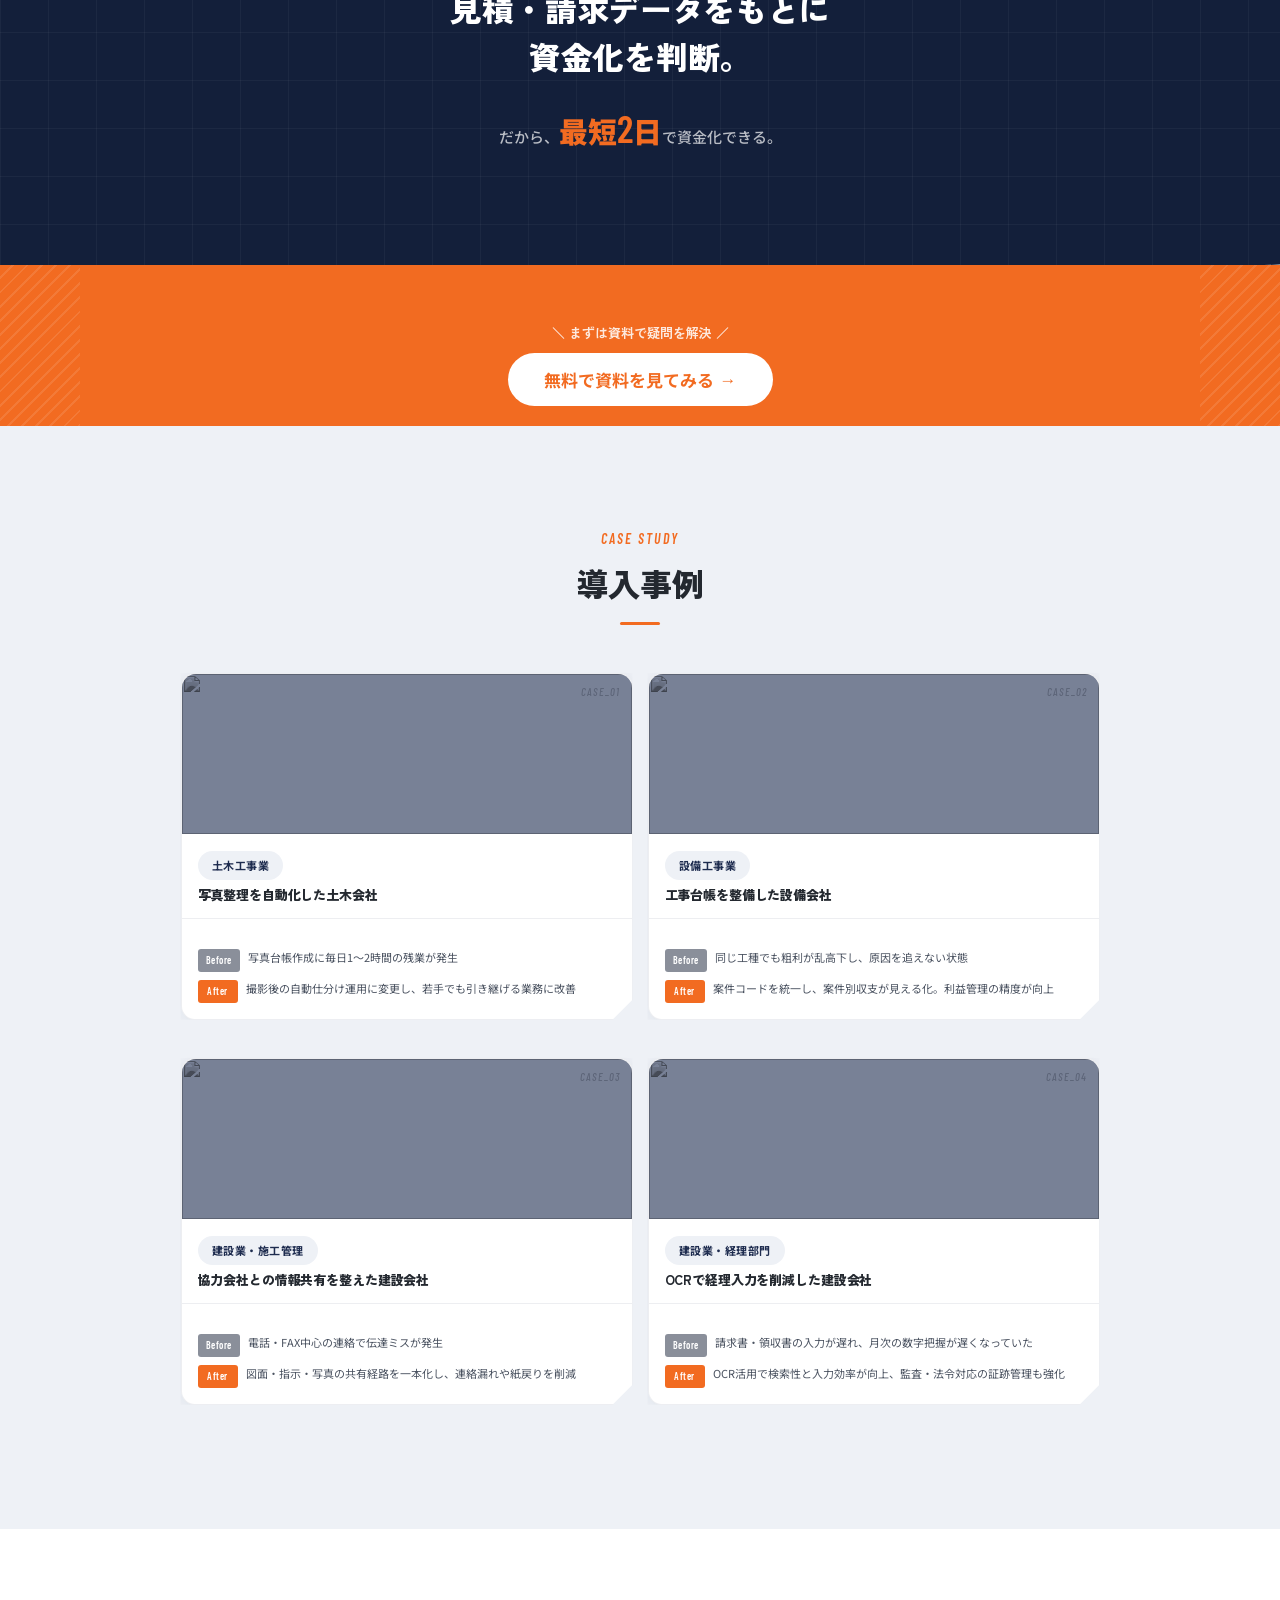
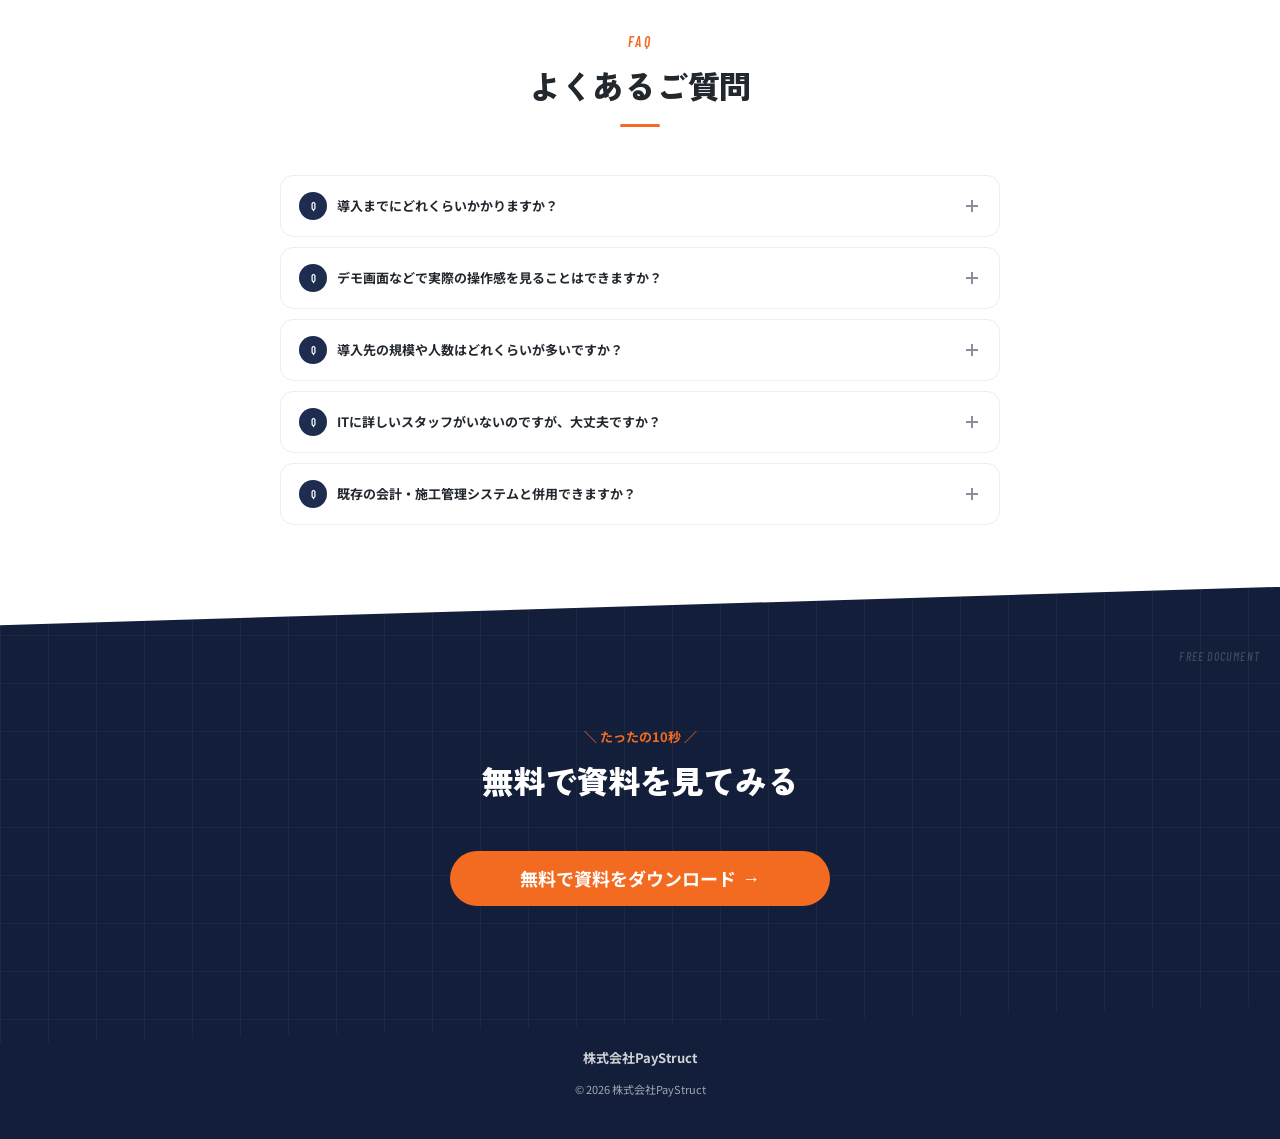
==== commit 2c4ccb14: "Before/After画像: グレーフィルタ除去＋全体表示（高さ自動） Co-Authored-By: Claude Opus 4.6 (1M context) <noreply@anthropic" ====
--- a/lp/index.html
+++ b/lp/index.html
@@ -152,8 +152,8 @@
 
     <div class="compare fade-in">
       <div class="compare__side compare__before">
-        <div class="compare__img img-duotone">
-          <img src="assets/before.png" alt="Before">
+        <div class="compare__img" style="height:auto;">
+          <img src="assets/before.png" alt="Before" style="width:100%; height:auto; object-fit:contain;">
         </div>
         <span class="compare__label compare__label--before">Before</span>
         <ul class="compare__desc" style="list-style:disc; text-align:left; padding-left:1.2em;">
@@ -164,8 +164,8 @@
       </div>
       <div class="compare__arrow">→</div>
       <div class="compare__side compare__after">
-        <div class="compare__img img-duotone">
-          <img src="assets/after.png" alt="After">
+        <div class="compare__img" style="height:auto;">
+          <img src="assets/after.png" alt="After" style="width:100%; height:auto; object-fit:contain;">
         </div>
         <span class="compare__label compare__label--after">After</span>
         <ul class="compare__desc" style="list-style:disc; text-align:left; padding-left:1.2em;">
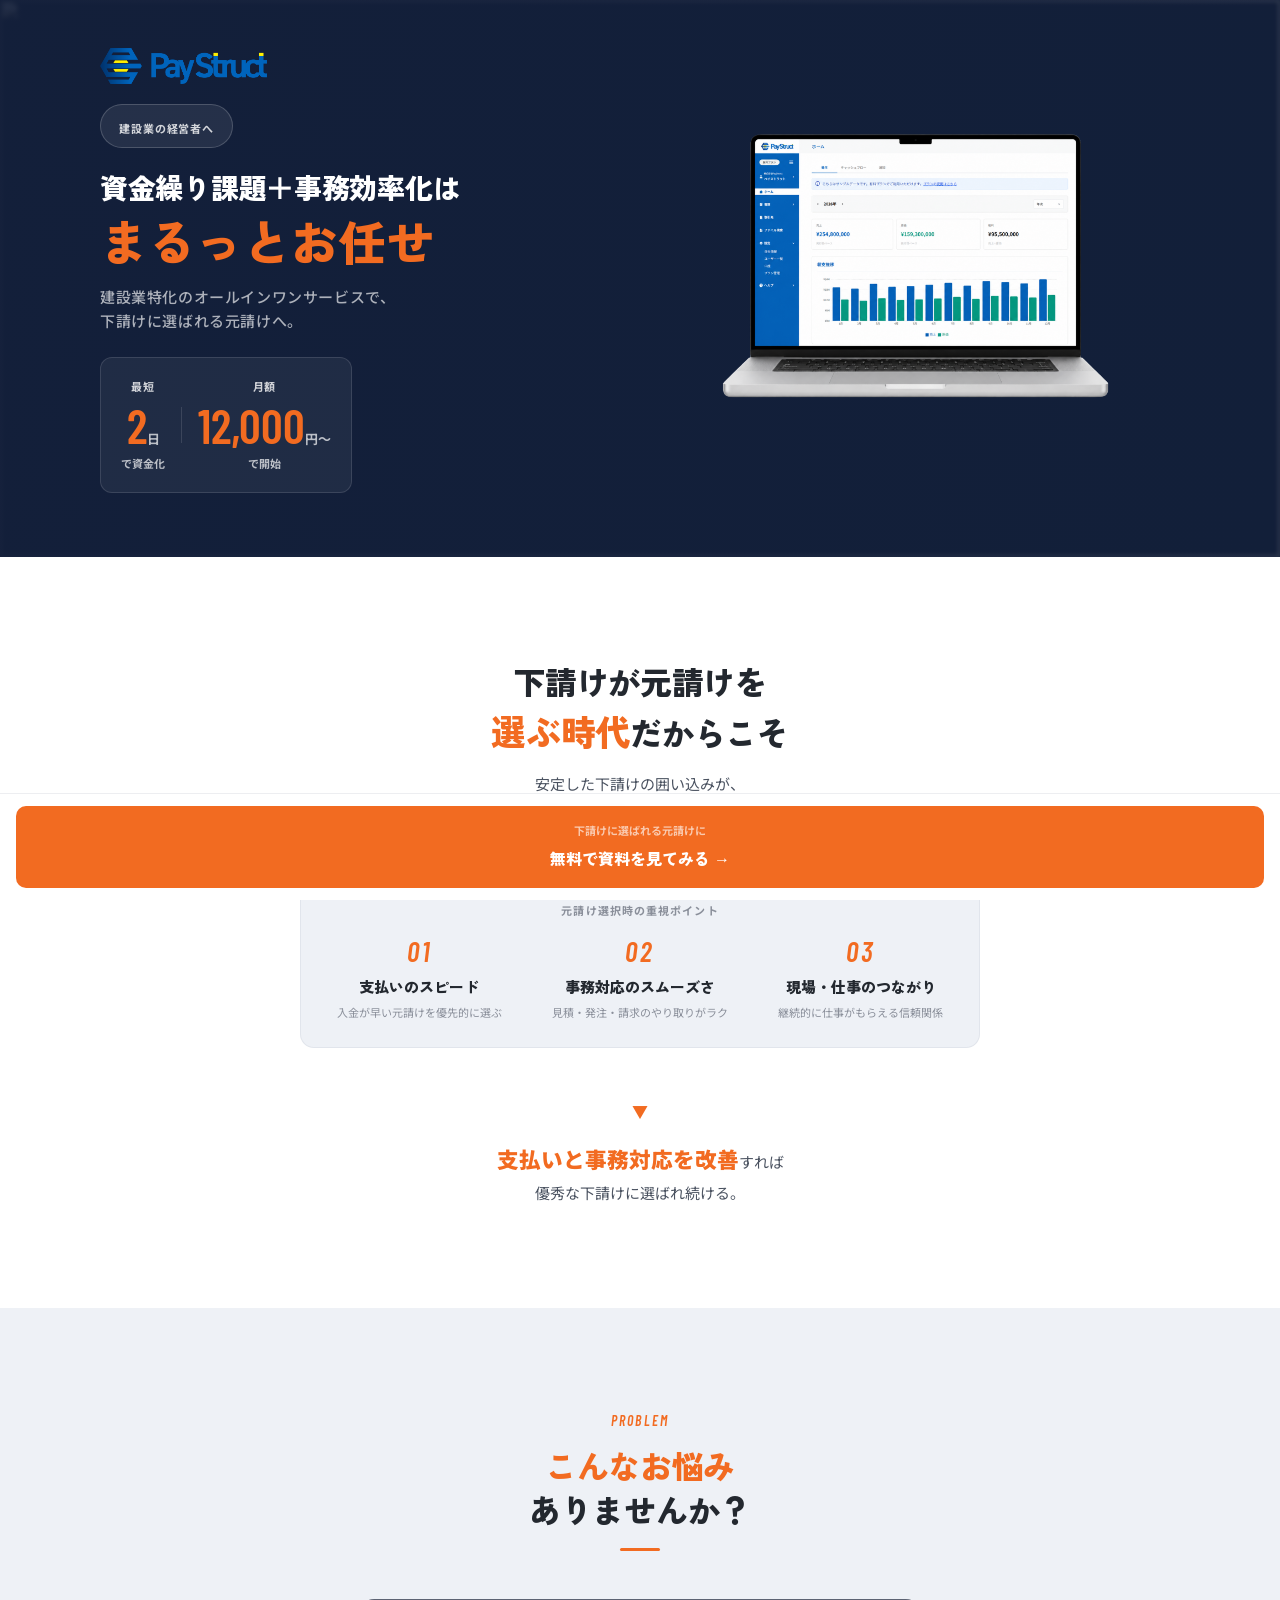
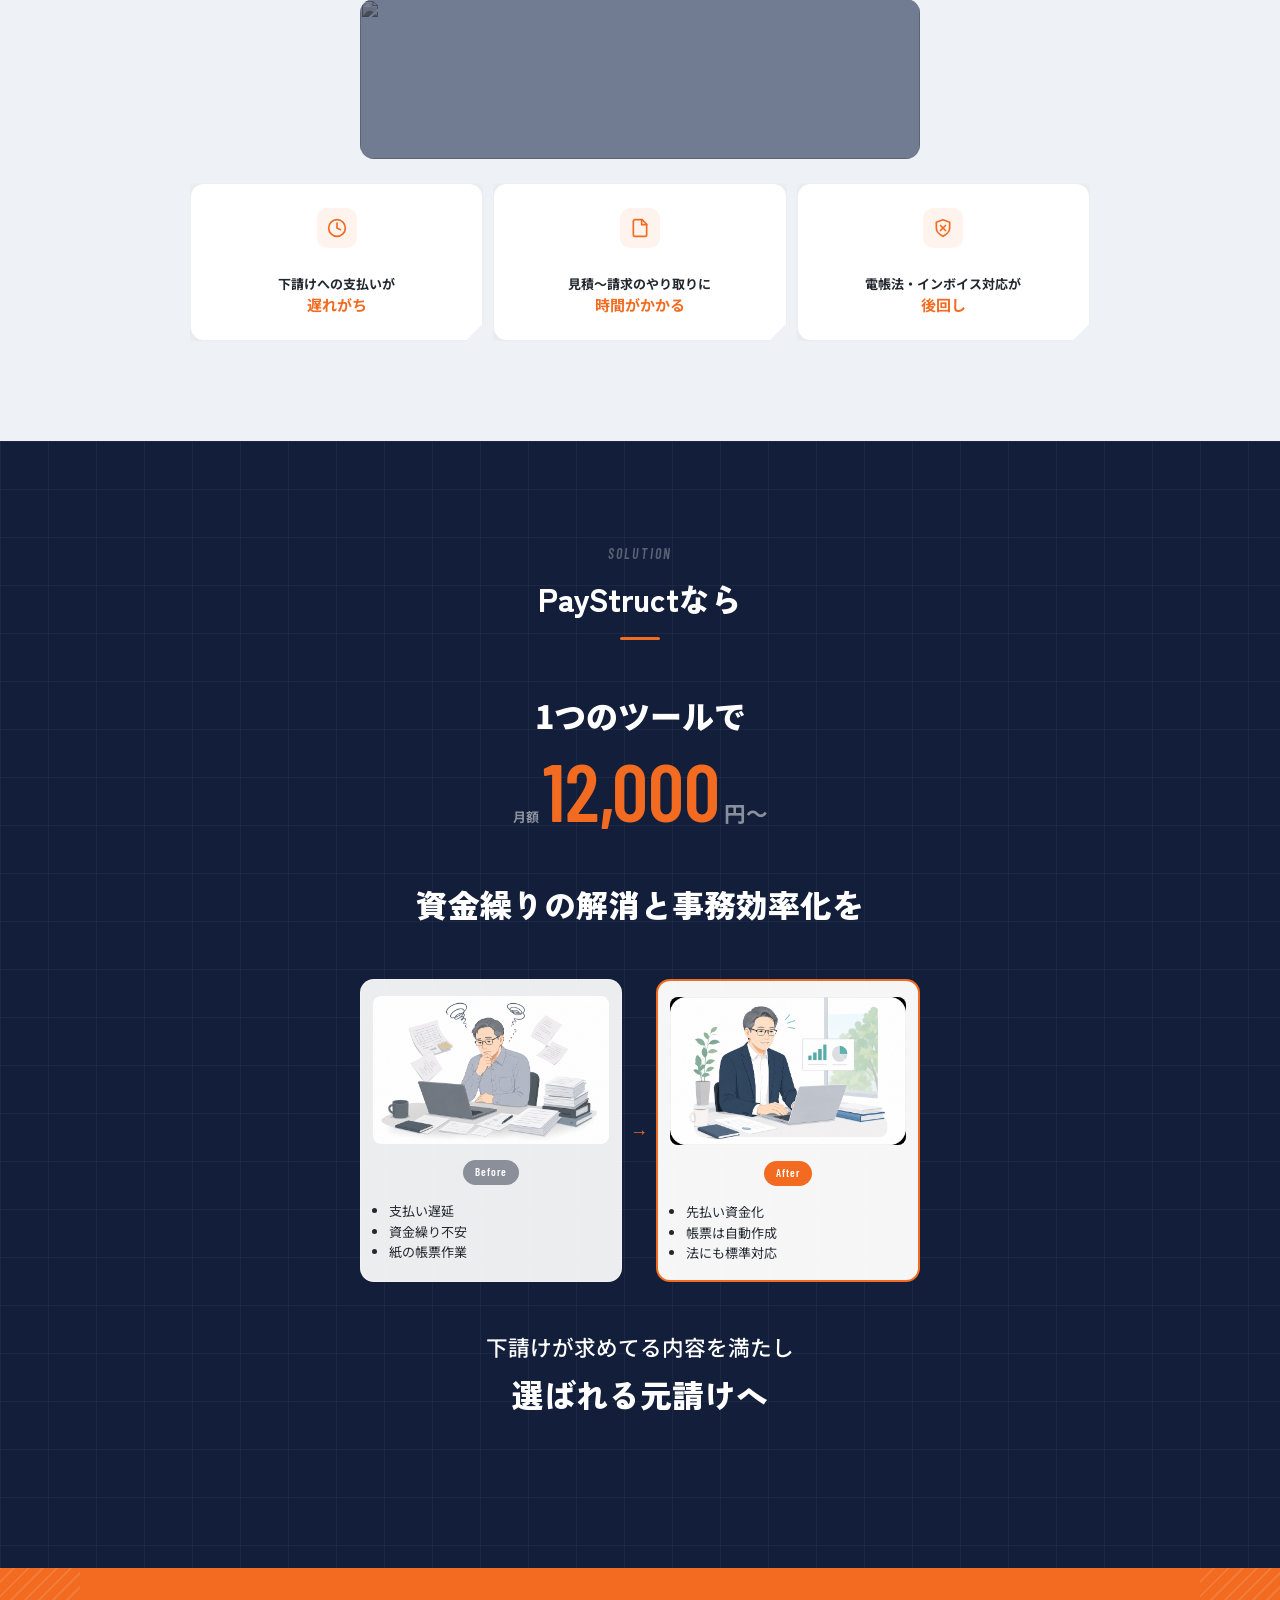
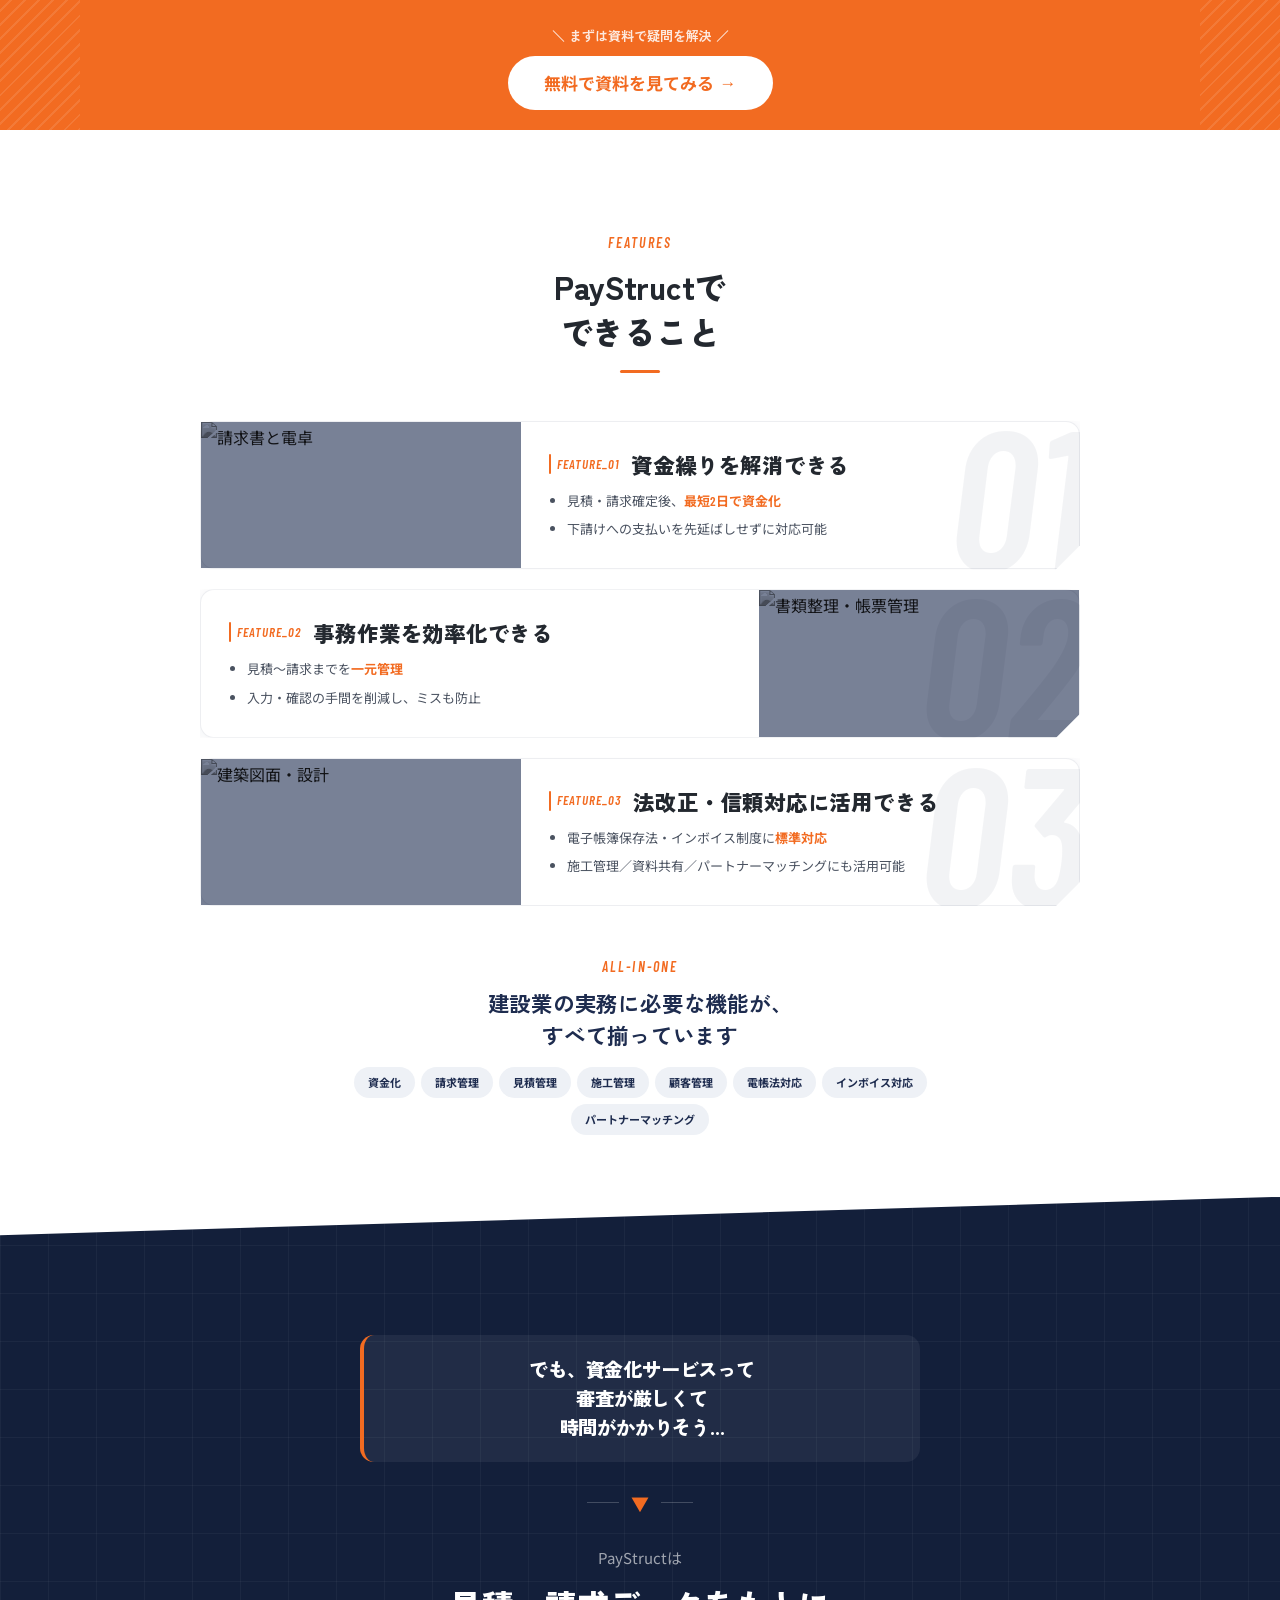
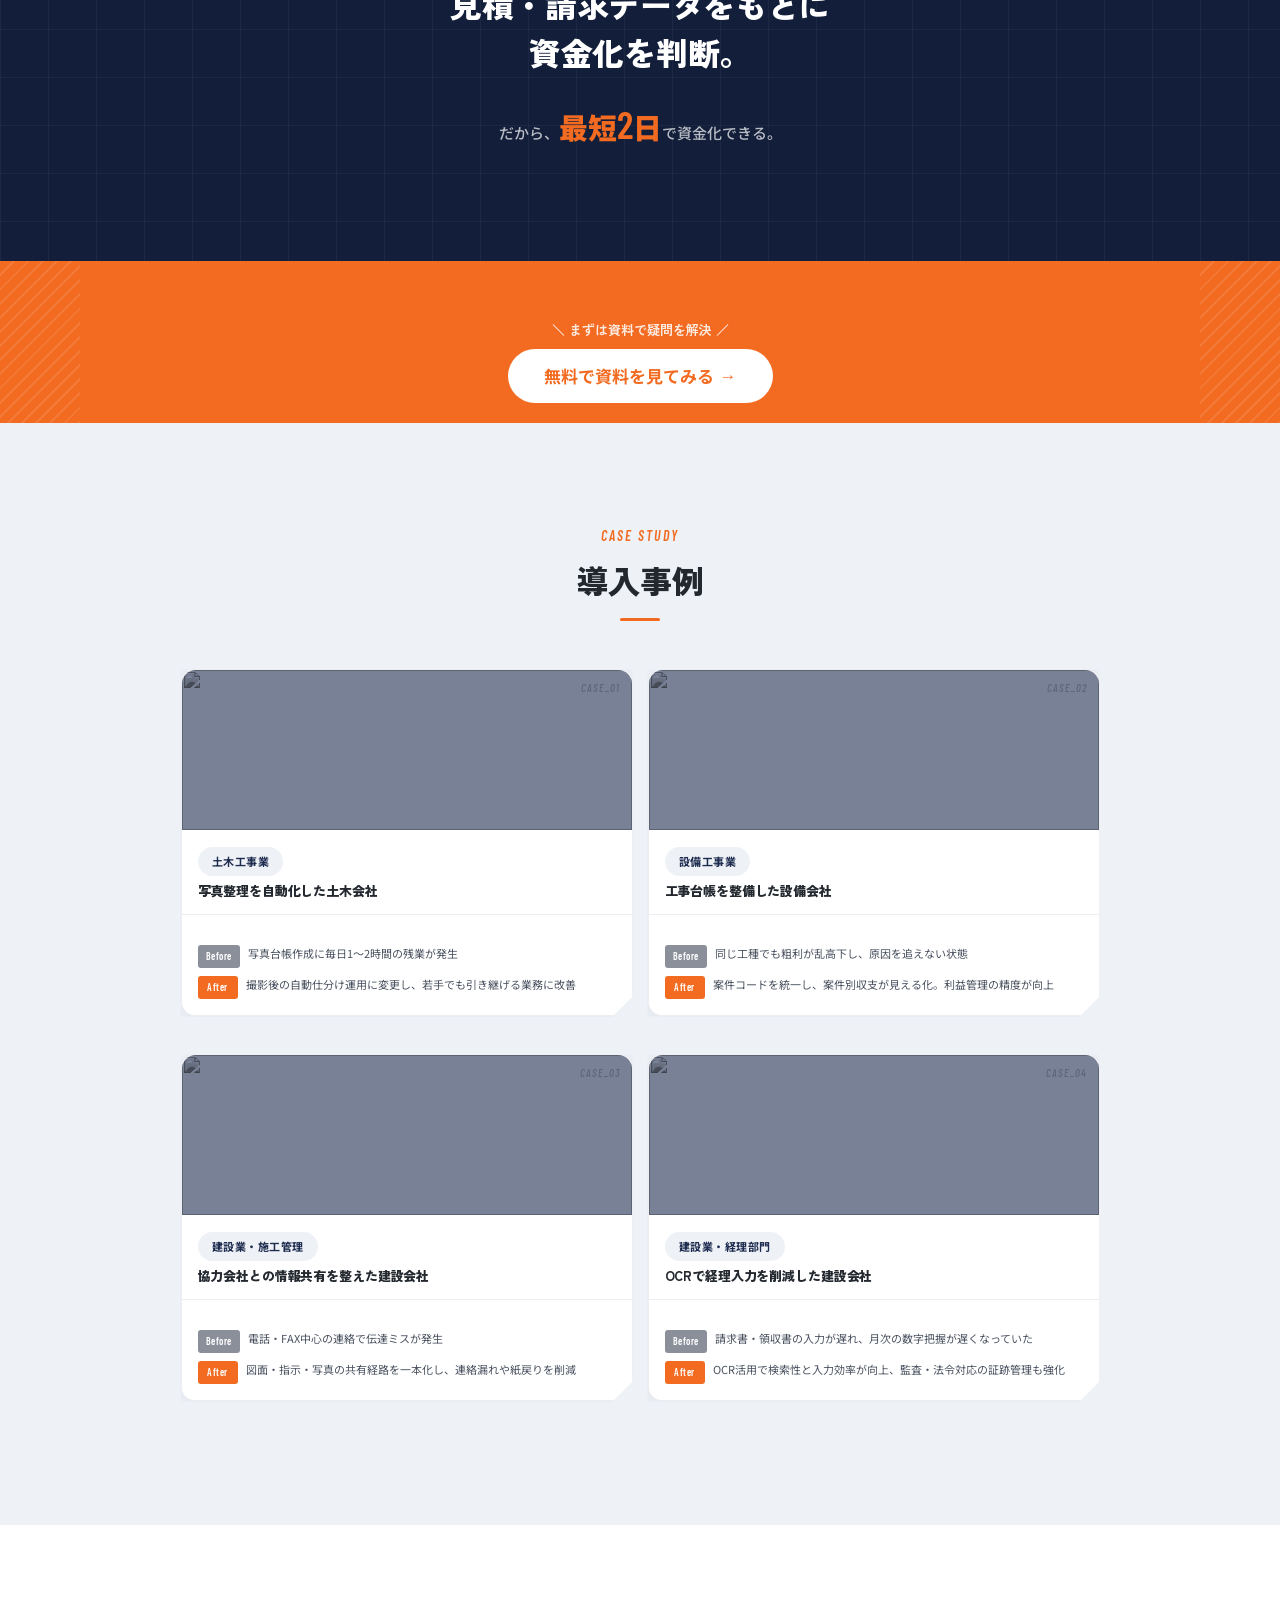
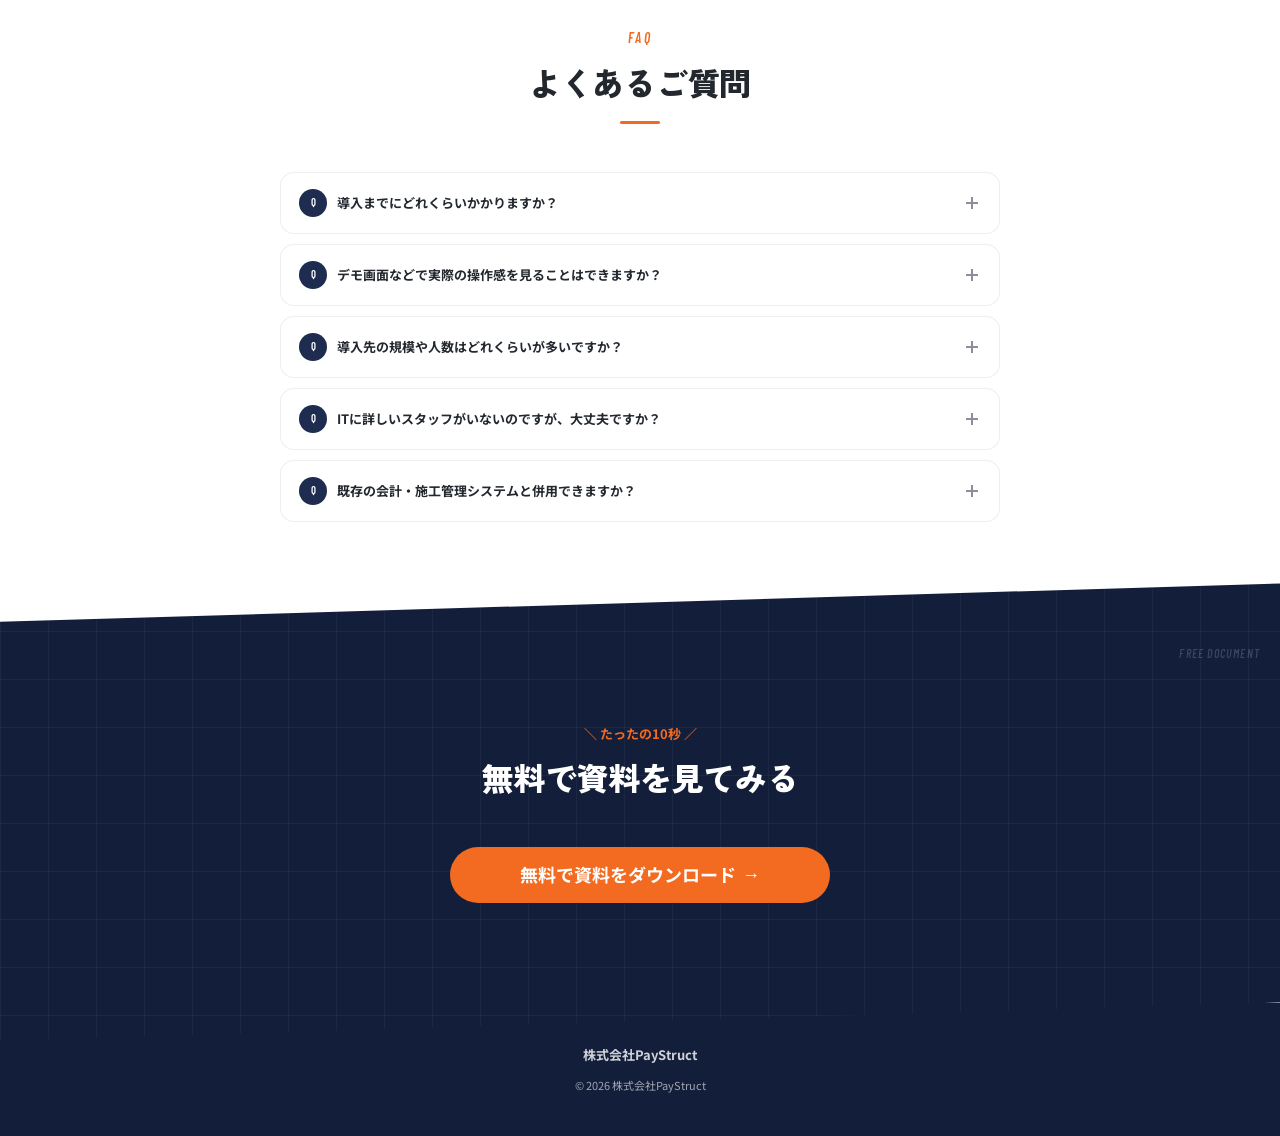
==== commit b04226a2: "PC FV: ロゴをバッジ上に移動、タイトル1行表示に調整 Co-Authored-By: Claude Opus 4.6 (1M context) <noreply@anthropic.com>" ====
--- a/lp/index.html
+++ b/lp/index.html
@@ -23,11 +23,10 @@
     </div>
     <div class="fv__scrim"></div>
     <div class="fv__inner">
-      <div class="fv__logo">
-        <img src="assets/logo.png" alt="PayStruct" style="height:36px; width:auto;">
-      </div>
-
       <div class="fv__content">
+        <div class="fv__logo">
+          <img src="assets/logo.png" alt="PayStruct" style="height:36px; width:auto;">
+        </div>
         <div class="fv__badge">
           <span class="fv__badge-text">建設業の経営者へ</span>
         </div>
--- a/lp/style.css
+++ b/lp/style.css
@@ -2088,6 +2088,9 @@
   max-width: 960px; margin: 0 auto;
   display: flex; flex-direction: column; align-items: center;
 }
+.fv__logo {
+  margin-bottom: 20px;
+}
 .fv__logo-text {
   display: inline-block; font-family: var(--ff-en); font-weight: 600; font-style: italic;
   font-size: 18px; letter-spacing: 0.15em; color: rgba(255,255,255,0.4); margin-bottom: 28px;
@@ -2722,6 +2725,11 @@
     justify-content: flex-start;
   }
 
+  .fv__title {
+    font-size: 1.75rem;
+    white-space: nowrap;
+  }
+
   .fv__mock {
     flex: 0 0 400px;
     max-width: 400px;
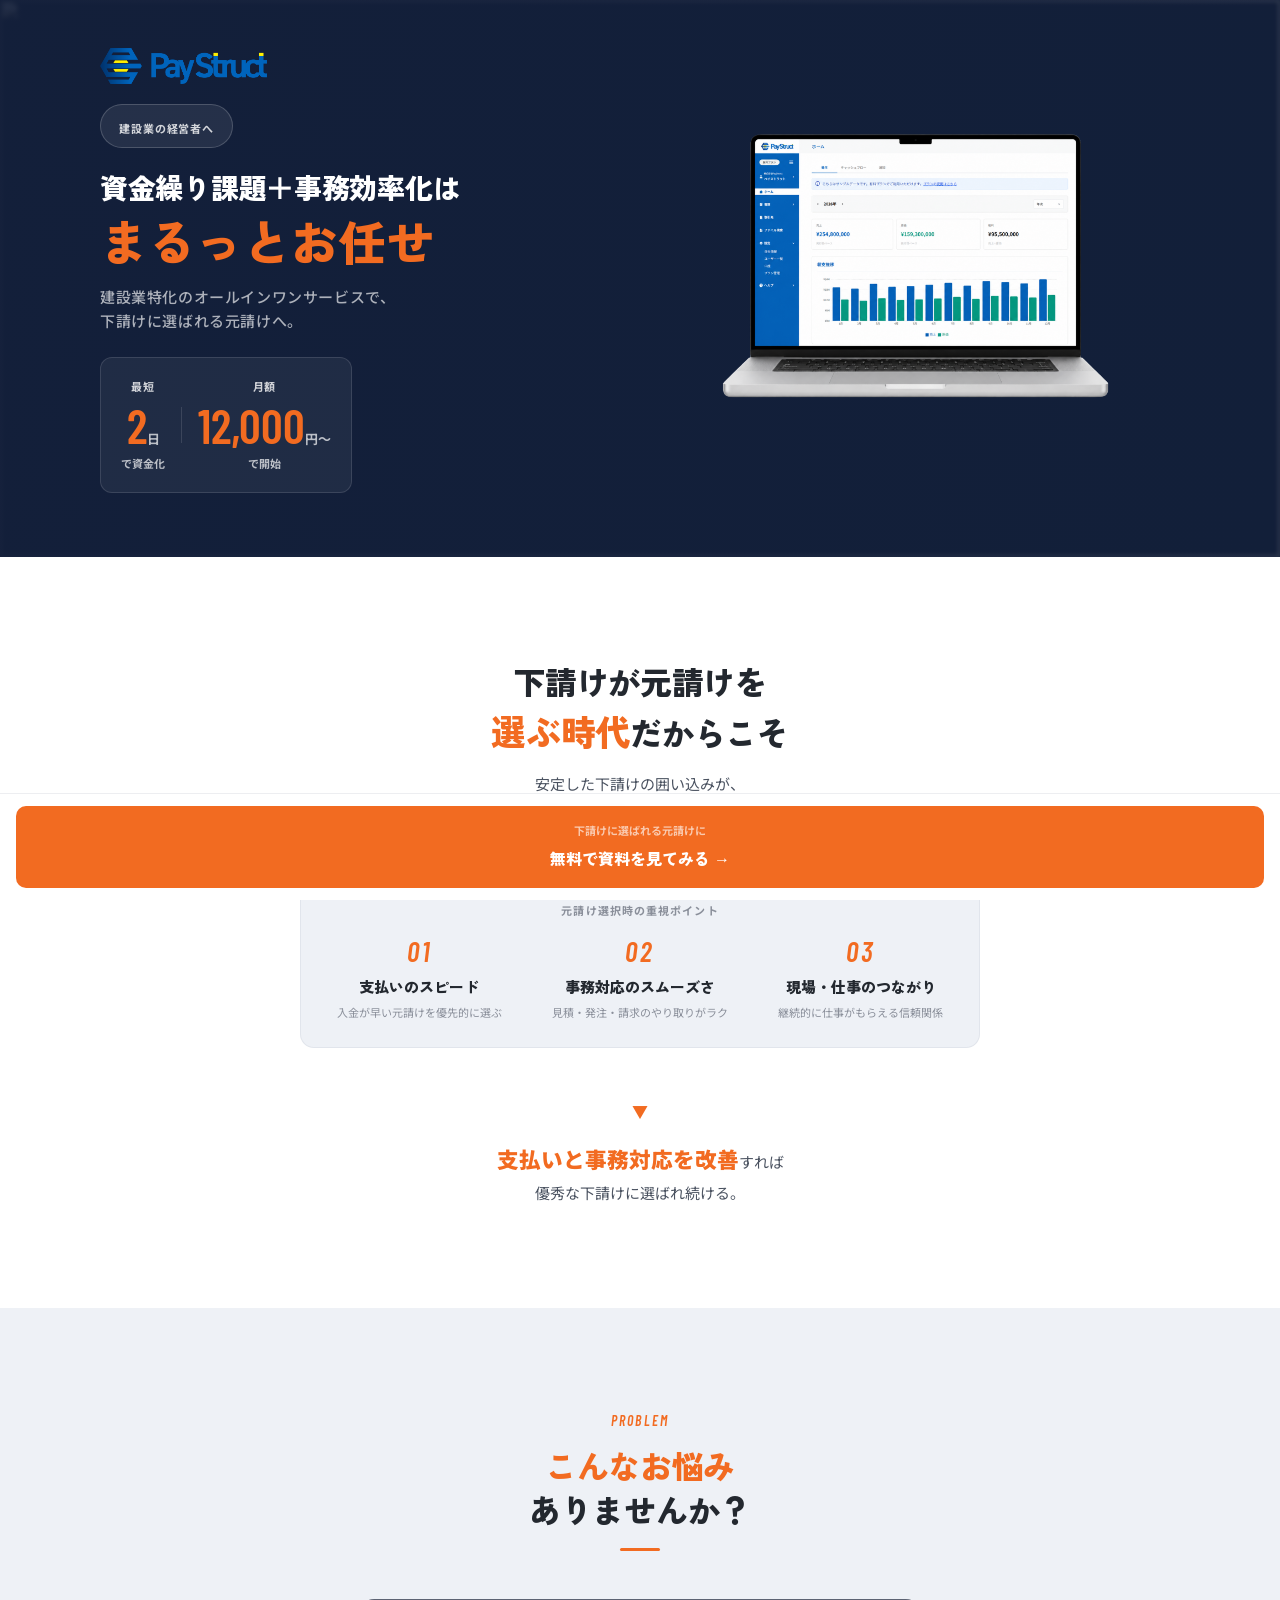
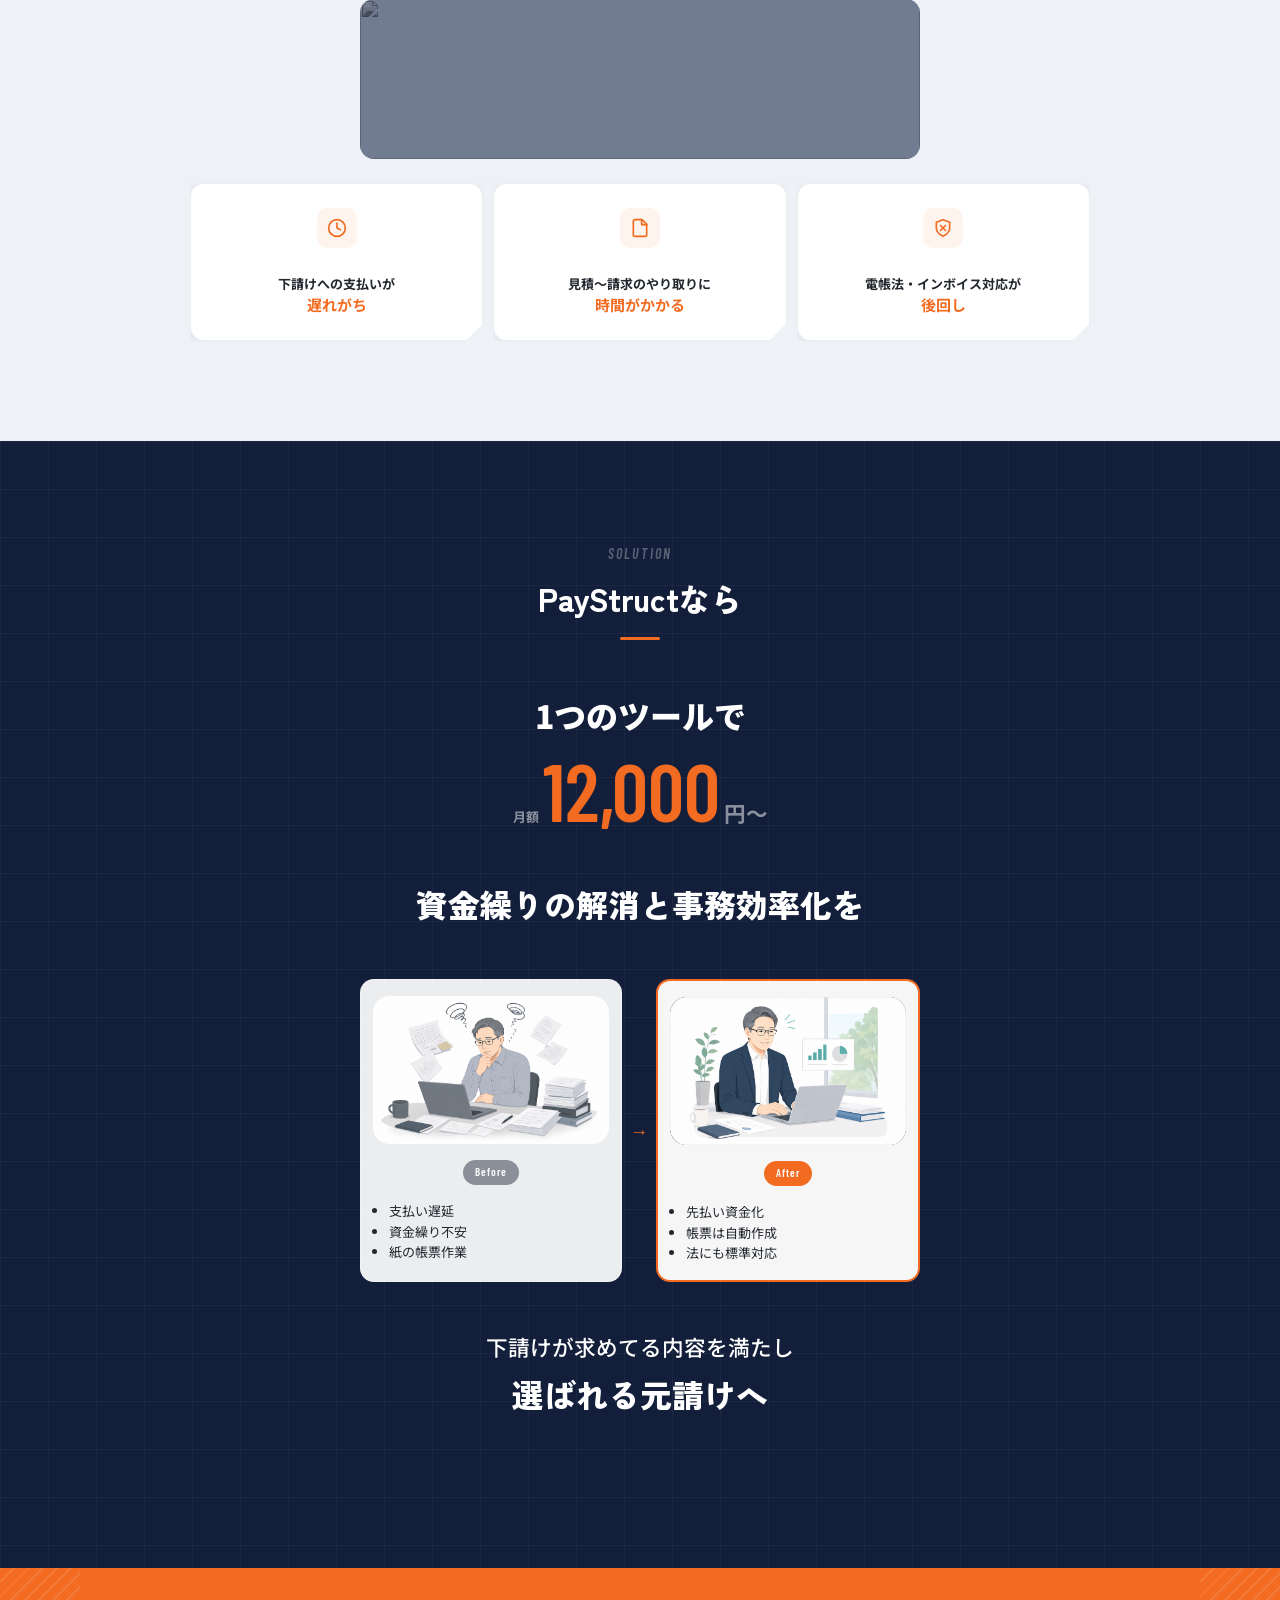
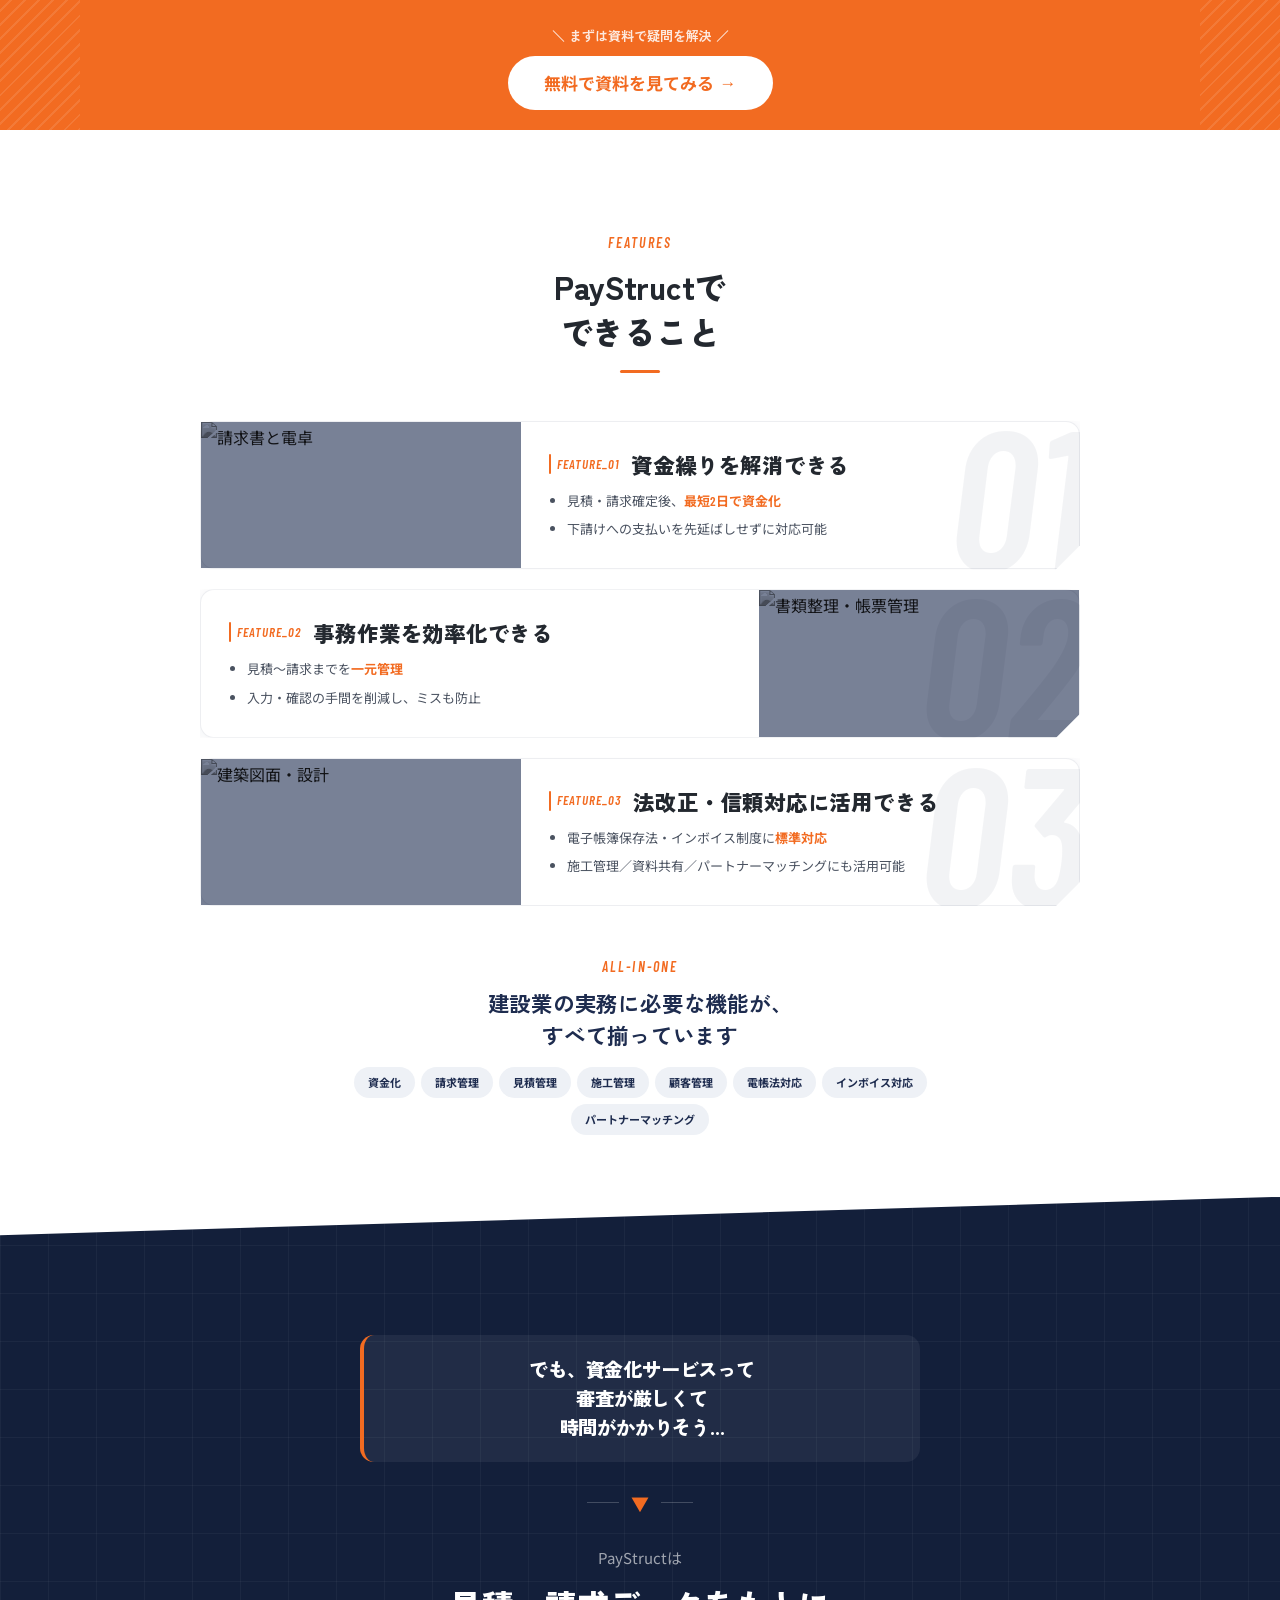
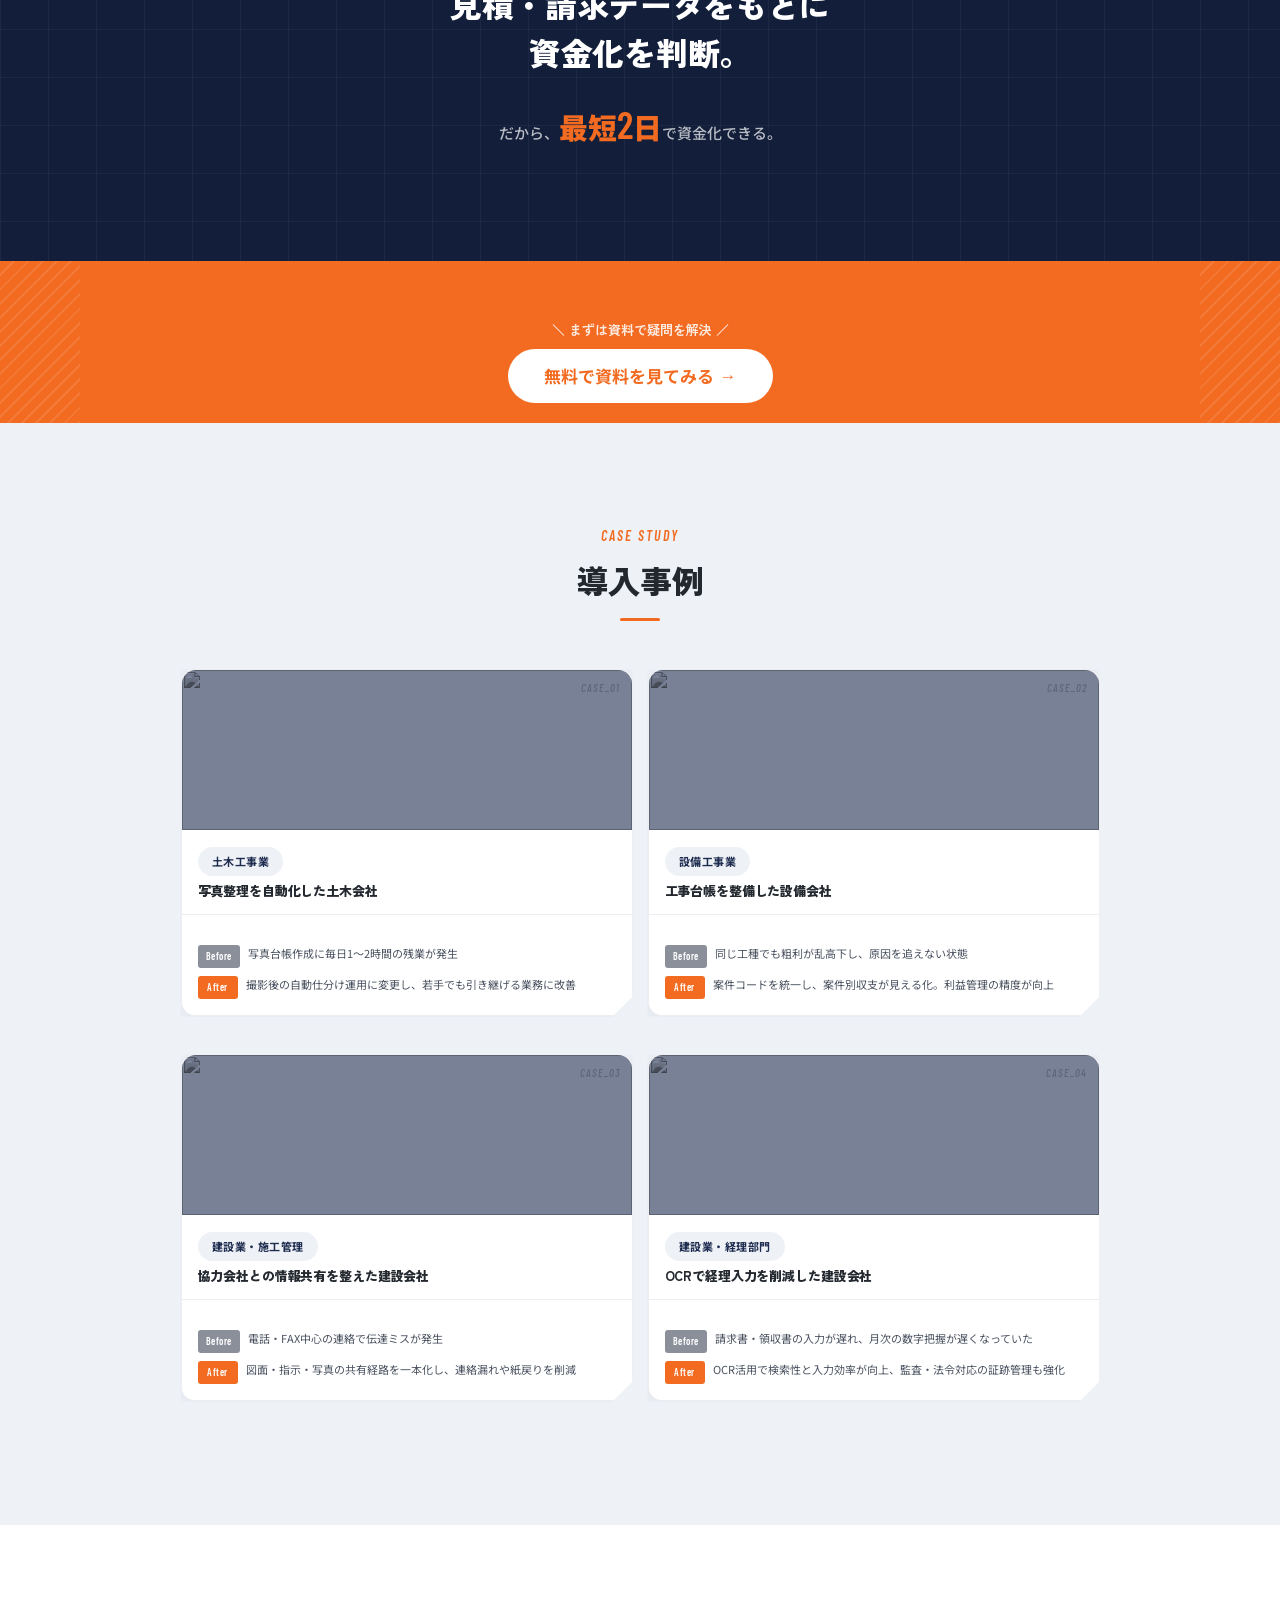
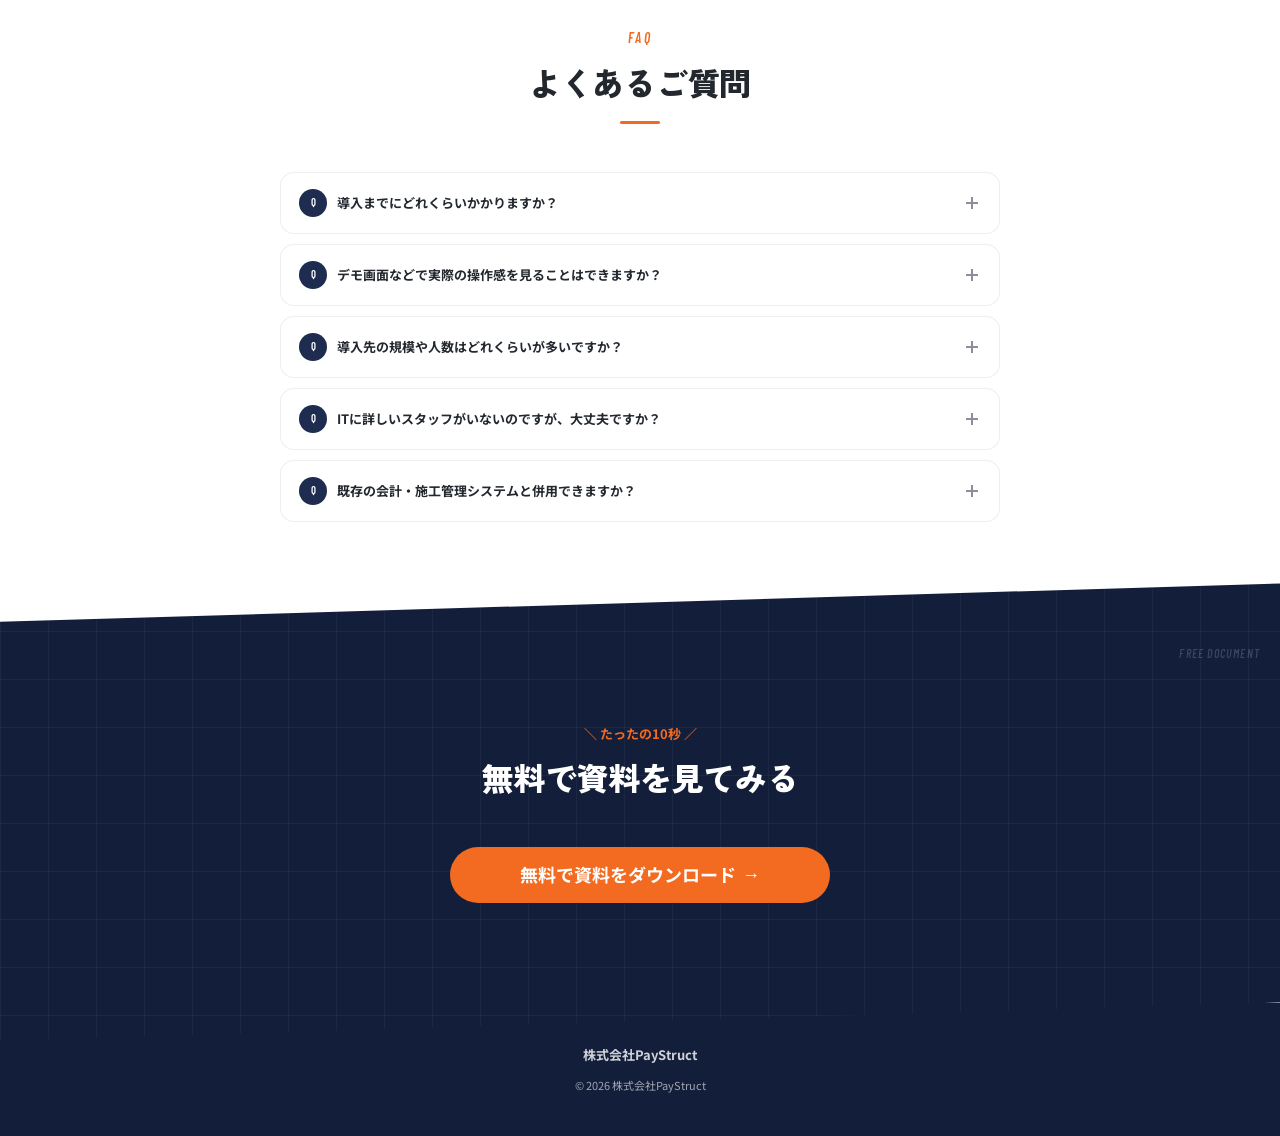
==== commit 74bedd24: "Before/After画像の四隅の黒をborder-radiusで解消 Co-Authored-By: Claude Opus 4.6 (1M context) <noreply@anthropic" ====
--- a/lp/index.html
+++ b/lp/index.html
@@ -151,8 +151,8 @@
 
     <div class="compare fade-in">
       <div class="compare__side compare__before">
-        <div class="compare__img" style="height:auto;">
-          <img src="assets/before.png" alt="Before" style="width:100%; height:auto; object-fit:contain;">
+        <div class="compare__img" style="height:auto; border-radius:16px; overflow:hidden;">
+          <img src="assets/before.png" alt="Before" style="width:100%; height:auto; object-fit:contain; border-radius:16px;">
         </div>
         <span class="compare__label compare__label--before">Before</span>
         <ul class="compare__desc" style="list-style:disc; text-align:left; padding-left:1.2em;">
@@ -163,8 +163,8 @@
       </div>
       <div class="compare__arrow">→</div>
       <div class="compare__side compare__after">
-        <div class="compare__img" style="height:auto;">
-          <img src="assets/after.png" alt="After" style="width:100%; height:auto; object-fit:contain;">
+        <div class="compare__img" style="height:auto; border-radius:16px; overflow:hidden;">
+          <img src="assets/after.png" alt="After" style="width:100%; height:auto; object-fit:contain; border-radius:16px;">
         </div>
         <span class="compare__label compare__label--after">After</span>
         <ul class="compare__desc" style="list-style:disc; text-align:left; padding-left:1.2em;">
